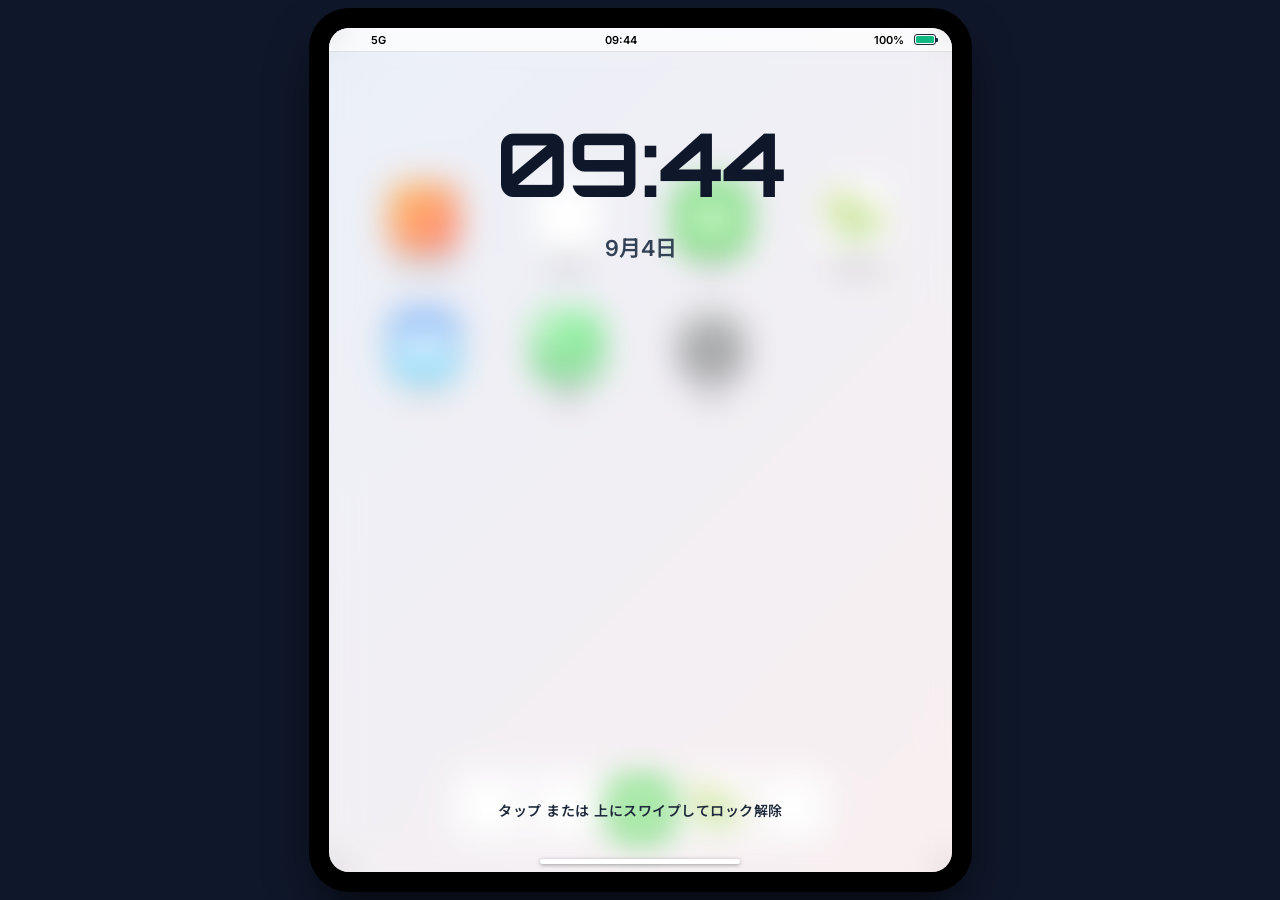
==== index.html @ ced15fb7 "feat: replace browser app with modern Google News Material 3 web app and integrate with loop synchro" ====
<!DOCTYPE html>
<html lang="ja">
<head>
  <meta charset="UTF-8">
  <meta name="viewport" content="width=device-width, initial-scale=1.0, maximum-scale=1.0, user-scalable=no">
  <title>26__0094 - iPadOS Terminal</title>
  
  <!-- PWA Support -->
  <link rel="manifest" href="manifest.json">
  <meta name="apple-mobile-web-app-capable" content="yes">
  <meta name="apple-mobile-web-app-status-bar-style" content="black-translucent">
  <link rel="apple-touch-icon" href="data:image/svg+xml;utf8,<svg xmlns='http://www.w3.org/2000/svg' viewBox='0 0 512 512' fill='%23007aff'><rect width='512' height='512' rx='128'/><path d='M160 128h192v256H160z' fill='white'/></svg>">

  <!-- Google Fonts Preconnect (DNS・SSLハンドシェイク事前接続でフォント読み込み高速化) -->
  <link rel="preconnect" href="https://fonts.googleapis.com">
  <link rel="preconnect" href="https://fonts.gstatic.com" crossorigin>

  <!-- Google Fonts & Lucide Icons & jsQR (非ブロッキング読み込みで白画面を完全根絶) -->
  <link href="https://fonts.googleapis.com/css2?family=Inter:wght@300;400;500;600;700&family=Orbitron:wght@500;700;900&family=Noto+Sans+JP:wght@300;400;500;700&display=swap" rel="stylesheet">
  <script src="https://unpkg.com/lucide@latest" defer></script>
  <script src="https://cdn.jsdelivr.net/npm/jsqr@1.4.0/dist/jsQR.min.js" defer></script>
  
  <!-- Stylesheets -->
  <link rel="stylesheet" href="style.css?v=3.0.0">
  <style>
    html, body {
      background-color: #0f172a !important; /* 💡 ロード中も白画面にならずiPadOSダークスレートを即時表示 */
    }
    .lock-screen.hidden {
      transform: translateY(-100%) !important;
      opacity: 0 !important;
      pointer-events: none !important;
      visibility: hidden !important;
      display: none !important;
    }
  </style>
  <script>
    // ⚡ DOM構築前最速サニタイズ: LocalStorage内の古い09:04時計・フラグを即座に浄化
    try {
      var c = localStorage.getItem('fake_clock_start_iso');
      if (!c || c.indexOf('09:04') !== -1 || c.indexOf('08-22') !== -1) {
        localStorage.setItem('fake_clock_start_iso', '2026-09-04T09:44:00');
      }
      var step = parseInt(localStorage.getItem('current_flow_step') || '1', 10);
      if (step === 1 || step === 3 || step === 5 || step === 7 || step === 8) {
        localStorage.setItem('game_timer_running', 'false');
      }
    } catch(e) {}

    // 🧹 古いバージョンのCacheStorageを自動全削除（最新のWebPキャッシュのみ保持）
    if ('caches' in window) {
      try {
        caches.keys().then(function(names) {
          names.forEach(function(name) {
            if (name !== 'ipad-escape-v12-webp') {
              caches.delete(name);
            }
          });
        });
      } catch(e) {}
    }

    // 🚀 Service Worker 更新を即座にチェック・強制適用
    if ('serviceWorker' in navigator) {
      navigator.serviceWorker.getRegistrations().then(function(regs) {
        regs.forEach(function(r) { r.update(); });
      });
    }
  </script>
  <script defer src="/_vercel/insights/script.js"></script>
</head>
<body>

  <!-- iPad本体の枠（レスポンシブで4:3比率を維持） -->
  <div class="ipad-frame">
    <div class="ipad-screen">

      <!-- ========================================== -->
      <!-- 1. ステータスバー（画面上部） -->
      <!-- ========================================== -->
      <div class="status-bar">
        <div class="status-bar-left" style="display:flex; align-items:center; gap:6px;">
          <span id="sb-team-id">No Team</span>
          <span id="sb-wifi-wrapper" style="display:inline-flex; align-items:center;"><i data-lucide="wifi" class="wifi-icon connected"></i></span>
          <span style="font-size: 11px;">5G</span>
        </div>
        <div class="status-bar-center" id="sb-clock">
          09:44
        </div>
        <div class="status-bar-right">
          <i data-lucide="bluetooth" style="width: 12px; height: 12px;"></i>
          <span id="sb-battery-text" style="font-size: 11px; margin-right: 4px;">100%</span>
          <div class="battery-icon" id="sb-battery-icon">
            <div class="battery-level" id="sb-battery-level" style="width:100%;"></div>
          </div>
        </div>
      </div>

      <!-- ========================================== -->
      <!-- 1.5. iPadOS風 プッシュ通知バナー ＆ モーダル -->
      <!-- ========================================== -->
      <div class="push-notification-banner" id="push-notification-banner" onclick="handleBannerClick()">
        <div class="push-notif-icon-wrap" id="push-notif-icon-wrap">
          <img src="./LINK.webp?v=2.48.0" id="push-notif-icon" class="push-notif-img" alt="LINK">
        </div>
        <div class="push-notif-body">
          <div class="push-notif-header">
            <span id="push-notif-app">LINK</span>
            <span id="push-notif-time">只今</span>
          </div>
          <div class="push-notif-title" id="push-notif-title">通知タイトル</div>
          <div class="push-notif-desc" id="push-notif-desc">通知本文</div>
        </div>
      </div>
      
      <!-- 🔄 iPadOS風 通信中・ロード中インジケータ -->
      <div class="network-loading-indicator" id="network-loading-indicator">
        <div class="loading-spinner-mini"></div>
        <span id="network-loading-text">ロード中…</span>
      </div>

      <!-- フロストグラス調 iPadOS風モーダルダイアログ -->
      <div class="ipad-modal-overlay" id="ipad-modal-overlay" style="display:none;">
        <div class="ipad-modal-box">
          <div class="ipad-modal-content">
            <div class="ipad-modal-title" id="ipad-modal-title">タイトル</div>
            <div class="ipad-modal-msg" id="ipad-modal-msg">メッセージ内容</div>
          </div>
          <div class="ipad-modal-actions" id="ipad-modal-actions">
            <button class="ipad-modal-btn" onclick="closeIpadModal()">OK</button>
          </div>
        </div>
      </div>

      <!-- ========================================== -->
      <!-- 2. ロック画面（全画面オーバーレイ） -->
      <!-- ========================================== -->
      <div class="lock-screen" id="lock-screen" onclick="unlockScreen()">
        <div class="lock-info">
          <div class="lock-clock" id="lock-clock">09:44</div>
          <div class="lock-date" id="lock-date">9月4日</div>
        </div>

        <div class="lock-footer">
          <i data-lucide="chevron-up" class="lock-chevron"></i>
          <span>タップ または 上にスワイプしてロック解除</span>
        </div>
      </div>

      <!-- ========================================== -->
      <!-- 3. ホーム画面（スプリングボード） -->
      <!-- ========================================== -->
      <div class="springboard home-screen" id="springboard">
        <!-- アプリアイコングリッド (4×n) -->
        <div class="app-grid">
          
          <div class="app-icon-wrapper" onclick="handleAppIconTap('meta-app', event)" ontouchend="handleAppIconTap('meta-app', event)" style="touch-action:manipulation; cursor:pointer;">
            <div class="app-icon app-meta-icon" style="pointer-events:none;">
              <i data-lucide="folder"></i>
            </div>
            <span class="app-name" style="pointer-events:none;">26__0094</span>
          </div>

          <div class="app-icon-wrapper" onclick="handleAppIconTap('browser-app', event)" ontouchend="handleAppIconTap('browser-app', event)" style="touch-action:manipulation; cursor:pointer;">
            <div class="app-icon app-safari-icon" style="pointer-events:none;">
              <i data-lucide="compass"></i>
            </div>
            <span class="app-name" style="pointer-events:none;">Safari</span>
          </div>

          <div class="app-icon-wrapper" onclick="handleAppIconTap('link-app', event)" ontouchend="handleAppIconTap('link-app', event)" style="touch-action:manipulation; cursor:pointer;">
            <div class="app-icon app-link-icon" style="pointer-events:none;">
              <img src="./LINK.webp?v=2.47.0" class="app-icon-img" alt="LINK">
            </div>
            <span class="app-name" style="pointer-events:none;">LINK</span>
          </div>

          <div class="app-icon-wrapper" onclick="handleAppIconTap('manaba-app', event)" ontouchend="handleAppIconTap('manaba-app', event)" style="touch-action:manipulation; cursor:pointer;">
            <div class="app-icon app-manaba-icon" style="pointer-events:none;">
              <img src="./manaba.webp" class="app-icon-img" alt="manaba">
            </div>
            <span class="app-name" style="pointer-events:none;">manaba</span>
          </div>

          <div class="app-icon-wrapper" onclick="handleAppIconTap('mail-app', event)" ontouchend="handleAppIconTap('mail-app', event)" style="touch-action:manipulation; cursor:pointer;">
            <div class="app-icon app-mail-icon" style="pointer-events:none;">
              <img src="./mail.webp" class="app-icon-img" alt="メール">
            </div>
            <span class="app-name" style="pointer-events:none;">メール</span>
          </div>

          <div class="app-icon-wrapper" onclick="handleAppIconTap('phone-app', event)" ontouchend="handleAppIconTap('phone-app', event)" style="touch-action:manipulation; cursor:pointer;">
            <div class="app-icon app-phone-icon" style="pointer-events:none;">
              <img src="./phone.webp" class="app-icon-img" alt="電話">
            </div>
            <span class="app-name" style="pointer-events:none;">電話</span>
          </div>

          <div class="app-icon-wrapper" onclick="handleAppIconTap('settings-app', event)" ontouchend="handleAppIconTap('settings-app', event)" style="touch-action:manipulation; cursor:pointer;">
            <div class="app-icon app-settings-icon" style="pointer-events:none;">
              <img src="./setting.webp" class="app-icon-img" alt="設定">
            </div>
            <span class="app-name" style="pointer-events:none;">設定</span>
          </div>

        </div>

        <!-- 下部ドック (Dock) -->
        <div class="dock-container">
          <div class="dock">
            <div class="dock-icon" onclick="handleAppIconTap('meta-app', event)" ontouchend="handleAppIconTap('meta-app', event)" style="touch-action:manipulation; cursor:pointer;"><i data-lucide="folder-open" style="pointer-events:none;"></i></div>
            <div class="dock-icon" onclick="handleAppIconTap('browser-app', event)" ontouchend="handleAppIconTap('browser-app', event)" style="touch-action:manipulation; cursor:pointer;"><i data-lucide="globe" style="pointer-events:none;"></i></div>
            <div class="dock-icon link-dock-icon" onclick="handleAppIconTap('link-app', event)" ontouchend="handleAppIconTap('link-app', event)" style="touch-action:manipulation; cursor:pointer;">
              <img src="./LINK.webp?v=2.47.0" class="dock-icon-img" alt="LINK" style="pointer-events:none;">
              <span class="dock-badge" id="dock-link-badge" style="display:none; pointer-events:none;">1</span>
            </div>
            <div class="dock-icon manaba-dock-icon" onclick="handleAppIconTap('manaba-app', event)" ontouchend="handleAppIconTap('manaba-app', event)" style="touch-action:manipulation; cursor:pointer;">
              <img src="./manaba.webp" class="dock-icon-img" alt="manaba" style="pointer-events:none;">
            </div>
            <!-- 🔄 再読み込み（リフレッシュ）ボタン -->
            <div class="dock-icon refresh-dock-icon" id="dock-refresh-btn" onclick="refreshApp()" ontouchend="refreshApp()" title="再読み込み (リフレッシュ)" style="touch-action:manipulation; cursor:pointer;">
              <i data-lucide="rotate-cw" style="pointer-events:none;"></i>
            </div>
          </div>
        </div>
      </div>

      <!-- ========================================== -->
      <!-- 4. アプリケーションウィンドウ群 -->
      <!-- ========================================== -->
      
      <!-- ------------------------------------------ -->
      <!-- ① メタアプリ「26__0094」 -->
      <!-- ------------------------------------------ -->
      <div class="app-window" id="app-meta-app">
        <div class="app-window-header">
          <span class="window-title"><i data-lucide="folder" style="width:16px; height:16px; vertical-align:middle; margin-right:4px;"></i> 26__0094 - 情報管理フォルダ</span>
        </div>
        <div class="meta-container">
          <!-- サイドメニュー -->
          <div class="meta-sidebar">
            <button class="meta-tab-btn active" id="meta-tab-observation-btn" onclick="switchMetaTab('observation', event)" ontouchend="switchMetaTab('observation', event)" style="touch-action:manipulation; cursor:pointer;"><i data-lucide="eye" style="pointer-events:none;"></i> 観測</button>
            <button class="meta-tab-btn" id="meta-tab-evidence-btn" onclick="switchMetaTab('evidence', event)" ontouchend="switchMetaTab('evidence', event)" style="touch-action:manipulation; cursor:pointer;"><i data-lucide="folder-archive" style="pointer-events:none;"></i> 調査資料</button>
            <button class="meta-tab-btn" id="meta-tab-memo-btn" onclick="switchMetaTab('memo', event)" ontouchend="switchMetaTab('memo', event)" style="touch-action:manipulation; cursor:pointer;"><i data-lucide="edit-3" style="pointer-events:none;"></i> メモ</button>
          </div>
          <!-- コンテンツ表示エリア -->
          <div class="meta-content">
            <!-- 1. 観測 (エクスプローラー風 ファイル管理ビュー) -->
            <div class="meta-panel active" id="meta-panel-observation">
              <div class="explorer-address-bar">
                <i data-lucide="hard-drive"></i>
                <span class="explorer-path" id="meta-observation-path">PC &gt; 内部ストレージ &gt; 観測</span>
                <span class="explorer-file-count" id="observation-file-count" style="margin-left:auto;">0 items</span>
              </div>
              <div class="finder-grid" id="meta-observation-grid">
                <!-- JSで動的レンダリング -->
              </div>
            </div>

            <!-- 2. 調査資料 (カード形式 2列グリッド & 右下＋専用QRスキャナー) -->
            <div class="meta-panel" id="meta-panel-evidence">
              <div class="panel-header-row" style="display:flex; justify-content:space-between; align-items:center; flex-wrap:wrap; gap:10px;">
                <div style="display:flex; align-items:center; gap:10px; flex-wrap:wrap;">
                  <h2 style="font-size:18px; margin:0; font-weight:800; color:#0f172a;">📦 調査資料・証拠アーカイブ</h2>
                  <span class="loop-badge" id="evidence-count-badge" style="font-size:11.5px; padding:3px 8px; font-weight:700;">0件 記録済み</span>
                </div>
                <button class="nav-btn" onclick="openMetaEvidenceQrScanner()" style="padding:6px 12px; font-size:12.5px; font-weight:700; background:#0284c7; color:#fff; border:none; border-radius:8px; display:inline-flex; align-items:center; gap:6px; box-shadow:0 2px 8px rgba(2,132,199,0.25); cursor:pointer;">
                  <i data-lucide="qr-code" style="width:15px; height:15px;"></i>
                  <span>QR読取</span>
                </button>
              </div>
              <p class="panel-subtext">探索で入手したアイテムや証拠資料がカード形式で記録されます。</p>

              <!-- 2列カードグリッド (初期は空表示) -->
              <div class="evidence-cards-grid" id="meta-evidence-grid">
                <div class="evidence-empty-state">
                  <i data-lucide="archive" class="empty-icon"></i>
                  <p>記録された調査資料はありません。<br>右下の「＋」ボタンからQRコードを読み取ってください。</p>
                </div>
              </div>
            </div>

            <!-- 4. メモ (タブ増設式 ノート罫線テキスト ＋ 手書きお絵描きCanvas) -->
            <div class="meta-panel" id="meta-panel-memo">
              <!-- メモ上部ヘッダー（タブバー ＆ モード切替） -->
              <div class="memo-top-controls">
                <div class="memo-tabs-bar" id="memo-tabs-bar">
                  <!-- JSでタブを動的レンダリング -->
                  <button class="memo-tab-item active" onclick="selectMemoTab(0)">
                    <span>メモ 1</span>
                  </button>
                  <button class="memo-add-tab-btn" onclick="addNewMemoTab()" title="新しいメモページを追加">
                    <i data-lucide="plus"></i>
                  </button>
                </div>

                <div class="memo-mode-switch-group">
                  <button class="memo-mode-btn active" id="memo-mode-text-btn" onclick="setMemoMode('text')">
                    <i data-lucide="type"></i> テキスト
                  </button>
                  <button class="memo-mode-btn" id="memo-mode-draw-btn" onclick="setMemoMode('draw')">
                    <i data-lucide="pen-tool"></i> 手書き
                  </button>
                </div>
              </div>

              <!-- ① テキスト入力モード（美しいノート罫線UI） -->
              <div class="memo-panel-view active" id="memo-text-view">
                <textarea class="memo-notebook-area" id="meta-memo-textarea" placeholder="ここに調査メモを入力してください...（自動保存されます）"></textarea>
              </div>

              <!-- ② 手書きお絵描きモード（Canvas ＆ ツールバー） -->
              <div class="memo-panel-view" id="memo-draw-view" style="display:none;">
                <div class="memo-canvas-toolbar">
                  <!-- カラーパレット -->
                  <div class="canvas-color-group">
                    <button class="canvas-color-dot active" style="background:#1e293b;" onclick="setCanvasColor('#1e293b')" title="黒"></button>
                    <button class="canvas-color-dot" style="background:#ef4444;" onclick="setCanvasColor('#ef4444')" title="赤"></button>
                    <button class="canvas-color-dot" style="background:#0284c7;" onclick="setCanvasColor('#0284c7')" title="青"></button>
                    <button class="canvas-color-dot" style="background:#16a34a;" onclick="setCanvasColor('#16a34a')" title="緑"></button>
                  </div>
                  <!-- ペン太さ -->
                  <div class="canvas-size-group">
                    <button class="canvas-size-btn active" onclick="setCanvasLineWidth(2)">細</button>
                    <button class="canvas-size-btn" onclick="setCanvasLineWidth(5)">中</button>
                    <button class="canvas-size-btn" onclick="setCanvasLineWidth(10)">太</button>
                  </div>
                  <!-- 消しゴム & クリア -->
                  <div class="canvas-action-group">
                    <button class="canvas-tool-btn" id="canvas-eraser-btn" onclick="toggleCanvasEraser()"><i data-lucide="eraser"></i> 消しゴム</button>
                    <button class="canvas-tool-btn danger" onclick="clearCurrentCanvas()"><i data-lucide="trash-2"></i> 全消去</button>
                  </div>
                </div>

                <div class="memo-canvas-container" id="memo-canvas-wrapper">
                  <canvas id="memo-canvas"></canvas>
                </div>
              </div>
            </div>
          </div>

          <!-- 右下の丸型「＋」フローティングボタン（スクロール枠外・右下常時フロート固定） -->
          <button class="evidence-fab-btn" id="meta-evidence-fab" onclick="openMetaEvidenceQrScanner()" title="QRコードをスキャンして資料を追加" style="display:none;">
            <i data-lucide="plus"></i>
          </button>
        </div>
      </div>

      <!-- ------------------------------------------ -->
      <!-- ② Safari / ニュースブラウザ（Google News再現） -->
      <!-- ------------------------------------------ -->
      <div class="app-window" id="app-browser-app">
        <iframe src="browser.html" id="browser-iframe" style="width:100%; height:100%; border:none; display:block; background:#fff;"></iframe>
      </div>

      <!-- ------------------------------------------ -->
      <!-- ③ メッセージアプリ「LINK」 -->
      <!-- ------------------------------------------ -->
      <div class="app-window" id="app-link-app">
        <div class="link-layout">
          <!-- トークリスト（左側） -->
          <div class="link-sidebar">
            <div class="link-sidebar-header">
              <span>トーク</span>
              <button onclick="openLinkAddFriendScanner()" class="link-qr-btn" title="友だち追加 (QRスキャン)"><i data-lucide="user-plus"></i></button>
            </div>
            <div class="link-chat-list" id="link-chat-list"></div>
          </div>
          <!-- トークルーム（右側） -->
          <div class="link-room">
            <div class="link-room-header" id="link-room-header">
              <div class="link-header-left">
                <span class="contact-name" id="chat-contact-name">連絡先を選択</span>
                <span class="contact-member-count" id="chat-member-count"></span>
              </div>
              <div class="link-header-tools">
                <button class="link-tool-icon-btn" onclick="showLinkDialog('無料通話', '相手が応答しないか、ネットワークの状態が不安定なため通話を開始できませんでした。')" title="音声通話"><i data-lucide="phone"></i></button>
                <button class="link-tool-icon-btn" onclick="showLinkDialog('ビデオ通話', 'ビデオ通話を開始できませんでした。ネットワーク接続を確認してください。')" title="ビデオ通話"><i data-lucide="video"></i></button>
                <button class="link-tool-icon-btn" onclick="showLinkDialog('トーク設定', 'グループ設定の変更は現在制限されています。')" title="メニュー"><i data-lucide="menu"></i></button>
              </div>
            </div>
            <div class="link-messages" id="link-messages-container">
              <div style="text-align:center; color:rgba(255,255,255,0.8); font-size:13px; margin-top:50px;">
                左のリストから会話を選択してください
              </div>
            </div>
            <div class="link-input-bar">
              <button class="link-tool-icon-btn" style="color:#64748b;" onclick="showLinkDialog('ファイル送信', '写真やファイルの送信は現在制限されています。')" title="添付"><i data-lucide="plus"></i></button>
              <input type="text" id="link-input-text" placeholder="メッセージを入力..." onkeydown="handleLinkInputKey(event)">
              <button class="link-send-btn" onclick="sendCustomLinkMessage()"><i data-lucide="send"></i></button>
            </div>
          </div>
        </div>

        <!-- 🟢 LINK専用 LINE風 友だち追加 QRスキャナーモーダル (常時エラー仕様) -->
        <div class="modal-overlay" id="link-qr-scanner-modal" style="display:none;" onclick="closeLinkAddFriendScanner()">
          <div class="line-scanner-container" onclick="event.stopPropagation()">
            <!-- 上部バー -->
            <div class="line-scanner-topbar">
              <button class="line-scanner-close-btn" onclick="closeLinkAddFriendScanner()" title="閉じる">✕</button>
              <span class="line-scanner-title">QRコードリーダー</span>
              <div style="width:28px;"></div>
            </div>

            <!-- スキャナーカメラ枠 -->
            <div class="line-scanner-frame-wrap">
              <video id="link-scanner-video" autoplay playsinline></video>
              <canvas id="link-scanner-canvas" style="display:none;"></canvas>
              <div class="line-scanner-overlay">
                <div class="line-corner tl"></div>
                <div class="line-corner tr"></div>
                <div class="line-corner bl"></div>
                <div class="line-corner br"></div>
                <div class="line-scan-laser"></div>
              </div>
            </div>

            <!-- マイQRコード切替ボタン -->
            <div class="line-scanner-actions">
              <button class="line-switch-myqr-btn" onclick="openLinkMyQrModal()">
                <i data-lucide="qr-code"></i> マイQRコード
              </button>
            </div>

            <!-- 案内テキスト ＆ エラー演出表示エリア -->
            <div class="line-scanner-info">
              <p class="line-scanner-guide" id="link-scanner-guide">QRコードをスキャンして友だち追加などの機能を利用できます。</p>
              <div class="line-scanner-error-toast" id="link-scanner-error" style="display:none;">
                <i data-lucide="alert-circle"></i>
                <span>⚠️ 該当するユーザーが見つかりません。</span>
              </div>
            </div>
          </div>
        </div>

        <!-- 🟢 LINK専用 LINE風 マイQRコード表示モーダル -->
        <div class="modal-overlay" id="link-my-qr-modal" style="display:none;" onclick="closeLinkMyQrModal()">
          <div class="line-myqr-card" onclick="event.stopPropagation()">
            <div class="line-myqr-header">
              <span class="line-myqr-title">マイQRコード</span>
              <button class="line-myqr-close-btn" onclick="closeLinkMyQrModal()">✕</button>
            </div>

            <div class="line-myqr-body">
              <div class="line-myqr-avatar">
                <i data-lucide="user"></i>
              </div>
              <h4 class="line-myqr-name" id="link-myqr-name">連城 観</h4>
              <p class="line-myqr-desc">QRコードやリンクを使って、友だち追加しましょう。</p>

              <!-- QRコード画像表示枠 -->
              <div class="line-myqr-image-box">
                <img id="link-myqr-img" src="https://api.qrserver.com/v1/create-qr-code/?size=240x240&data=LINK_USER_PROFILE_2126_CIT" alt="マイQRコード">
              </div>

              <!-- 下部アクションバー -->
              <div class="line-myqr-buttons-row">
                <button class="line-myqr-btn" onclick="copyLinkMyQrUrl()">
                  <i data-lucide="link"></i>
                  <span>リンクをコピー</span>
                </button>
                <button class="line-myqr-btn" onclick="showLinkDialog('マイQRコード', 'QRコードの共有メニューを開きました。')">
                  <i data-lucide="share-2"></i>
                  <span>シェア</span>
                </button>
                <button class="line-myqr-btn" onclick="showLinkDialog('写真に保存', 'マイQRコード画像を写真に保存しました。')">
                  <i data-lucide="download"></i>
                  <span>保存</span>
                </button>
                <button class="line-myqr-btn" onclick="refreshLinkMyQr()">
                  <i data-lucide="refresh-cw"></i>
                  <span>更新</span>
                </button>
              </div>
            </div>
          </div>
        </div>

        <!-- 🟢 LINK専用 LINE風 ポップアップダイアログ (通知・エラーアラート) -->
        <div class="modal-overlay" id="link-dialog-modal" style="display:none;" onclick="closeLinkDialog()">
          <div class="link-dialog-card" onclick="event.stopPropagation()">
            <div class="link-dialog-body">
              <h3 class="link-dialog-title" id="link-dialog-title">無料通話</h3>
              <p class="link-dialog-msg" id="link-dialog-msg">相手が応答しないか、ネットワークの状態が不安定なため通話を開始できませんでした。</p>
            </div>
            <div class="link-dialog-footer">
              <button class="link-dialog-btn" onclick="closeLinkDialog()" id="link-dialog-btn">確認</button>
            </div>
          </div>
        </div>

        <!-- 📱 LINK専用 アプリ内フォームオーバーレイ (LINE風 スルッと上に乗るシート) -->
        <div class="link-inapp-overlay" id="link-inapp-form-overlay" style="display:none;">
          <div class="inapp-browser-header">
            <button class="inapp-close-btn" onclick="closeLinkInAppForm()" style="display:flex; align-items:center; gap:4px; font-size:13px; font-weight:600; color:#0284c7; background:none; border:none; padding:4px 8px; cursor:pointer;">
              <i data-lucide="chevron-left" style="width:18px; height:18px;"></i> LINK
            </button>
            <div class="inapp-title-box">
              <span class="inapp-site-name">Google フォーム</span>
              <span class="inapp-site-url">docs.google.com</span>
            </div>
            <button class="inapp-action-btn" onclick="refreshLinkInAppForm()"><i data-lucide="rotate-cw"></i></button>
          </div>
          <div class="inapp-browser-content" id="link-inapp-form-body">
            <!-- フォーム内容がここに埋め込まれる -->
          </div>
        </div>
      </div>

      <!-- ------------------------------------------ -->
      <!-- ④ 偽Googleフォーム & 偽スプレッドシート（ハッキング） -->
      <!-- ------------------------------------------ -->
      <div class="hacking-modal" id="hacking-modal" style="display:none; top:24px;">
        <!-- ① 偽Googleフォーム (回答画面) -->
        <div class="gform-container" id="gform-view">
          <div class="gform-header" style="position:relative;">
            <button onclick="closeHacking()" class="btn-icon" style="position:absolute; top:12px; right:12px; background:#f1f5f9; border-radius:50%; width:28px; height:28px; display:flex; align-items:center; justify-content:center; border:none; cursor:pointer;" title="閉じる"><i data-lucide="x" style="width:16px; height:16px;"></i></button>
            <div class="gform-header-bar"></div>
            <div>
              <h1 id="gform-title" style="font-size:24px; font-weight:600; color:#202124; margin:0 0 10px 0;">資料の取り扱いに関して</h1>
              <p id="gform-desc" style="font-size:13.5px; color:#202124; margin:0 0 16px 0; line-height:1.6;">資料の保存・廃棄について、皆様のご意見を伺います。</p>
            </div>
            <div class="gform-required-note" style="color:#d93025; font-size:12px; margin-top:8px;">* 必須の質問です</div>
          </div>

          <!-- 設問1: メール -->
          <div class="gform-card">
            <label class="gform-label" style="font-size:14px; font-weight:600; color:#202124; margin-bottom:10px; display:block;">メール <span class="req" style="color:#d93025;">*</span></label>
            <label style="display:flex; align-items:center; gap:8px; font-size:13px; color:#202124; cursor:pointer;">
              <input type="checkbox" checked disabled style="width:18px; height:18px; accent-color:#673ab7;">
              <span>返信に表示するメールアドレスとして <strong>s23c1044kr@chibakou.ac.jp</strong> を記録する</span>
            </label>
          </div>

          <!-- 設問2: 氏名 -->
          <div class="gform-card">
            <label class="gform-label" style="font-size:14px; font-weight:600; color:#202124; margin-bottom:10px; display:block;">氏名</label>
            <input type="text" class="gform-input" id="gform-input-user" placeholder="回答を入力">
          </div>

          <!-- 設問3: 意見 -->
          <div class="gform-card">
            <label class="gform-label" style="font-size:14px; font-weight:600; color:#202124; margin-bottom:10px; display:block; line-height:1.6;">過去の自治会運営記録や関連資料について、どのような取り扱いが望ましいと考えますか？自由に意見を書いてください。</label>
            <textarea class="gform-textarea" placeholder="回答を入力" style="min-height:80px;"></textarea>
          </div>

          <!-- 設問4: お手伝い -->
          <div class="gform-card">
            <label class="gform-label" style="font-size:14px; font-weight:600; color:#202124; margin-bottom:12px; display:block; line-height:1.6;">資料の整理や運搬作業について、お手伝い可能なことはありますか(複数回答可)</label>
            <div style="display:flex; flex-direction:column; gap:10px; font-size:13.5px; color:#202124;">
              <label style="display:flex; align-items:center; gap:10px; cursor:pointer;"><input type="checkbox" style="width:18px; height:18px; accent-color:#673ab7;"> 資料の分別作業</label>
              <label style="display:flex; align-items:center; gap:10px; cursor:pointer;"><input type="checkbox" style="width:18px; height:18px; accent-color:#673ab7;"> 指定場所までの運搬</label>
              <label style="display:flex; align-items:center; gap:10px; cursor:pointer;"><input type="checkbox" style="width:18px; height:18px; accent-color:#673ab7;"> デジタル化(スキャン等)の作業</label>
              <label style="display:flex; align-items:center; gap:10px; cursor:pointer;"><input type="checkbox" style="width:18px; height:18px; accent-color:#673ab7;"> 特になし</label>
            </div>
          </div>

          <div class="gform-actions-row">
            <button class="gform-submit-btn" onclick="submitGForm()">送信</button>
            <button class="gform-clear-btn" type="button" onclick="this.closest('.gform-container').querySelectorAll('input[type=text],textarea').forEach(i => i.value=''); this.closest('.gform-container').querySelectorAll('input[type=checkbox]:not([disabled])').forEach(c => c.checked=false);">フォームをクリア</button>
          </div>
          <div class="gform-legal-footer">
            <div>Google フォームでパスワードを送信しないでください。</div>
            <div>このコンテンツは Google が作成または承認したものではありません。 <a href="#" style="color:#70757a; text-decoration:underline;">不正行為の報告</a> - <a href="#" style="color:#70757a; text-decoration:underline;">利用規約</a> - <a href="#" style="color:#70757a; text-decoration:underline;">プライバシー ポリシー</a></div>
            <div class="gform-branding"><span style="font-weight:700; color:#5f6368;">Google</span> フォーム</div>
          </div>
          <!-- Googleフォーム公式風 編集ペンマーク -->
          <div class="gform-edit-fab" id="gform-edit-fab" onclick="openHackingEditor()" title="このフォームを編集">
            <i data-lucide="edit-2"></i>
          </div>
        </div>

        <!-- ② Googleフォーム公式 完全準拠 編集画面 (質問タブ ＆ 回答タブ ➡️ スプレッドシート連携) -->
        <div class="gform-editor-container" id="gform-editor-view" style="display:none;">
          <!-- 公式Google Formsエディタナビゲーションバー -->
          <div class="gform-editor-header-bar">
            <div class="gform-editor-nav-top">
              <div class="editor-left-brand">
                <button class="editor-back-btn" onclick="openHackingForm()" title="フォーム表示へ戻る"><i data-lucide="arrow-left"></i></button>
                <svg class="gform-official-icon" viewBox="0 0 24 24" width="26" height="26" style="fill:#7248b9;"><path d="M14 2H6c-1.1 0-1.99.9-1.99 2L4 20c0 1.1.89 2 1.99 2H18c1.1 0 2-.9 2-2V8l-6-6zm2 16H8v-2h8v2zm0-4H8v-2h8v2zm-3-5V3.5L18.5 9H13z"/></svg>
                <div class="editor-title-container">
                  <span class="editor-form-name" id="editor-file-title">資料の取り扱いに関して</span>
                  <div class="editor-doc-actions">
                    <i data-lucide="folder" style="width:13px; height:13px; color:#5f6368;" title="マイドライブ"></i>
                    <i data-lucide="star" style="width:13px; height:13px; color:#5f6368;" title="スターを付ける"></i>
                    <span class="editor-save-status">すべての変更をドライブに保存しました</span>
                  </div>
                </div>
              </div>
              <div class="editor-right-actions">
                <button class="editor-icon-btn" title="プレビュー" onclick="openHackingForm()"><i data-lucide="eye"></i></button>
                <button class="editor-icon-btn" title="テーマをカスタマイズ"><i data-lucide="palette"></i></button>
                <button class="editor-send-btn" onclick="showPushNotification('Googleフォーム', '共同編集リンクがコピーされました', 'link')">送信</button>
                <div class="editor-avatar-btn">C</div>
                <button onclick="closeHacking()" class="editor-close-btn" title="閉じる"><i data-lucide="x"></i></button>
              </div>
            </div>
            <!-- 公式中央タブ（質問 / 回答 / 設定） -->
            <div class="gform-editor-main-tabs">
              <button class="gform-tab-item active" id="editor-tab-questions-btn" onclick="switchEditorTab('questions')">質問</button>
              <button class="gform-tab-item" id="editor-tab-responses-btn" onclick="switchEditorTab('responses')">
                回答 <span class="gform-tab-count" id="editor-responses-count">3</span>
              </button>
              <button class="gform-tab-item" id="editor-tab-settings-btn" onclick="switchEditorTab('settings')">設定</button>
            </div>
          </div>

          <!-- エディタ本体メインエリア (幅640pxの中央縦積みカラム) -->
          <div class="gform-editor-main-body">
            <!-- ① 質問タブ -->
            <div class="editor-panel-content" id="editor-panel-questions" style="display:flex;">
              <div class="editor-header-card">
                <div class="gform-header-bar"></div>
                <h1 class="editor-form-title" style="font-size:24px; font-weight:600; color:#202124; margin:0 0 8px 0;">資料の取り扱いに関して</h1>
                <p class="editor-form-desc" style="font-size:13.5px; color:#5f6368; margin:0 0 16px 0;">資料の保存・廃棄について、皆様のご意見を伺います。</p>
                <div style="font-size:12px; color:#5f6368; border-top:1px solid #e0e0e0; padding-top:12px;">このフォームでは、すべての回答者からのメールが自動的に収集されます。 <span style="color:#1a73e8; cursor:pointer;">設定を変更</span></div>
              </div>

              <!-- 質問1 編集カード (氏名) -->
              <div class="editor-question-card active-edit-card">
                <div class="editor-q-top-row">
                  <input type="text" class="editor-q-title-input" value="氏名" readonly>
                  <div class="editor-q-type-badge">
                    <i data-lucide="align-left" style="width:14px; height:14px; color:#5f6368;"></i>
                    <span>記述式 (短文)</span>
                  </div>
                </div>
                <div class="editor-q-preview-field">
                  <input type="text" class="gform-input" disabled value="短文回答">
                </div>
                <div class="editor-q-bottom-tools">
                  <div class="q-tools-left"></div>
                  <div class="q-tools-right">
                    <button class="q-tool-btn" title="コピーを作成"><i data-lucide="copy"></i></button>
                    <button class="q-tool-btn" title="削除"><i data-lucide="trash-2"></i></button>
                    <div class="q-tool-divider"></div>
                    <span style="font-size:12px; color:#5f6368;">必須</span>
                    <input type="checkbox" disabled class="gform-switch-input">
                  </div>
                </div>
              </div>

              <!-- 質問2 編集カード (意見) -->
              <div class="editor-question-card">
                <div class="editor-q-top-row">
                  <input type="text" class="editor-q-title-input" value="過去の自治会運営記録や関連資料について、どのような取り扱いが望ましいと考えますか？自由に意見を書いてください。" readonly style="font-size:13.5px; line-height:1.5;">
                  <div class="editor-q-type-badge">
                    <i data-lucide="align-justify" style="width:14px; height:14px; color:#5f6368;"></i>
                    <span>段落</span>
                  </div>
                </div>
                <div class="editor-q-preview-field">
                  <textarea class="gform-textarea" disabled style="height:48px;">長文回答</textarea>
                </div>
                <div class="editor-q-bottom-tools">
                  <div class="q-tools-left"></div>
                  <div class="q-tools-right">
                    <button class="q-tool-btn" title="コピーを作成"><i data-lucide="copy"></i></button>
                    <button class="q-tool-btn" title="削除"><i data-lucide="trash-2"></i></button>
                    <div class="q-tool-divider"></div>
                    <span style="font-size:12px; color:#5f6368;">必須</span>
                    <input type="checkbox" disabled class="gform-switch-input">
                  </div>
                </div>
              </div>

              <!-- 質問3 編集カード (お手伝い) -->
              <div class="editor-question-card">
                <div class="editor-q-top-row">
                  <input type="text" class="editor-q-title-input" value="資料の整理や運搬作業について、お手伝い可能なことはありますか(複数回答可)" readonly style="font-size:13.5px; line-height:1.5;">
                  <div class="editor-q-type-badge">
                    <i data-lucide="check-square" style="width:14px; height:14px; color:#5f6368;"></i>
                    <span>チェックボックス</span>
                  </div>
                </div>
                <div class="editor-q-preview-field" style="display:flex; flex-direction:column; gap:8px; font-size:13px; color:#5f6368; padding:8px 0;">
                  <div><input type="checkbox" disabled> 資料の分別作業</div>
                  <div><input type="checkbox" disabled> 指定場所までの運搬</div>
                  <div><input type="checkbox" disabled> デジタル化(スキャン等)の作業</div>
                  <div><input type="checkbox" disabled> 特になし</div>
                </div>
                <div class="editor-q-bottom-tools">
                  <div class="q-tools-left"></div>
                  <div class="q-tools-right">
                    <button class="q-tool-btn" title="コピーを作成"><i data-lucide="copy"></i></button>
                    <button class="q-tool-btn" title="削除"><i data-lucide="trash-2"></i></button>
                    <div class="q-tool-divider"></div>
                    <span style="font-size:12px; color:#5f6368;">必須</span>
                    <input type="checkbox" disabled class="gform-switch-input">
                  </div>
                </div>
              </div>
            </div>

            <!-- ② 回答タブ (Google Forms公式集計画面 ＆ Sheets連携) -->
            <div class="editor-panel-content" id="editor-panel-responses" style="display:none;">
              <!-- 回答サマリーカード -->
              <div class="editor-responses-summary-card">
                <div class="responses-summary-header">
                  <div class="responses-count-wrapper">
                    <h2 class="responses-total-num">3 件の回答</h2>
                  </div>
                  <div class="responses-header-right-tools">
                    <!-- 📊 公式Google Sheets連携ボタン -->
                    <button class="btn-sheets-official" onclick="openGSpreadsheet(event)" title="スプレッドシートで回答を表示">
                      <svg viewBox="0 0 24 24" width="20" height="20" style="fill:#0f9d58;"><path d="M19 3H5c-1.1 0-2 .9-2 2v14c0 1.1.9 2 2 2h14c1.1 0 2-.9 2-2V5c0-1.1-.9-2-2-2zM9 17H6v-2h3v2zm0-4H6v-2h3v2zm0-4H6V7h3v2zm9 8h-7v-2h7v2zm0-4h-7v-2h7v2zm0-4h-7V7h7v2z"/></svg>
                      <span>スプレッドシートで表示</span>
                    </button>
                    <div class="responses-accept-toggle">
                      <span style="font-size:13px; color:#202124;">回答を受付中</span>
                      <input type="checkbox" checked disabled class="gform-switch-input">
                    </div>
                  </div>
                </div>

                <!-- サブタブ (要約 / 質問 / 個別) -->
                <div class="responses-sub-nav">
                  <button class="responses-sub-tab active" id="btn-resp-summary" onclick="switchResponsesSubTab('summary')">要約</button>
                  <button class="responses-sub-tab" id="btn-resp-question" onclick="switchResponsesSubTab('question')">質問</button>
                  <button class="responses-sub-tab" id="btn-resp-individual" onclick="switchResponsesSubTab('individual')">個別</button>
                </div>
              </div>

              <!-- ① 要約サブタブ表示 (#responses-view-summary) -->
              <div id="responses-view-summary" style="display:flex; flex-direction:column; gap:16px; width:100%;">
                <!-- 回答状況: メール -->
                <div class="response-detail-card">
                  <div class="response-card-title-row">
                    <h3>回答状況</h3>
                  </div>
                  <div style="font-size:13px; font-weight:600; color:#5f6368; margin-bottom:8px;">メール</div>
                  <div class="response-answers-list">
                    <div class="response-answer-item">23e2036@chibakou.ac.jp</div>
                    <div class="response-answer-item">23a1099@chibakou.ac.jp</div>
                    <div class="response-answer-item">26d1094@chibakou.ac.jp</div>
                  </div>
                </div>

                <!-- 質問1 集計カード (氏名) -->
                <div class="response-detail-card">
                  <div class="response-card-title-row">
                    <h3>氏名</h3>
                    <span class="response-card-count">3 件の回答</span>
                  </div>
                  <div class="response-answers-list">
                    <div class="response-answer-item">比嘉俊希</div>
                    <div class="response-answer-item">外園胡春</div>
                    <div class="response-answer-item">七瀬いろは</div>
                  </div>
                </div>

                <!-- 質問2 集計カード (意見) -->
                <div class="response-detail-card">
                  <div class="response-card-title-row">
                    <h3 style="line-height:1.5;">過去の自治会運営記録や関連資料について、どのような取り扱いが望ましいと考えますか？自由に意見を書いてください。</h3>
                    <span class="response-card-count">3 件の回答</span>
                  </div>
                  <div class="response-answers-list">
                    <div class="response-answer-item" style="line-height:1.6; font-size:13.5px;">
                      「もう使わないなら消してもいいのでは」と思うこともありますが、後々検証が必要になるかもしれないので残すのが無難かなと思っています。今後データが増えない保存用であれば、できる限り長持ちする物理媒体にまとめて一括保管しておくのが手っ取り早くていいんじゃないかなって あとはせっかくならみんなの写真とかもどこかに保存して、OBが見れるようにしたら嬉しい
                    </div>
                    <div class="response-answer-item" style="line-height:1.6; font-size:13.5px;">
                      良い記録だけでなく、批判や反省点などのネガティブな経緯等も客観的に残すべきだと思います。また、保存に関しては大学の資料として残してもらえればいいかなと。資料が活かされるのは再発防止の時やこれから挑戦するときが多いので、客観性を重視したいと個人的には思います
                    </div>
                    <div class="response-answer-item" style="line-height:1.6; font-size:13.5px;">
                      保存の精度や何を保存するかも大事ですが、何より誰かが使いやすいデータとして残すのが大事だと思います！フォルダ整理をしっかりするとか、AIを活かして検索しやすくするとか。こういう資料が活かされるケースを調べて、それに合わせてまとまった資料を作るのもいいんじゃないかと思います！全然私やりますよ！
                    </div>
                  </div>
                </div>

                <!-- 質問3 集計カード (お手伝い 水平棒グラフ) -->
                <div class="response-detail-card">
                  <div class="response-card-title-row" style="display:flex; justify-content:space-between; align-items:center;">
                    <h3 style="line-height:1.5;">資料の整理や運搬作業について、お手伝い可能なことはありますか(複数回答可)</h3>
                    <button class="btn-copy-chart" style="background:none; border:none; color:#1a73e8; font-size:12px; display:flex; align-items:center; gap:4px; cursor:pointer;" onclick="showPushNotification('Googleフォーム', 'グラフをコピーしました', 'copy')">
                      <i data-lucide="copy" style="width:14px; height:14px;"></i> グラフをコピー
                    </button>
                  </div>
                  <span class="response-card-count" style="display:block; margin-bottom:16px;">3 件の回答</span>
                  
                  <!-- 水平棒グラフコンテナ -->
                  <div class="gform-chart-container" style="display:flex; flex-direction:column; gap:14px; padding:10px 0;">
                    <!-- 項目1: 資料の分別作業 (3件 100%) -->
                    <div class="chart-row" style="display:flex; align-items:center; gap:12px;">
                      <div style="width:160px; font-size:12px; color:#5f6368; text-align:right; flex-shrink:0;">資料の分別作業</div>
                      <div style="flex:1; background:#f1f3f4; height:24px; border-radius:3px; position:relative; overflow:hidden;">
                        <div style="width:100%; height:100%; background:#5c6bc0; border-radius:3px; display:flex; align-items:center; justify-content:flex-end; padding-right:8px; color:#fff; font-size:11px; font-weight:600;">3 (100%)</div>
                      </div>
                    </div>
                    <!-- 項目2: 指定場所までの運搬 (1件 33.3%) -->
                    <div class="chart-row" style="display:flex; align-items:center; gap:12px;">
                      <div style="width:160px; font-size:12px; color:#5f6368; text-align:right; flex-shrink:0;">指定場所までの運搬</div>
                      <div style="flex:1; background:#f1f3f4; height:24px; border-radius:3px; position:relative; overflow:hidden;">
                        <div style="width:33.3%; height:100%; background:#5c6bc0; border-radius:3px; display:flex; align-items:center; justify-content:flex-end; padding-right:8px; color:#fff; font-size:11px; font-weight:600;">1 (33.3%)</div>
                      </div>
                    </div>
                    <!-- 項目3: デジタル化(スキャン等)の作業 (2件 66.7%) -->
                    <div class="chart-row" style="display:flex; align-items:center; gap:12px;">
                      <div style="width:160px; font-size:12px; color:#5f6368; text-align:right; flex-shrink:0;">デジタル化(スキャン等)の作業</div>
                      <div style="flex:1; background:#f1f3f4; height:24px; border-radius:3px; position:relative; overflow:hidden;">
                        <div style="width:66.7%; height:100%; background:#5c6bc0; border-radius:3px; display:flex; align-items:center; justify-content:flex-end; padding-right:8px; color:#fff; font-size:11px; font-weight:600;">2 (66.7%)</div>
                      </div>
                    </div>
                    <!-- 項目4: 特になし (0件 0%) -->
                    <div class="chart-row" style="display:flex; align-items:center; gap:12px;">
                      <div style="width:160px; font-size:12px; color:#5f6368; text-align:right; flex-shrink:0;">特になし</div>
                      <div style="flex:1; background:#f1f3f4; height:24px; border-radius:3px; position:relative; overflow:hidden; display:flex; align-items:center; padding-left:8px; color:#5f6368; font-size:11px; font-weight:600;">
                        0 (0%)
                      </div>
                    </div>
                  </div>
                  <!-- グラフX軸目盛り -->
                  <div style="display:flex; margin-left:172px; justify-content:space-between; font-size:11px; color:#9aa0a6; border-top:1px solid #dadce0; padding-top:4px; margin-top:6px;">
                    <span>0</span>
                    <span>1</span>
                    <span>2</span>
                    <span>3</span>
                  </div>
                </div>
              </div>

              <!-- ② 質問サブタブ表示 (#responses-view-question) -->
              <div id="responses-view-question" style="display:none; flex-direction:column; gap:16px; width:100%;">
                <div class="response-detail-card">
                  <div style="display:flex; justify-content:space-between; align-items:center; border-bottom:1px solid #dadce0; padding-bottom:12px; margin-bottom:14px;">
                    <select id="gform-question-select" onchange="onSelectGFormQuestion(this.value)" style="font-size:14px; padding:6px 12px; border:1px solid #dadce0; border-radius:4px; background:#fff; color:#202124; font-weight:600; cursor:pointer; max-width:320px;">
                      <option value="0">1 / 3 氏名</option>
                      <option value="1">2 / 3 過去の自治会運営記録や関連資料について、...</option>
                      <option value="2">3 / 3 資料の整理や運搬作業について、お手伝い...</option>
                    </select>
                    <div style="display:flex; align-items:center; gap:8px;">
                      <button class="gform-page-nav-btn" onclick="prevGFormQuestion()">◀ 前の質問</button>
                      <button class="gform-page-nav-btn" onclick="nextGFormQuestion()">次の質問 ▶</button>
                    </div>
                  </div>
                  <div id="gform-question-content" class="response-answers-list"></div>
                </div>
              </div>

              <!-- ③ 個別サブタブ表示 (#responses-view-individual) -->
              <div id="responses-view-individual" style="display:none; flex-direction:column; gap:16px; width:100%;">
                <div class="response-detail-card" style="padding:14px 20px;">
                  <div style="display:flex; justify-content:space-between; align-items:center;">
                    <div style="display:flex; align-items:center; gap:12px;">
                      <span style="font-size:14px; font-weight:600; color:#5f6368;" id="gform-indiv-counter">1 / 3 件</span>
                      <button class="gform-page-nav-btn" onclick="prevGFormIndividual()">◀ 前の回答</button>
                      <button class="gform-page-nav-btn" onclick="nextGFormIndividual()">次の回答 ▶</button>
                    </div>
                    <div style="font-size:12px; color:#5f6368;" id="gform-indiv-timestamp">2126/08/21 16:30:15</div>
                  </div>
                </div>
                <!-- 選択された回答者の個別フォーム -->
                <div id="gform-individual-sheet" style="display:flex; flex-direction:column; gap:12px; width:100%;"></div>
              </div>
            </div>

            <!-- ③ 設定タブ（Google Forms 公式マテリアルデザイン） -->
            <div class="editor-panel-content" id="editor-panel-settings" style="display:none; max-width:640px; margin:0 auto;">
              <div class="editor-header-card" style="border-top:none; border-radius:8px; padding:20px 24px; box-shadow:0 1px 3px rgba(0,0,0,0.12);">
                <div style="border-bottom:1px solid #e0e0e0; padding-bottom:16px; margin-bottom:16px;">
                  <h3 style="font-size:18px; margin:0 0 6px; color:#202124; font-weight:600;">フォームの設定</h3>
                  <p style="font-size:13px; color:#5f6368; margin:0;">回答の収集、表示、デフォルト設定を管理します。</p>
                </div>

                <div class="gform-setting-row">
                  <div class="gform-setting-text">
                    <strong style="font-size:14px; color:#202124; display:block; margin-bottom:3px;">メールアドレスを収集する</strong>
                    <span style="font-size:12px; color:#5f6368;">学内ドメイン (@cit.ac.jp) からのアクセスのみ許可</span>
                  </div>
                  <label class="gform-switch">
                    <input type="checkbox" checked disabled>
                    <span class="gform-slider"></span>
                  </label>
                </div>

                <div class="gform-setting-row">
                  <div class="gform-setting-text">
                    <strong style="font-size:14px; color:#202124; display:block; margin-bottom:3px;">回答を 1 回に制限する</strong>
                    <span style="font-size:12px; color:#5f6368;">回答者はログインを求められます</span>
                  </div>
                  <label class="gform-switch">
                    <input type="checkbox" checked disabled>
                    <span class="gform-slider"></span>
                  </label>
                </div>

                <div class="gform-setting-row">
                  <div class="gform-setting-text">
                    <strong style="font-size:14px; color:#202124; display:block; margin-bottom:3px;">送信後の編集を許可する</strong>
                    <span style="font-size:12px; color:#5f6368;">回答を送信した後でも修正可能にします</span>
                  </div>
                  <label class="gform-switch">
                    <input type="checkbox" disabled>
                    <span class="gform-slider"></span>
                  </label>
                </div>

                <div class="gform-setting-row" style="border-bottom:none;">
                  <div class="gform-setting-text">
                    <strong style="font-size:14px; color:#202124; display:block; margin-bottom:3px;">要約グラフとテキストの回答を表示</strong>
                    <span style="font-size:12px; color:#5f6368;">回答者が集計結果を閲覧できるようにします</span>
                  </div>
                  <label class="gform-switch">
                    <input type="checkbox" checked disabled>
                    <span class="gform-slider"></span>
                  </label>
                </div>
              </div>
            </div>
          </div>
        </div>

        <!-- 📊 Google Sheets公式 完全準拠 スプレッドシート画面 -->
        <div class="gsheet-container" id="gsheet-view" style="display:none;">
          <!-- 1. 最上部ヘッダー ＆ ドキュメント情報 -->
          <div class="gsheet-app-header">
            <div class="gsheet-header-left">
              <button class="gsheet-nav-back-btn" onclick="openHackingEditor()" title="Googleフォームへ戻る"><i data-lucide="arrow-left"></i></button>
              <svg class="gsheet-app-logo" viewBox="0 0 24 24" width="28" height="28" style="fill:#0f9d58;"><path d="M19 3H5c-1.1 0-2 .9-2 2v14c0 1.1.9 2 2 2h14c1.1 0 2-.9 2-2V5c0-1.1-.9-2-2-2zM9 17H6v-2h3v2zm0-4H6v-2h3v2zm0-4H6V7h3v2zm9 8h-7v-2h7v2zm0-4h-7v-2h7v2zm0-4h-7V7h7v2z"/></svg>
              <div class="gsheet-meta-wrapper">
                <div class="gsheet-title-row">
                  <span class="gsheet-doc-name" id="gsheet-filename">学友会執行委員会_重要名簿・予算管理 (2126年度)</span>
                  <i data-lucide="star" style="width:14px; height:14px; color:#5f6368; cursor:pointer;" title="スターを付ける"></i>
                  <i data-lucide="folder" style="width:14px; height:14px; color:#5f6368; cursor:pointer;" title="移動"></i>
                  <span class="gsheet-save-cloud"><i data-lucide="cloud-check" style="width:13px; height:13px;"></i> ドライブに保存済み</span>
                </div>
                <div class="gsheet-menubar">
                  <span>ファイル</span><span>編集</span><span>表示</span><span>挿入</span><span>表示形式</span><span>データ</span><span>ツール</span><span>拡張機能</span><span>ヘルプ</span>
                </div>
              </div>
            </div>
            <div class="gsheet-header-right">
              <button class="gsheet-edit-toggle-btn" id="gsheet-edit-btn" onclick="toggleGSheetEdit()" title="セル編集モード">
                <i data-lucide="edit-3" style="width:14px; height:14px;"></i> <span id="gsheet-edit-label">編集モード</span>
              </button>
              <button class="gsheet-share-btn"><i data-lucide="lock" style="width:13px; height:13px;"></i> 共有</button>
              <div class="gsheet-user-avatar">C</div>
              <button class="gsheet-close-icon-btn" onclick="closeHacking()" title="閉じる"><i data-lucide="x"></i></button>
            </div>
          </div>

          <!-- 2. 公式ツールバー (アイコンリボン) -->
          <div class="gsheet-toolbar">
            <button class="tool-btn" title="元に戻す (Ctrl+Z)"><i data-lucide="undo"></i></button>
            <button class="tool-btn" title="やり直し (Ctrl+Y)"><i data-lucide="redo"></i></button>
            <button class="tool-btn" title="印刷"><i data-lucide="printer"></i></button>
            <button class="tool-btn" title="書式を貼り付け"><i data-lucide="paint-bucket"></i></button>
            <div class="tool-divider"></div>
            <span class="tool-select">100%</span>
            <div class="tool-divider"></div>
            <button class="tool-btn font-bold" title="太字"><strong>B</strong></button>
            <button class="tool-btn font-italic" title="斜体"><em>I</em></button>
            <button class="tool-btn font-color" title="テキストの色"><span style="border-bottom:3px solid #ea4335;">A</span></button>
            <button class="tool-btn bg-color" title="塗りつぶしの色"><i data-lucide="droplet" style="color:#fbbc04;"></i></button>
            <button class="tool-btn" title="枠線"><i data-lucide="grid"></i></button>
            <div class="tool-divider"></div>
            <button class="tool-btn" title="水平方向の配置"><i data-lucide="align-left"></i></button>
            <button class="tool-btn" title="垂直方向の配置"><i data-lucide="align-center"></i></button>
          </div>

          <!-- 3. 公式fx数式バー -->
          <div class="gsheet-fx-bar">
            <div class="fx-cell-name" id="gsheet-selected-cell-name">A1</div>
            <div class="fx-symbol">fx</div>
            <input type="text" class="fx-input" id="gsheet-fx-input" readonly placeholder="数式またはセルデータ">
          </div>

          <!-- 4. グリッドテーブル -->
          <div class="gsheet-grid-viewport">
            <table class="gsheet-official-table" id="gsheet-table"></table>
          </div>

          <!-- 5. 下部シートタブバー -->
          <div class="gsheet-bottom-tabs-bar">
            <button class="gsheet-add-sheet-btn" title="シートを追加"><i data-lucide="plus"></i></button>
            <button class="gsheet-all-sheets-btn" title="すべてのシート"><i data-lucide="menu"></i></button>
            <div class="gsheet-tabs-list" id="gsheet-tabs"></div>
          </div>
        </div>
      </div>

      <!-- ------------------------------------------ -->
      <!-- ⑤ LMS「manaba」（千葉工業大学） -->
      <!-- ------------------------------------------ -->
      <div class="app-window" id="app-manaba-app">
        
        <!-- 🏫 千葉工業大学公式 manaba 忠実再現 ログイン画面 -->
        <div class="manaba-login-container" id="manaba-login-view">
          <div class="manaba-official-login-wrapper">
            
            <!-- 1. 最上部ヘッダー -->
            <div class="manaba-official-header">
              <div class="manaba-chibatech-logo">
                <img src="./chibakou_logo.webp" alt="千葉工業大学 Chiba Kou" class="chibakou-official-logo-img">
              </div>
              <div class="manaba-lang-btn">English</div>
            </div>
            
            <!-- 緑のアクセント境界線 -->
            <div class="manaba-official-border-line"></div>

            <!-- 2. 2行×3列のメイングリッド (公式完全一致レイアウト) -->
            <div class="manaba-official-grid">
              
              <!-- [上段左] manaba course 公式ロゴ -->
              <div class="grid-cell cell-logo">
                <img src="./logo.webp" alt="manaba course" class="official-manaba-logo-img">
              </div>

              <!-- [上段中央] 公式ログインフォーム -->
              <div class="grid-cell cell-login-form">
                <div class="official-login-box">
                  <div class="official-login-title">
                    <svg viewBox="0 0 24 24" width="16" height="16">
                      <circle cx="12" cy="12" r="10" fill="#78be20"/>
                      <polygon points="9,6 17,12 9,18" fill="#ffffff"/>
                    </svg>
                    <span>manaba</span>
                  </div>

                  <div class="official-form-row" style="position:relative;">
                    <label>ユーザID</label>
                    <input type="text" class="official-input" id="manaba-id-input" placeholder="" autocomplete="off" onfocus="showManabaKeychainPopup()" onblur="hideManabaKeychainPopup()">
                    
                    <!-- 🔐 Chrome風 オートコンプリート・パスワード候補ポップアップ -->
                    <div class="chrome-autofill-popup" id="manaba-keychain-popup" style="display:none;" onmousedown="event.preventDefault()">
                      <!-- 三角の吹き出し矢印 -->
                      <div class="chrome-popup-arrow"></div>
                      
                      <!-- 候補リスト -->
                      <div class="chrome-autofill-list">
                        <div class="chrome-autofill-item" onclick="autofillManabaLogin('M24e2135', '5312e42M', '連城 観')">
                          <div class="manaba-item-leaf-icon">
                            <svg viewBox="0 0 40 40" width="18" height="18">
                              <ellipse cx="14" cy="12" rx="7" ry="12" transform="rotate(25 14 12)" fill="#84cc16"/>
                              <ellipse cx="15" cy="28" rx="6" ry="10" transform="rotate(-35 15 28)" fill="#78be20"/>
                              <ellipse cx="26" cy="22" rx="6" ry="11" transform="rotate(75 26 22)" fill="#84cc16"/>
                              <path d="M14 18 Q17 22 20 20 Q18 15 14 18 Z" fill="#0099e5"/>
                            </svg>
                          </div>
                          <div class="chrome-item-info">
                            <span class="chrome-item-id">M24e2135</span>
                            <span class="chrome-item-dots">••••••••</span>
                          </div>
                        </div>
                      </div>

                      <!-- 最下部：パスワードを管理... -->
                      <div class="chrome-autofill-footer">
                        <div class="chrome-footer-left">
                          <svg viewBox="0 0 24 24" width="16" height="16">
                            <circle cx="12" cy="12" r="10" fill="#5f6368"/>
                            <circle cx="12" cy="12" r="4" fill="#ffffff"/>
                            <circle cx="12" cy="12" r="3" fill="#1a73e8"/>
                          </svg>
                          <span>パスワードを管理...</span>
                        </div>
                        <div class="chrome-footer-right">
                          <svg viewBox="0 0 24 24" width="16" height="16">
                            <circle cx="8" cy="12" r="5" fill="none" stroke="#ea4335" stroke-width="2.5"/>
                            <rect x="10" y="10.8" width="10" height="2.4" fill="#4285f4"/>
                            <rect x="15" y="12" width="2.4" height="4" fill="#fbbc05"/>
                            <rect x="18" y="12" width="2.4" height="4" fill="#34a853"/>
                          </svg>
                        </div>
                      </div>
                    </div>
                  </div>

                  <div class="official-form-row">
                    <label>パスワード</label>
                    <input type="password" class="official-input" id="manaba-pass-input" placeholder="" autocomplete="off">
                  </div>

                  <div class="official-form-btn-row">
                    <button class="official-login-btn" onclick="loginManaba()">ログイン</button>
                  </div>
                  
                  <div class="manaba-error-msg" id="manaba-error" style="display:none; font-size:11px; margin-top:4px;">
                    ユーザIDまたはパスワードが正しくありません。
                  </div>
                </div>
              </div>

              <!-- [上段右] 千葉工大チバうさぎイラスト（公式） -->
              <div class="grid-cell cell-rabbit">
                <img src="./rabbit.webp" alt="千葉工業大学マスコット チバうさぎ" class="official-rabbit-img">
              </div>

              <!-- [下段左] システムニュース -->
              <div class="grid-cell cell-news">
                <div class="official-news-scroll">
                  <div class="official-news-item">
                    <span class="news-date">26-08-10</span>
                    <p class="news-text">
                      26.08.10（10時現在〜）<br><br>
                      不具合の事象は復旧しました。<br>
                      ご迷惑をおかけし、申し訳ございませんでした。
                    </p>
                  </div>
                  <div class="official-news-item">
                    <span class="news-date">26-07-23</span>
                    <p class="news-text">
                      manabaは、メンテナンスのため、9月4日（金）10時から14時の間、利用を停止させて頂きます。ご迷惑をお掛けいたしますが、ご理解とご協力をお願いいたします。
                    </p>
                  </div>
                  <div class="official-news-item">
                    <span class="news-date">26-07-23</span>
                    <p class="news-text">
                      下記の期間は、26年度前期、後期の授業がどちらも表示されます。<br>
                      曜日形式で表示すると、同曜日時限に複数科目表示されますので、サムネイルやリストでの表示をお奨めします。<br><br>
                      期間：26年7月23日から26年9月17日まで
                    </p>
                  </div>
                </div>
              </div>

              <!-- [下段中央] 千葉工大キャンパス広場写真 (新習志野校舎) -->
              <div class="grid-cell cell-campus-photo">
                <img src="./campas.webp" alt="千葉工業大学キャンパス" class="campus-img">
              </div>

              <!-- [下段右] プレースホルダー枠 -->
              <div class="grid-cell cell-empty"></div>

            </div>

            <!-- 3. 公式フッター -->
            <div class="manaba-official-footer">
              <div class="footer-powered-row">
                <span class="powered-text">Powered by</span>
                <span class="powered-logo-text">manaba</span>
                <div class="powered-mini-leaf"></div>
              </div>
              <div class="footer-copyright-row">
                <span class="footer-copyright">Copyright © Asahi Net, Inc. All Rights Reserved.</span>
                <span class="footer-version">manaba 2.979</span>
              </div>
            </div>

          </div>
        </div>

        <!-- manaba ログイン後マイページ (千葉工大 公式完全一致) -->
        <div class="manaba-portal-official" id="manaba-portal-view" style="display:none;">
          
          <!-- 0. iPad特有: スマートフォン用画面を表示バナー -->
          <div class="manaba-smartphone-banner">スマートフォン用画面を表示</div>

          <!-- 1. 最上部ヘッダー -->
          <div class="official-portal-header">
            <div class="portal-header-top">
              <div class="portal-header-left">
                <!-- 千葉工業大学 Chiba Kou 公式ロゴ -->
                <div class="cit-header-logo">
                  <img src="./chibakou_logo.webp" alt="千葉工業大学 Chiba Kou" class="chibakou-official-logo-img-portal">
                </div>
              </div>

              <div class="portal-header-right">
                <span class="portal-date-str" id="manaba-header-date">2026-08-27 (Thu)</span>
                <div class="portal-user-links">
                  <span class="portal-username" id="manaba-user-display-name">連城 観</span>
                  <span class="portal-sep">|</span>
                  <a href="#" class="portal-link">設定</a>
                  <span class="portal-sep">|</span>
                  <a href="#" class="portal-link" onclick="logoutManaba()">ログアウト</a>
                </div>
                <div class="portal-user-avatar-mini">
                  <svg viewBox="0 0 24 24" width="28" height="28" fill="#a0a0a0">
                    <circle cx="12" cy="8" r="4"/>
                    <path d="M4 20c0-4 4-6 8-6s8 2 8 6v1H4v-1z"/>
                  </svg>
                </div>
              </div>
            </div>

            <!-- グローバルナビゲーションバー（緑グラデーション） -->
            <div class="portal-global-nav">
              <div class="portal-nav-tabs">
                <button class="nav-tab active" onclick="switchManabaTab('mypage')">
                  <i data-lucide="user" style="width:14px; height:14px;"></i> マイページ
                </button>
                <button class="nav-tab" onclick="switchManabaTab('courses')">
                  <i data-lucide="users" style="width:14px; height:14px;"></i> コース
                </button>
                <button class="nav-tab" onclick="switchManabaTab('portfolio')">
                  <i data-lucide="folder" style="width:14px; height:14px;"></i> ポートフォリオ
                </button>
              </div>
              <div class="portal-nav-buttons">
                <button class="nav-btn-memo"><i data-lucide="edit-3" style="width:12px; height:12px;"></i> メモ一覧</button>
                <button class="nav-btn-lang">English</button>
              </div>
            </div>
          </div>

          <!-- 2. サブヘッダー（グレー背景） -->
          <div class="portal-sub-header">
            <div class="portal-user-card">
              <div class="portal-avatar-box">
                <svg viewBox="0 0 24 24" width="38" height="38" fill="#94a3b8">
                  <circle cx="12" cy="8" r="4.5"/>
                  <path d="M4 20c0-4 4-6.5 8-6.5s8 2.5 8 6.5v1H4v-1z"/>
                </svg>
              </div>
              <div class="portal-user-meta">
                <h2 id="manaba-portal-welcome-name">連城 観さんのマイページ</h2>
                <div class="portal-sub-btns">
                  <button class="sub-btn active">トップ</button>
                  <button class="sub-btn">未提出課題</button>
                </div>
              </div>
            </div>
          </div>

          <!-- 3. アラートバー（赤文字） -->
          <div class="portal-alert-bar">
            <div class="alert-item"><span class="alert-icon">❗</span> ポートフォリオにコレクションが追加されました。</div>
            <div class="alert-item"><span class="alert-icon">❗</span> コレクションに追加添付ファイルがあります。</div>
            <div class="portal-memo-edit-link">
              <button class="memo-add-btn">📝 メモ追加</button>
            </div>
          </div>

          <!-- 4. メインコンテンツ（2カラム構成） -->
          <div class="portal-main-columns">
            
            <!-- [左カラム] メインコンテンツ (72%) -->
            <div class="portal-col-left">
              
              <!-- お知らせブロック -->
              <div class="portal-section-box">
                <div class="portal-box-header">
                  <h3>お知らせ</h3>
                </div>
                <div class="portal-box-body">
                  <div class="news-line">
                    <span class="news-date-tag">26-03-24</span>
                    <span class="news-speaker-icon">📢</span>
                    <a href="#" class="news-title-link">26年度授業の更新完了について</a>
                  </div>
                </div>
              </div>

              <!-- コース一覧ブロック -->
              <div class="portal-section-box">
                <div class="portal-box-header course-header-bg">
                  <div class="box-header-title">
                    <svg viewBox="0 0 24 24" width="16" height="16" fill="currentColor">
                      <path d="M16 11c1.66 0 2.99-1.34 2.99-3S17.66 5 16 5c-1.66 0-3 1.34-3 3s1.34 3 3 3zm-8 0c1.66 0 2.99-1.34 2.99-3S9.66 5 8 5C6.34 5 5 6.34 5 8s1.34 3 3 3zm0 2c-2.33 0-7 1.17-7 3.5V19h14v-2.5c0-2.33-4.67-3.5-7-3.5zm8 0c-.29 0-.62.02-.97.05 1.16.84 1.97 1.97 1.97 3.45V19h6v-2.5c0-2.33-4.67-3.5-7-3.5z"/>
                    </svg>
                    <h3>コース一覧</h3>
                  </div>
                </div>

                <div class="portal-course-controls">
                  <div class="course-select-group">
                    <select class="portal-dropdown"><option>現在のコース</option><option>過去のコース</option><option>すべてのコース</option></select>
                    <select class="portal-dropdown"><option>すべての年度</option><option selected>26年度</option></select>
                  </div>
                  <div class="course-view-tabs">
                    <button class="view-tab" id="view-tab-thumb" onclick="switchCourseViewMode('thumbnail')">サムネイル</button>
                    <button class="view-tab" id="view-tab-list" onclick="switchCourseViewMode('list')">リスト</button>
                    <button class="view-tab active" id="view-tab-week" onclick="switchCourseViewMode('timetable')">曜日</button>
                  </div>
                </div>

                <!-- 1. 曜日時間割ビュー (デフォルト) -->
                <div class="portal-timetable-container" id="manaba-view-timetable">
                  <table class="official-timetable-grid">
                    <thead>
                      <tr>
                        <th class="col-period" style="width:28px;"></th>
                        <th>月</th>
                        <th>火</th>
                        <th>水</th>
                        <th>木</th>
                        <th>金</th>
                        <th>土</th>
                      </tr>
                    </thead>
                    <tbody id="manaba-official-timetable-body">
                      <!-- JSで動的レンダリング -->
                    </tbody>
                  </table>

                  <!-- 「その他の曜日」テーブル -->
                  <div class="portal-other-courses-section">
                    <h4 class="other-courses-title">その他の曜日</h4>
                    <table class="official-other-courses-table">
                      <thead>
                        <tr>
                          <th style="width:52%;">コース名</th>
                          <th style="width:10%;">年度</th>
                          <th style="width:18%;">開講情報</th>
                          <th style="width:20%;">担当教員</th>
                        </tr>
                      </thead>
                      <tbody id="manaba-official-other-courses-body">
                        <!-- JSで動的レンダリング -->
                      </tbody>
                    </table>
                  </div>
                </div>

                <!-- 2. リスト表示ビュー -->
                <div class="portal-courses-list-view" id="manaba-view-list" style="display:none;">
                  <table class="official-other-courses-table">
                    <thead>
                      <tr>
                        <th style="width:48%;">コース名</th>
                        <th style="width:12%;">年度</th>
                        <th style="width:20%;">開講情報</th>
                        <th style="width:20%;">担当教員</th>
                      </tr>
                    </thead>
                    <tbody id="manaba-official-courses-list-body">
                      <!-- JSで動的レンダリング -->
                    </tbody>
                  </table>
                </div>

                <!-- 3. サムネイル表示ビュー -->
                <div class="portal-courses-thumb-grid" id="manaba-view-thumbnail" style="display:none;">
                  <!-- JSで動的レンダリング -->
                </div>

              </div>
            </div>

            <!-- [右カラム] 課題サイドバー (28%) -->
            <div class="portal-col-right">
              <div class="sidebar-box-wrapper">
                <div class="sidebar-box-header">
                  <svg viewBox="0 0 24 24" width="15" height="15" fill="#5c9a00">
                    <path d="M19 3H5c-1.1 0-2 .9-2 2v14c0 1.1.9 2 2 2h14c1.1 0 2-.9 2-2V5c0-1.1-.9-2-2-2zm-5 14H7v-2h7v2zm3-4H7v-2h10v2zm0-4H7V7h10v2z"/>
                  </svg>
                  <h3>課題</h3>
                </div>
                <div class="sidebar-box-content">
                  <!-- 未提出課題 -->
                  <div class="sidebar-sub-section">
                    <div class="sidebar-sub-title">◆ 未提出課題</div>
                    <p class="sidebar-empty-msg">未提出の課題はありません</p>
                    <div class="sidebar-link-row">
                      <a href="javascript:void(0);" onclick="openManabaUnsubmitted()" class="sidebar-action-link">➔ 未提出課題一覧</a>
                    </div>
                  </div>
                  <!-- 提出記録 -->
                  <div class="sidebar-sub-section">
                    <div class="sidebar-sub-title">◆ 提出記録</div>
                    <p class="sidebar-empty-msg">最近の提出記録はありません</p>
                    <div class="sidebar-link-row">
                      <a href="javascript:void(0);" onclick="openManabaSubmissions()" class="sidebar-action-link">➔ すべて表示</a>
                    </div>
                  </div>
                </div>
              </div>
            </div>

          </div>

          <!-- 📄 提出記録画面（公式manaba提出履歴画面 完全再現） -->
          <div class="manaba-page-container" id="manaba-submissions-view" style="display:none; padding:18px 24px; background:#fff; min-height:100%;">
            <div style="display:flex; justify-content:space-between; align-items:center; margin-bottom:14px;">
              <h1 style="font-size:18px; color:#333; margin:0; display:flex; align-items:center; gap:8px;">
                <span style="display:inline-block; width:6px; height:18px; background:#7fb000; border-radius:2px;"></span>
                提出記録 (26/08/23 - 26/08/29)
              </h1>
              <button class="course-back-official-btn" onclick="closeManabaSubView()">マイページに戻る</button>
            </div>

            <div style="background:#f9f9f9; border:1px solid #e5e7eb; border-radius:4px; padding:14px 16px; margin-bottom:18px;">
              <div style="margin-bottom:12px; font-size:13px; color:#4b5563;">
                <span style="font-weight:700; margin-right:8px;">絞り込み</span>
                <select style="padding:4px 10px; border:1px solid #d1d5db; border-radius:4px; background:#fff; font-size:13px;">
                  <option>すべてのコース</option>
                  <option>応用量子力学</option>
                  <option>量子計測工学</option>
                  <option>時空間情報学</option>
                </select>
              </div>
              <div style="font-size:13px; color:#2563eb; display:flex; align-items:center; gap:10px; flex-wrap:wrap; border-top:1px solid #e5e7eb; padding-top:10px;">
                <span style="border-bottom:2px solid #2563eb; font-weight:700; color:#1e40af; padding-bottom:2px;">すべて</span>
                <span style="color:#d1d5db;">|</span>
                <a href="javascript:void(0);" style="color:#2563eb; text-decoration:none;">小テスト</a>
                <a href="javascript:void(0);" style="color:#2563eb; text-decoration:none;">アンケート</a>
                <a href="javascript:void(0);" style="color:#2563eb; text-decoration:none;">ドリル</a>
                <a href="javascript:void(0);" style="color:#2563eb; text-decoration:none;">レポート</a>
                <a href="javascript:void(0);" style="color:#2563eb; text-decoration:none;">プロジェクト</a>
              </div>
              <div style="display:flex; gap:6px; margin-top:12px;">
                <button style="padding:3px 10px; font-size:12px; background:#2563eb; color:#fff; border:1px solid #1d4ed8; border-radius:3px; font-weight:600;">7日</button>
                <button style="padding:3px 10px; font-size:12px; background:#fff; color:#374151; border:1px solid #d1d5db; border-radius:3px;">30日</button>
                <button style="padding:3px 10px; font-size:12px; background:#fff; color:#374151; border:1px solid #d1d5db; border-radius:3px;">90日</button>
                <button style="padding:3px 10px; font-size:12px; background:#fff; color:#374151; border:1px solid #d1d5db; border-radius:3px;">180日</button>
              </div>
            </div>

            <div style="background:#f3f4f6; border-top:1px solid #e5e7eb; border-bottom:1px solid #e5e7eb; padding:8px 12px; margin-bottom:16px;">
              <button style="padding:3px 12px; font-size:12px; background:#fff; border:1px solid #d1d5db; border-radius:3px; color:#4b5563;">次へ</button>
            </div>

            <p style="font-size:14px; color:#4b5563; padding:12px 6px;">
              この期間の提出記録はありません。
            </p>
          </div>

          <!-- 📋 未提出課題一覧画面（公式manaba未提出一覧 完全再現） -->
          <div class="manaba-page-container" id="manaba-unsubmitted-view" style="display:none; padding:18px 24px; background:#fff; min-height:100%;">
            <div style="display:flex; justify-content:space-between; align-items:center; margin-bottom:14px; border-bottom:1px solid #e5e7eb; padding-bottom:12px;">
              <div style="display:flex; align-items:center; gap:12px;">
                <div style="width:40px; height:40px; border-radius:50%; background:#e5e7eb; display:flex; align-items:center; justify-content:center; color:#9ca3af;">
                  <i data-lucide="user" style="width:24px; height:24px;"></i>
                </div>
                <div>
                  <h2 style="font-size:16px; margin:0; color:#1f2937;" id="manaba-unsubmitted-user-title">連城 観さんのマイページ</h2>
                  <div style="display:flex; gap:6px; margin-top:4px;">
                    <button class="course-back-official-btn" onclick="closeManabaSubView()" style="font-size:11px; padding:2px 8px;">トップ</button>
                    <button style="font-size:11px; padding:2px 8px; background:#7fb000; color:#fff; border:1px solid #659000; border-radius:4px; font-weight:700;">未提出課題</button>
                  </div>
                </div>
              </div>
              <button class="course-back-official-btn" onclick="closeManabaSubView()">マイページに戻る</button>
            </div>

            <div style="display:flex; justify-content:space-between; align-items:center; margin-bottom:12px;">
              <h1 style="font-size:16px; color:#333; margin:0; display:flex; align-items:center; gap:8px;">
                <span style="display:inline-block; width:6px; height:16px; background:#7fb000; border-radius:2px;"></span>
                未提出の課題一覧
              </h1>
              <div style="display:flex; align-items:center; gap:8px; font-size:12px; color:#4b5563;">
                <span>※非表示に設定中: 12件</span>
                <select style="font-size:12px; padding:2px 6px; border:1px solid #d1d5db; border-radius:3px;">
                  <option>全課題</option>
                </select>
                <select style="font-size:12px; padding:2px 6px; border:1px solid #d1d5db; border-radius:3px;">
                  <option>受付終了まで: 全期間</option>
                </select>
                <a href="javascript:void(0);" style="color:#2563eb; text-decoration:none;">❯ 非表示にする課題を選択する</a>
              </div>
            </div>

            <!-- 未提出課題テーブル -->
            <table class="official-courses-table" style="width:100%; border-collapse:collapse; margin-top:8px;">
              <thead>
                <tr style="background:#eef7d9; border-top:1px solid #c2e28f; border-bottom:1px solid #c2e28f;">
                  <th style="padding:8px 10px; font-size:12px; text-align:center; width:12%; color:#374151;">タイプ</th>
                  <th style="padding:8px 10px; font-size:12px; text-align:left; width:34%; color:#374151;">タイトル</th>
                  <th style="padding:8px 10px; font-size:12px; text-align:left; width:24%; color:#374151;">コース</th>
                  <th style="padding:8px 10px; font-size:12px; text-align:center; width:15%; color:#374151;">受付開始日時</th>
                  <th style="padding:8px 10px; font-size:12px; text-align:center; width:15%; color:#374151;">受付終了日時</th>
                </tr>
              </thead>
              <tbody style="font-size:12px; color:#374151;">
                <tr>
                  <td colspan="5" style="padding:32px 10px; text-align:center; color:#6b7280; font-size:13px; background:#fff;">
                    未提出の課題はありません。
                  </td>
                </tr>
              </tbody>
            </table>
          </div>

          <!-- 🎓 コース詳細画面（千葉工大 公式完全再現） -->
          <div class="manaba-course-detail-official" id="manaba-course-detail-view" style="display:none;">
            
            <!-- コースヘッダー（グレー背景） -->
            <div class="official-course-pageheader">
              <div class="course-header-left-group">
                <!-- 講義アイコン (公式manabaicon.gif) -->
                <div class="course-icon-badge">
                  <img src="./manabaicon.gif" alt="コースアイコン" style="width:100%; height:100%; object-fit:contain; border-radius:2px;">
                </div>
                <div class="course-title-block">
                  <div class="course-code-str" id="manaba-course-code">24QM3011</div>
                  <h2 class="course-main-name">
                    <a href="javascript:void(0);" id="manaba-course-title" onclick="backToCourseTop()">応用量子力学</a>
                  </h2>
                </div>
              </div>

              <div class="course-header-right-group">
                <div class="course-teacher-line">
                  担当教員: <span class="teacher-name-bold" id="manaba-course-teacher">神崎 恭介</span>
                </div>
                <div class="course-term-line" id="manaba-course-term-full">
                  26 前期 月曜 2限
                </div>
              </div>
            </div>

            <!-- コース内メニューバー（本家iPad完全一致：立体ボタンの横並び） -->
            <div class="official-course-menubar">
              <div class="course-menu-buttons-left">
                <button class="course-menu-btn" id="cmenu-btn-query" onclick="switchCourseSubTab('query')">小テスト</button>
                <button class="course-menu-btn" id="cmenu-btn-survey" onclick="switchCourseSubTab('survey')">アンケート</button>
                <button class="course-menu-btn" id="cmenu-btn-report" onclick="switchCourseSubTab('report')">レポート</button>
                <button class="course-menu-btn" id="cmenu-btn-project" onclick="switchCourseSubTab('project')">プロジェクト</button>
                <button class="course-menu-btn" id="cmenu-btn-grade" onclick="switchCourseSubTab('grade')">成 績</button>
              </div>
              <div class="course-menu-buttons-right">
                <button class="course-menu-btn icon-btn" id="cmenu-btn-bbs" onclick="switchCourseSubTab('bbs')">💬 掲 示 板</button>
                <button class="course-menu-btn icon-btn" id="cmenu-btn-page" onclick="switchCourseSubTab('page')">📖 コースコンテンツ</button>
              </div>
            </div>

            <!-- 📄 各種サブタブ一覧コンテナ（アンケート・レポート・小テスト・プロジェクト・成績・掲示板） -->
            <div class="course-subtab-view-container" id="course-subtab-view-container" style="display:none; padding:18px 24px;">
              <div class="contentbody-l">
                <h1 class="course-subtab-main-heading" id="course-subtab-title">
                  <span class="subtab-green-indicator"></span><span id="course-subtab-title-text">一覧</span>
                </h1>
                <div class="subtab-content-area" id="course-subtab-body" style="margin-top:16px;">
                  <!-- JSで動的レンダリング -->
                </div>
              </div>
            </div>

            <!-- コース内個別指導案内ボックス（TOP表示時のみ） -->
            <div class="official-course-notice-box" id="course-top-notice-box">
              <p class="notice-desc">
                このコースでは、個別指導コレクションを利用して、担当教員に質問や相談をすることができます（他の履修生は閲覧できません）。
              </p>
              <div class="notice-links">
                <a href="javascript:void(0);" class="notice-arrow-link" onclick="showPushNotification('個別指導', '現在有効な個別指導コレクションはありません。', 'user-check')">➔ 個別指導コレクションを作成する</a>
                <a href="javascript:void(0);" class="notice-arrow-link" onclick="showPushNotification('個別指導', '提出済みの個別指導コレクションはありません。', 'folder')">➔ 個別指導コレクション一覧</a>
              </div>
            </div>

            <!-- サブメニューリンク行（右寄せ） -->
            <div class="official-course-sublinks-row" id="course-top-sublinks-row">
              <a href="javascript:void(0);" class="sublink-item">📝 ピアレビュー (未実施:0件)</a>
              <a href="javascript:void(0);" class="sublink-item">👤 個別指導(コレクション)</a>
              <a href="javascript:void(0);" class="sublink-item" onclick="openManabaSubmissions()">📄 提出記録</a>
            </div>

            <!-- コースメインコンテンツ（公式iPad完全準拠：上段2分割 [左: コースニュース / 右: スレッド] ＋ 下段全幅 [コンテンツ]） -->
            <div class="official-course-main-body" id="course-top-main-columns">
              
              <!-- 上段: 左右2分割グリッド -->
              <div class="course-top-upper-grid">
                
                <!-- [上段左] コースニュース ブロック -->
                <div class="course-card-box">
                  <div class="course-card-box-header">
                    <div class="card-header-title">
                      <span class="header-icon-dots">∴</span>
                      <h3>コースニュース</h3>
                    </div>
                  </div>
                  <div class="course-card-box-body">
                    <table class="course-news-official-table" id="manaba-course-news-table">
                      <!-- JSで動的生成 -->
                    </table>
                    <div class="card-box-footer-link" id="manaba-course-news-footer-link">
                      <a href="javascript:void(0);">❯ コースニュース一覧</a>
                    </div>
                  </div>
                </div>

                <!-- [上段右] スレッド（更新順） ブロック -->
                <div class="course-card-box">
                  <div class="course-card-box-header flex-between">
                    <div class="card-header-title">
                      <span class="header-icon-chat">💬</span>
                      <h3>スレッド（更新順）</h3>
                    </div>
                    <button class="btn-create-thread" onclick="showPushNotification('掲示板', '学生による新規スレッド作成は現在制限されています。', 'lock')">スレッド作成</button>
                  </div>
                  <div class="course-card-box-body">
                    <div class="thread-empty-state" style="padding:16px 20px; color:#555; font-size:13px;">
                      スレッドはありません。
                    </div>
                    <div class="card-box-footer-link" style="display:flex; justify-content:flex-end;">
                      <a href="javascript:void(0);">❯ スレッド一覧</a>
                    </div>
                  </div>
                </div>

              </div>

              <!-- 下段: 全幅 コンテンツ（更新順） ブロック -->
              <div class="course-card-box" style="margin-top:14px;">
                <div class="course-card-box-header">
                  <div class="card-header-title">
                    <span class="header-icon-book">📖</span>
                    <h3>コンテンツ（更新順）</h3>
                  </div>
                </div>
                <div class="course-card-box-body">
                  <div class="course-contents-card-grid" id="manaba-materials-card-grid">
                    <!-- JSで動的生成（授業資料・動画カードまたは「コンテンツはありません。」） -->
                  </div>
                  <div class="card-box-footer-link" id="manaba-course-contents-footer-link" style="display:flex; justify-content:flex-end;">
                    <a href="javascript:void(0);" onclick="openManabaCoursePageView(0)">❯ コンテンツ一覧</a>
                  </div>
                </div>
              </div>

              <!-- 右下メモボタン（公式iPad完全一致） -->
              <div class="course-bottom-memo-btn-row">
                <button class="manaba-bottom-memo-btn" onclick="showPushNotification('メモ', 'メモ機能を開きます', 'edit')">
                  <span>📝 メモ</span>
                </button>
              </div>

            </div>

            <!-- 📰 コースニュース詳細本文画面（千葉工大 公式完全再現） -->
            <div class="official-course-news-detail-container" id="manaba-course-news-detail-view" style="display:none;">
              <div class="news-detail-card-frame">
                <div class="news-detail-card-body">
                  <!-- タイトル ＆ 日時 -->
                  <div class="news-detail-title-row">
                    <h2 class="news-detail-subject" id="news-detail-subject">【重要】第11回 時空トンネリング変調周波数に関する補足資料</h2>
                    <span class="news-detail-date" id="news-detail-date">2026-08-20 12:03</span>
                  </div>

                  <!-- 投稿者行 -->
                  <div class="news-detail-author-row">
                    <span class="author-tag-label">投稿者</span>
                    <a href="javascript:void(0);" class="author-name-link" id="news-detail-author">神崎 恭介</a>
                  </div>

                  <!-- 本文エリア -->
                  <div class="news-detail-content-text" id="news-detail-content">
                    第11回の講義資料を公開しました。時空転移回路の基準変調周波数（119.43MHz）の導出式およびフェイルセーフ回路の安全要件を確認してください。
                  </div>

                  <!-- 最終更新行 -->
                  <div class="news-detail-lastmod-row">
                    最終更新 <a href="javascript:void(0);" id="news-detail-lastmod-author">神崎 恭介</a> <span id="news-detail-lastmod-time">2026-08-21 16:16</span>
                  </div>

                  <!-- メモボタン -->
                  <div class="news-detail-memo-row">
                    <button class="btn-course-memo">📝 メモ</button>
                  </div>
                </div>

                <!-- カード下部フッター（薄緑） -->
                <div class="news-detail-card-footer">
                  <a href="javascript:void(0);" onclick="backToCourseTop()">➔ コースニュース一覧</a>
                </div>
              </div>
            </div>

            <!-- 📖 コースコンテンツ（授業資料・ページ閲覧）画面（千葉工大 公式完全再現） -->
            <div class="official-course-page-container" id="manaba-course-page-view" style="display:none;">
              
              <!-- 1. コンテンツヘッダー（薄黄緑背景） -->
              <div class="course-page-subheader">
                <div class="course-page-header-left">
                  <div class="page-doc-icon">
                    <div class="doc-icon-lines"></div>
                  </div>
                  <h1 class="course-page-main-title">
                    <a href="javascript:void(0);" onclick="backToCourseTop()" style="color:#1960ad; text-decoration:none;">授業資料</a>
                  </h1>
                </div>
                <div class="course-page-header-right">
                  <div class="contents-modtime">更新日時 : &nbsp; 2026-07-14 09:02</div>
                </div>
              </div>

              <!-- 2. コンテンツメイン 2カラム（左: 本文 / 右: 授業資料目次） -->
              <div class="course-page-twocols-layout">
                
                <!-- 左カラム: 本文コンテンツ -->
                <div class="course-page-left-main">
                  
                  <!-- ページ大見出し（緑の左ボーダー ＋ 下線） -->
                  <div class="page-title-heading-box">
                    <h2 class="page-article-title" id="course-page-article-title">スケジュール</h2>
                  </div>

                  <div class="page-limit-notice" id="course-page-limit-notice" style="display:none;">
                    公開期間: 2026-04-21 08:30:00 ～
                  </div>

                  <!-- 本文・テーブル・添付ファイルエリア -->
                  <div class="course-page-body-content" id="course-page-dynamic-content">
                    <!-- JSでスケジュール表または各回の資料・PDFリンクを動的生成 -->
                  </div>

                  <!-- 下部ナビゲーション（前へ/次へ ＋ ページトップへ） -->
                  <div class="course-page-bottom-nav-row">
                    <button class="nav-arrow-btn prev-btn" id="page-nav-prev" onclick="changeCoursePageRel(-1)">◀ 前のページ</button>
                    <a href="javascript:void(0);" class="nav-top-anchor" onclick="document.getElementById('manaba-course-page-view').scrollIntoView({behavior:'smooth'})">▲ ページトップへ</a>
                    <button class="nav-arrow-btn next-btn" id="page-nav-next" onclick="changeCoursePageRel(1)">次のページ ▶</button>
                  </div>

                  <!-- 著者・版数行 -->
                  <div class="course-page-version-row" id="course-page-version-info">
                    26-04-14 05:24 - 神崎 恭介 - 1.2版
                  </div>

                  <!-- アクションボタン行 -->
                  <div class="course-page-action-buttons">
                    <button class="btn-course-memo">📝 メモ</button>
                    <button class="btn-course-comment" onclick="showPushNotification('コメント機能', 'この授業のコメントスレッドを開きます', 'message-square')">💬 コメントを書く</button>
                  </div>

                </div>

                <!-- 右カラム: 授業資料 目次サイドバー（緑枠） -->
                <div class="course-page-right-sidebar">
                  <div class="page-sidebar-box">
                    <div class="page-sidebar-header">
                      <span class="sidebar-header-icon">📖</span>
                      <h4 id="course-page-sidebar-title">授業コンテンツ</h4>
                    </div>
                    <ul class="page-sidebar-index-list" id="course-page-index-list">
                      <!-- JSで第1回〜第13回＋スケジュールを動的生成 -->
                    </ul>
                  </div>
                </div>

              </div>

            </div>

            <!-- 💼 マイポートフォリオ画面（千葉工大 manaba 公式完全再現） -->
            <div class="official-portfolio-container" id="manaba-portfolio-view" style="display:none; padding:20px 24px; background:#ffffff;">
              <!-- ユーザーヘッダー -->
              <div class="userpage-top-card">
                <div class="userpage-avatar-box">
                  <svg viewBox="0 0 24 24" width="44" height="44" fill="#94a3b8">
                    <circle cx="12" cy="8" r="4.5"/>
                    <path d="M4 20c0-4 4-6.5 8-6.5s8 2.5 8 6.5v1H4v-1z"/>
                  </svg>
                </div>
                <div class="userpage-info-group">
                  <h3 class="userpage-name-title">
                    <a href="javascript:void(0);" style="color:#1960ad; text-decoration:none;">矢田 逞さんのポートフォリオ</a>
                  </h3>
                  <div class="userpage-management-links">
                    <a href="javascript:void(0);" onclick="showPushNotification('プロフィール', '学生番号: 25B1150ER / 所属: 先進工学部 応用量子情報工学科', 'user')">👤 プロフィール</a>
                    <a href="javascript:void(0);" onclick="showPushNotification('オープンバッジ', '獲得済みオープンバッジ: 0件', 'award')">🏷️ オープンバッジ設定</a>
                  </div>
                </div>
              </div>

              <!-- 大見出し -->
              <h1 class="portfolio-main-heading" style="font-size:18px; font-weight:700; color:#1f2937; margin:20px 0 14px; display:flex; align-items:center; gap:8px;">
                <span class="subtab-green-indicator" style="display:inline-block; width:5px; height:18px; background-color:#80aa00; border-radius:2px;"></span>
                マイポートフォリオ
              </h1>

              <!-- 年度別コレクションリスト -->
              <div class="collist-container">
                <div class="collist-year-header">
                  <h2>26年度</h2>
                  <span class="collyear-toggle-btn" onclick="togglePortfolioYear('year-2026')">切り替え ▲</span>
                </div>

                <div id="portfolio-year-2026" class="collist-year-body">
                  
                  <!-- 講義1: 応用量子力学 -->
                  <div class="collist-course-item">
                    <div class="collist-course-bar">
                      <span class="collist-cname"><a href="javascript:void(0);" onclick="openManabaCourse('c_quantum')">応用量子力学</a></span>
                      <span class="collist-cteacher">神崎 恭介</span>
                      <span class="collist-cterm">前期 月曜 2限</span>
                    </div>
                    <div class="collist-course-table-wrap">
                      <table class="collldatalist-table">
                        <tbody>
                          <tr>
                            <td class="colltitle-td">
                              <span class="coll-icon">📝</span>
                              <a href="javascript:void(0);" onclick="showPushNotification('提出詳細', '【期末成果レポート】変調周波数の検証レポート: 受付中（締切: 8/28 23:55）', 'file-text')">【期末成果レポート】変調周波数の検証レポート:応用量子力学</a>
                            </td>
                            <td class="colldate-td">26-08-20 19:18</td>
                          </tr>
                          <tr>
                            <td class="colltitle-td">
                              <span class="coll-icon">📝</span>
                              <a href="javascript:void(0);" onclick="showPushNotification('提出詳細', '第11回 小テスト（時空トンネリング共振）: 採点完了 (100点)', 'check-circle')">第11回 小テスト（時空トンネリング共振）:応用量子力学</a>
                            </td>
                            <td class="colldate-td">26-07-13 12:42</td>
                          </tr>
                          <tr>
                            <td class="colltitle-td">
                              <span class="coll-icon">📝</span>
                              <a href="javascript:void(0);" onclick="showPushNotification('提出詳細', '第10回 課題演習（超伝導共振パラメータ解析）: 提出済', 'file-text')">第10回 課題演習:応用量子力学</a>
                            </td>
                            <td class="colldate-td">26-06-28 21:30</td>
                          </tr>
                          <tr>
                            <td class="colltitle-td">
                              <span class="coll-icon">📝</span>
                              <a href="javascript:void(0);" onclick="showPushNotification('提出詳細', '第5回 中間レポート（量子トンネル効果の基礎）: 提出済', 'file-text')">第5回 中間レポート:応用量子力学</a>
                            </td>
                            <td class="colldate-td">26-05-18 10:15</td>
                          </tr>
                          <tr class="coll-action-row">
                            <td colspan="2" class="colllink-right-td">
                              <a href="javascript:void(0);" onclick="showPushNotification('個別指導', '個別指導コレクションを作成します', 'folder-plus')">➕ 個別指導コレクション追加</a>
                            </td>
                          </tr>
                        </tbody>
                      </table>
                    </div>
                  </div>

                  <!-- 講義2: 先端ロボティクス・知能制御 -->
                  <div class="collist-course-item">
                    <div class="collist-course-bar">
                      <span class="collist-cname"><a href="javascript:void(0);">先端ロボティクス・知能制御</a></span>
                      <span class="collist-cteacher">白石 健吾</span>
                      <span class="collist-cterm">前期 火曜 3限</span>
                    </div>
                    <div class="collist-course-table-wrap">
                      <table class="collldatalist-table">
                        <tbody>
                          <tr>
                            <td class="colltitle-td">
                              <span class="coll-icon">📝</span>
                              <a href="javascript:void(0);">第8回 逆運動学シミュレーション課題:先端ロボティクス・知能制御</a>
                            </td>
                            <td class="colldate-td">2026-06-23 18:30</td>
                          </tr>
                          <tr>
                            <td class="colltitle-td">
                              <span class="coll-icon">📝</span>
                              <a href="javascript:void(0);">第3回 センサフィードバック演習:先端ロボティクス・知能制御</a>
                            </td>
                            <td class="colldate-td">2026-05-12 11:20</td>
                          </tr>
                          <tr class="coll-action-row">
                            <td colspan="2" class="colllink-right-td">
                              <a href="javascript:void(0);" onclick="showPushNotification('成績', '成績一覧: 提出済み課題 3件', 'award')">📊 成績を開く [3 件]</a>
                            </td>
                          </tr>
                        </tbody>
                      </table>
                    </div>
                  </div>

                  <!-- 講義3: 情報システム安全工学 -->
                  <div class="collist-course-item">
                    <div class="collist-course-bar">
                      <span class="collist-cname"><a href="javascript:void(0);">情報システム安全工学</a></span>
                      <span class="collist-cteacher">橘 慎太郎</span>
                      <span class="collist-cterm">前期 水曜 2限</span>
                    </div>
                    <div class="collist-course-table-wrap">
                      <table class="collldatalist-table">
                        <tbody>
                          <tr>
                            <td class="colltitle-td">
                              <span class="coll-icon">📝</span>
                              <a href="javascript:void(0);">第12回 暗号化プロトコル解析レポート:情報システム安全工学</a>
                            </td>
                            <td class="colldate-td">2026-07-15 14:20</td>
                          </tr>
                          <tr>
                            <td class="colltitle-td">
                              <span class="coll-icon">📝</span>
                              <a href="javascript:void(0);">第7回 アクセス制御モデル演習:情報システム安全工学</a>
                            </td>
                            <td class="colldate-td">2026-06-10 16:45</td>
                          </tr>
                          <tr class="coll-action-row">
                            <td colspan="2" class="colllink-right-td">
                              <a href="javascript:void(0);" onclick="showPushNotification('成績', '成績一覧: 提出済み課題 6件', 'award')">📊 成績を開く [6 件]</a>
                            </td>
                          </tr>
                        </tbody>
                      </table>
                    </div>
                  </div>

                </div>
              </div>
            </div>

          </div>

          <!-- PDF / 講義資料ビューアー -->
          <div class="manaba-pdf-viewer" id="manaba-pdf-viewer" style="display:none;">
            <div class="pdf-viewer-header">
              <span id="pdf-filename">講義資料.pdf</span>
              <button onclick="closePdfViewer()" class="pdf-close-btn">閉じる</button>
            </div>
            <div class="pdf-viewer-body" id="pdf-viewer-body">
              <!-- 講義資料プレビュー ＋ メモ転記ボタン -->
            </div>
          </div>

          <!-- 5. 公式フッター（本家iPad完全一致） -->
          <div class="portal-official-footer">
            <div class="portal-footer-left">
              <div class="footer-ver-line">manaba 2.979</div>
              <div class="footer-copy-line">Copyright © Asahi Net, Inc. All Rights Reserved.</div>
            </div>
            <div class="portal-footer-center">
              <a href="javascript:void(0);" class="footer-link-item">📥 マニュアル</a>
              <a href="javascript:void(0);" class="footer-link-item">👤 パーソナルデータとライセンス</a>
            </div>
            <div class="portal-footer-right">
              <span class="powered-text">Powered by</span>
              <span class="powered-brand">manaba</span>
              <div class="powered-leaf-icon">🍃</div>
            </div>
          </div>

        </div>

      </div>

      <!-- ------------------------------------------ -->
      <!-- ⑥ メールアプリ（iPadOS Mail公式風） -->
      <!-- ------------------------------------------ -->
      <div class="app-window" id="app-mail-app">
        <div class="mail-layout">
          
          <!-- 左側：メール一覧サイドバー (320px) -->
          <div class="mail-sidebar">
            <div class="mail-sidebar-header">
              <div class="mail-header-top">
                <div style="display:flex; align-items:center; gap:6px;">
                  <h2 id="mail-folder-title" style="margin:0;">受信トレイ</h2>
                  <select id="mail-folder-select" onchange="switchMailFolder(this.value)" style="padding:2px 6px; font-size:11px; border:1px solid var(--border-color); border-radius:6px; background:#fff;">
                    <option value="inbox">受信</option>
                    <option value="spam">迷惑メール</option>
                    <option value="sent">送信済み</option>
                    <option value="trash">ゴミ箱</option>
                    <option value="flagged">フラグ付き</option>
                  </select>
                </div>
                <div class="mail-header-actions">
                  <button class="mail-tool-btn" title="新規作成" onclick="openComposeMailModal()"><i data-lucide="square-pen"></i></button>
                </div>
              </div>
              <div class="mail-search-box">
                <i data-lucide="search" class="mail-search-icon"></i>
                <input type="text" id="mail-search-input" placeholder="検索" class="mail-search-input" oninput="onMailSearchInput(this.value)">
              </div>
            </div>
            <div class="mail-list" id="mail-list"></div>
          </div>

          <!-- 右側：メール本文ペイン -->
          <div class="mail-body-pane">
            <!-- 上部ツールバー -->
            <div class="mail-toolbar">
              <div class="mail-toolbar-left">
                <span class="mail-mailbox-badge" id="mail-current-folder-badge">受信</span>
              </div>
              <div class="mail-toolbar-right">
                <button class="mail-action-icon-btn" title="返信" onclick="replyToCurrentSelectedMail()"><i data-lucide="reply"></i></button>
                <button class="mail-action-icon-btn" title="全員に返信" onclick="replyToCurrentSelectedMail()"><i data-lucide="reply-all"></i></button>
                <button class="mail-action-icon-btn" title="転送" onclick="replyToCurrentSelectedMail(true)"><i data-lucide="forward"></i></button>
                <button class="mail-action-icon-btn" title="ゴミ箱" onclick="deleteCurrentSelectedMail()"><i data-lucide="trash-2"></i></button>
                <button class="mail-action-icon-btn" title="フラグ" onclick="toggleFlagCurrentSelectedMail()" id="mail-flag-btn"><i data-lucide="flag"></i></button>
              </div>
            </div>

            <!-- メール詳細本文エリア -->
            <div class="mail-body-scroll-area">
              <div class="mail-body-header" id="mail-body-header">
                <div class="mail-empty-selection">
                  <i data-lucide="mail-open" style="width:48px; height:48px; stroke-width:1.2; color:#9ca3af; margin-bottom:12px;"></i>
                  <p>メールを選択してください</p>
                </div>
              </div>
              <div class="mail-body-content" id="mail-body-content"></div>
            </div>
          </div>

        </div>

        <!-- メール作成モーダル（iPadOS Mail公式風ポップアップ） -->
        <div class="modal-overlay" id="mail-compose-modal" style="display:none; align-items:center; justify-content:center; z-index:9000; background:rgba(0,0,0,0.4);">
          <div class="modal-card" style="width:540px; max-width:92%; background:#fff; border-radius:14px; box-shadow:0 10px 30px rgba(0,0,0,0.2); overflow:hidden; display:flex; flex-direction:column;">
            <div style="display:flex; justify-content:space-between; align-items:center; padding:12px 16px; border-bottom:1px solid #e5e7eb; background:#f9fafb;">
              <button onclick="closeComposeMailModal()" class="btn-subtle" style="font-size:13px; color:#0284c7; background:none; border:none; cursor:pointer; font-weight:600;">キャンセル</button>
              <span style="font-weight:700; font-size:14px; color:#1f2937;">新規メッセージ</span>
              <button onclick="sendComposedMail()" style="font-size:13px; color:#fff; background:#0284c7; border:none; padding:4px 12px; border-radius:6px; font-weight:700; cursor:pointer;">送信</button>
            </div>
            <div style="padding:14px 18px; display:flex; flex-direction:column; gap:10px;">
              <div style="display:flex; align-items:center; border-bottom:1px solid #e5e7eb; padding-bottom:6px;">
                <span style="width:50px; font-size:12px; color:#6b7280; font-weight:600;">宛先:</span>
                <input type="text" id="compose-mail-to" placeholder="宛先アドレス (例: professor@cit.ac.jp)" style="flex:1; border:none; outline:none; font-size:13px;">
              </div>
              <div style="display:flex; align-items:center; border-bottom:1px solid #e5e7eb; padding-bottom:6px;">
                <span style="width:50px; font-size:12px; color:#6b7280; font-weight:600;">差出人:</span>
                <span style="font-size:13px; color:#374151;">連城 観 &lt;s23c1044kr@cit.ac.jp&gt;</span>
              </div>
              <div style="display:flex; align-items:center; border-bottom:1px solid #e5e7eb; padding-bottom:6px;">
                <span style="width:50px; font-size:12px; color:#6b7280; font-weight:600;">件名:</span>
                <input type="text" id="compose-mail-subject" placeholder="件名を入力" style="flex:1; border:none; outline:none; font-size:13px; font-weight:600;">
              </div>
              <textarea id="compose-mail-body" placeholder="本文を入力..." style="width:100%; height:160px; border:none; outline:none; resize:none; font-size:13px; line-height:1.6; font-family:inherit; margin-top:6px;"></textarea>
            </div>
          </div>
        </div>

        <!-- メールアプリ内専用トースト -->
        <div id="mail-inapp-toast" style="position:absolute; bottom:20px; left:50%; transform:translateX(-50%); background:rgba(30,41,59,0.9); color:#fff; padding:8px 18px; border-radius:20px; font-size:12px; font-weight:600; display:none; align-items:center; gap:6px; box-shadow:0 4px 12px rgba(0,0,0,0.15); z-index:100;">
          <i data-lucide="check" style="width:14px; height:14px; color:#4ade80;"></i>
          <span id="mail-inapp-toast-text">メールを送信しました</span>
        </div>
      </div>

      <!-- ------------------------------------------ -->
      <!-- ⑦ 電話アプリ -->
      <!-- ------------------------------------------ -->
      <div class="app-window" id="app-phone-app">
        <div class="phone-dial-container">
          <div class="phone-display" id="phone-display"></div>
          <div class="phone-keypad">
            <button type="button" onclick="pressPhoneKey('1')">1</button>
            <button type="button" onclick="pressPhoneKey('2')">2</button>
            <button type="button" onclick="pressPhoneKey('3')">3</button>
            <button type="button" onclick="pressPhoneKey('4')">4</button>
            <button type="button" onclick="pressPhoneKey('5')">5</button>
            <button type="button" onclick="pressPhoneKey('6')">6</button>
            <button type="button" onclick="pressPhoneKey('7')">7</button>
            <button type="button" onclick="pressPhoneKey('8')">8</button>
            <button type="button" onclick="pressPhoneKey('9')">9</button>
            <button type="button" onclick="pressPhoneKey('*')">*</button>
            <button type="button" onclick="pressPhoneKey('0')">0</button>
            <button type="button" onclick="pressPhoneKey('#')">#</button>
          </div>
          <div style="display:flex; justify-content:center; gap: 20px; width:100%; margin-top:20px;">
            <button type="button" class="phone-call-btn" onclick="makePhoneCall()"><i data-lucide="phone"></i></button>
            <button type="button" class="phone-clear-btn" onclick="clearPhoneKey()"><i data-lucide="delete"></i></button>
          </div>
        </div>

        <!-- 電話発信・音声ガイダンス中オーバーレイ画面 -->
        <div class="phone-calling-overlay" id="phone-calling-overlay" style="display:none;">
          <div class="phone-calling-info">
            <div class="phone-calling-number" id="phone-calling-number">090-XXXX-XXXX</div>
            <div class="phone-calling-status" id="phone-calling-status">発信中...</div>
          </div>
          <div style="text-align:center; padding:20px;">
            <div style="width:70px; height:70px; border-radius:50%; background:rgba(255,255,255,0.1); display:flex; align-items:center; justify-content:center; margin:0 auto 16px auto;">
              <i data-lucide="volume-2" style="width:36px; height:36px; color:#fff;"></i>
            </div>
            <p id="phone-audio-subtitles" style="font-size:13px; line-height:1.6; color:#d1d5db; min-height:45px;"></p>
          </div>
          <button class="phone-end-call-btn" onclick="endPhoneCall()">
            <i data-lucide="phone-off" style="width:28px; height:28px;"></i>
          </button>
        </div>
      </div>

      <!-- ------------------------------------------ -->
      <!-- ⑧ 設定アプリ -->
      <!-- ------------------------------------------ -->
      <div class="app-window" id="app-settings-app">
        <div class="settings-layout">
          <div class="settings-sidebar">
            <div class="settings-profile">
              <div class="settings-avatar" id="settings-avatar-icon">L</div>
              <div>
                <strong id="settings-apple-id">連城 観</strong>
                <div style="font-size:11px; color:var(--text-muted);">s23c1044kr@cit.ac.jp (Apple ID)</div>
              </div>
            </div>
            <div class="settings-menu-list">
              <button class="settings-menu-item active" id="settings-tab-btn-general" onclick="switchSettingsTab('general')">
                <i data-lucide="settings" style="width:16px; height:16px; margin-right:8px; vertical-align:middle; color:#64748b;"></i> 一般
              </button>
              <button class="settings-menu-item" id="settings-tab-btn-wifi" onclick="switchSettingsTab('wifi')">
                <i data-lucide="wifi" style="width:16px; height:16px; margin-right:8px; vertical-align:middle; color:#0284c7;"></i> Wi-Fi
              </button>
              <button class="settings-menu-item" id="settings-tab-btn-bluetooth" onclick="switchSettingsTab('bluetooth')">
                <i data-lucide="bluetooth" style="width:16px; height:16px; margin-right:8px; vertical-align:middle; color:#0284c7;"></i> Bluetooth
              </button>
              <button class="settings-menu-item" id="settings-tab-btn-display" onclick="switchSettingsTab('display')">
                <i data-lucide="sun" style="width:16px; height:16px; margin-right:8px; vertical-align:middle; color:#f59e0b;"></i> 画面表示と明るさ
              </button>
              <button class="settings-menu-item" id="settings-tab-btn-control" onclick="switchSettingsTab('control')">
                <i data-lucide="sliders" style="width:16px; height:16px; margin-right:8px; vertical-align:middle; color:#8b5cf6;"></i> コントロールセンター
              </button>
            </div>
          </div>

          <!-- 右側：設定本文ペイン -->
          <div class="settings-body" id="settings-body-pane">
            <!-- 一般ビュー -->
            <div id="settings-view-general" class="settings-content-view">
              <h2>一般 (General)</h2>
              <table class="spec-table">
                <tr><td>システム名</td><td>iPad</td></tr>
                <tr><td>OSバージョン</td><td id="spec-os">iPadOS</td></tr>
                <tr><td>プロセッサ</td><td id="spec-processor">Apple Silicon</td></tr>
                <tr><td>RAMメモリ</td><td id="spec-ram">8 GB</td></tr>
                <tr><td>ストレージ</td><td id="spec-storage">128 GB</td></tr>
                <tr><td>シリアル番号</td><td id="spec-serial">DMPXG087Q1GC</td></tr>
              </table>
            </div>

            <!-- Wi-Fiビュー -->
            <div id="settings-view-wifi" class="settings-content-view" style="display:none;">
              <h2>Wi-Fi</h2>
              <div class="settings-managed-banner">
                <i data-lucide="lock"></i>
                <span>このiPadのネットワーク設定は大学側（学内MDM管理システム）によって制御されています。</span>
              </div>
              <div class="settings-disabled-card" onclick="triggerSettingsRestriction('Wi-Fi')" style="background:#fff; border-radius:10px; border:1px solid var(--border-color); padding:12px 16px; margin-bottom:14px; display:flex; justify-content:space-between; align-items:center;">
                <span style="font-weight:600; font-size:14px;">Wi-Fi</span>
                <span style="color:#10b981; font-weight:700; font-size:13px;">ON (固定)</span>
              </div>
              <p style="font-size:11px; color:#64748b; margin-bottom:6px; font-weight:700;">接続中のネットワーク</p>
              <div class="settings-disabled-card" onclick="triggerSettingsRestriction('Wi-Fi')" style="background:#fff; border-radius:10px; border:1px solid var(--border-color); padding:12px 16px; margin-bottom:14px; display:flex; justify-content:space-between; align-items:center;">
                <div style="display:flex; align-items:center; gap:8px;">
                  <i data-lucide="check" style="width:16px; height:16px; color:#0284c7;"></i>
                  <span style="font-weight:700; font-size:14px;">CIT-SECURE-CAMPUS-5G</span>
                </div>
                <i data-lucide="lock" style="width:14px; height:14px; color:#94a3b8;"></i>
              </div>
              <p style="font-size:11px; color:#64748b; margin-bottom:6px; font-weight:700;">利用可能なネットワーク</p>
              <div class="settings-disabled-card" onclick="triggerSettingsRestriction('Wi-Fi')" style="background:#fff; border-radius:10px; border:1px solid var(--border-color); overflow:hidden;">
                <div style="padding:10px 16px; border-bottom:1px solid #f1f5f9; display:flex; justify-content:space-between; align-items:center; font-size:13px;">
                  <span>CIT-GUEST-FREE</span>
                  <i data-lucide="wifi" style="width:14px; height:14px; color:#64748b;"></i>
                </div>
                <div style="padding:10px 16px; display:flex; justify-content:space-between; align-items:center; font-size:13px;">
                  <span>eduroam</span>
                  <i data-lucide="lock" style="width:14px; height:14px; color:#94a3b8;"></i>
                </div>
              </div>
            </div>

            <!-- Bluetoothビュー -->
            <div id="settings-view-bluetooth" class="settings-content-view" style="display:none;">
              <h2>Bluetooth</h2>
              <div class="settings-managed-banner">
                <i data-lucide="lock"></i>
                <span>Bluetoothデバイス接続は大学側（学内MDM管理システム）によって制御されています。</span>
              </div>
              <div class="settings-disabled-card" onclick="triggerSettingsRestriction('Bluetooth')" style="background:#fff; border-radius:10px; border:1px solid var(--border-color); padding:12px 16px; margin-bottom:14px; display:flex; justify-content:space-between; align-items:center;">
                <span style="font-weight:600; font-size:14px;">Bluetooth</span>
                <span style="color:#10b981; font-weight:700; font-size:13px;">ON (固定)</span>
              </div>
              <p style="font-size:11px; color:#64748b; margin-bottom:6px; font-weight:700;">自分のデバイス</p>
              <div class="settings-disabled-card" onclick="triggerSettingsRestriction('Bluetooth')" style="background:#fff; border-radius:10px; border:1px solid var(--border-color); overflow:hidden;">
                <div style="padding:12px 16px; border-bottom:1px solid #f1f5f9; display:flex; justify-content:space-between; align-items:center;">
                  <span style="font-weight:600; font-size:13px;">Apple Pencil</span>
                  <span style="color:#10b981; font-size:12px; font-weight:700;">接続済み (100%)</span>
                </div>
                <div style="padding:12px 16px; display:flex; justify-content:space-between; align-items:center;">
                  <span style="font-weight:600; font-size:13px;">Magic Keyboard</span>
                  <span style="color:#94a3b8; font-size:12px;">未接続</span>
                </div>
              </div>
            </div>

            <!-- 画面表示と明るさビュー -->
            <div id="settings-view-display" class="settings-content-view" style="display:none;">
              <h2>画面表示と明るさ</h2>
              <div class="settings-managed-banner">
                <i data-lucide="lock"></i>
                <span>画面表示と明るさの設定は大学側（学内MDM管理システム）によって制御されています。</span>
              </div>
              <div class="settings-disabled-card" onclick="triggerSettingsRestriction('画面表示と明るさ')" style="background:#fff; border-radius:10px; border:1px solid var(--border-color); padding:16px; margin-bottom:14px;">
                <p style="font-size:12px; color:#64748b; margin-bottom:10px; font-weight:700;">明るさ (固定)</p>
                <div style="display:flex; align-items:center; gap:12px;">
                  <i data-lucide="sun" style="width:16px; height:16px; color:#94a3b8;"></i>
                  <input type="range" min="20" max="100" value="85" style="flex:1;" disabled>
                  <i data-lucide="sun" style="width:22px; height:22px; color:#f59e0b;"></i>
                </div>
              </div>
              <div class="settings-disabled-card" onclick="triggerSettingsRestriction('画面表示と明るさ')" style="background:#fff; border-radius:10px; border:1px solid var(--border-color); overflow:hidden;">
                <div style="padding:12px 16px; border-bottom:1px solid #f1f5f9; display:flex; justify-content:space-between; align-items:center;">
                  <span style="font-size:13px; font-weight:600;">True Tone</span>
                  <span style="color:#10b981; font-weight:700; font-size:12px;">ON (固定)</span>
                </div>
                <div style="padding:12px 16px; display:flex; justify-content:space-between; align-items:center;">
                  <span style="font-size:13px; font-weight:600;">自動ロック</span>
                  <span style="color:#64748b; font-size:12px;">なし（大学公演モード固定）</span>
                </div>
              </div>
            </div>

            <!-- コントロールセンタービュー -->
            <div id="settings-view-control" class="settings-content-view" style="display:none;">
              <h2>コントロールセンター</h2>
              <div class="settings-managed-banner">
                <i data-lucide="lock"></i>
                <span>コントロールセンターのカスタマイズは大学側によって制御されています。</span>
              </div>
              <div class="settings-disabled-card" onclick="triggerSettingsRestriction('コントロールセンター')" style="background:#fff; border-radius:10px; border:1px solid var(--border-color); overflow:hidden;">
                <div style="padding:12px 16px; border-bottom:1px solid #f1f5f9; display:flex; align-items:center; gap:8px; font-size:13px;">
                  <i data-lucide="flashlight" style="width:16px; height:16px; color:#0284c7;"></i>
                  <span>フラッシュライト (固定)</span>
                </div>
                <div style="padding:12px 16px; border-bottom:1px solid #f1f5f9; display:flex; align-items:center; gap:8px; font-size:13px;">
                  <i data-lucide="timer" style="width:16px; height:16px; color:#f59e0b;"></i>
                  <span>タイマー (固定)</span>
                </div>
                <div style="padding:12px 16px; display:flex; align-items:center; gap:8px; font-size:13px;">
                  <i data-lucide="camera" style="width:16px; height:16px; color:#10b981;"></i>
                  <span>カメラ (固定)</span>
                </div>
              </div>
            </div>

          </div>
        </div>
      </div>

      <!-- ========================================== -->
      <!-- 5. 架空のホームバー（画面最下部） -->
      <!-- ========================================== -->
      <div class="home-bar" id="home-bar" onclick="goHome()"></div>

      <!-- ========================================== -->
      <!-- 6. 全画面アラート（運営からの指示割込） -->
      <!-- ========================================== -->
      <div class="system-alert-overlay" id="system-alert-overlay" style="display:none;">
        <div class="system-alert-box">
          <i data-lucide="alert-triangle" style="width:48px; height:48px; color:var(--danger); margin-bottom:15px;"></i>
          <h2>保安局からの緊急警告</h2>
          <p id="system-alert-message">元の位置へ戻ってください。</p>
          <button onclick="dismissSystemAlert()">確認 (Close)</button>
        </div>
      </div>

      <!-- ========================================== -->
      <!-- 7. スタッフ用 端末設定画面 (管理番号・代名詞・リロード・リセットのみ) -->
      <!-- ========================================== -->
      <div class="staff-modal" id="staff-modal" style="display:none;">
        <div class="staff-modal-content" style="width:440px; max-width:94%; max-height:85vh; overflow-y:auto; padding:22px; border-radius:18px; box-shadow:0 20px 40px rgba(0,0,0,0.25);">
          
          <div style="display:flex; align-items:center; justify-content:space-between; margin-bottom:16px; border-bottom:1px solid #e2e8f0; padding-bottom:12px;">
            <div style="display:flex; align-items:center; gap:8px;">
              <i data-lucide="tablet" style="width:22px; height:22px; color:var(--system-blue);"></i>
              <h3 style="margin:0; font-size:17px; font-weight:800; color:#0f172a;">⚙️ 端末設定 (スタッフ専用)</h3>
            </div>
            <button type="button" class="btn-subtle" onclick="closeStaffModal()" style="padding:5px 10px; font-size:12px; border-radius:6px;">✕ 閉じる</button>
          </div>
          
          <!-- ① 代名詞・端末名（自由入力欄・筆頭） -->
          <div class="form-group" style="margin-bottom:16px;">
            <label style="font-size:12px; font-weight:700; color:#334155; margin-bottom:5px; display:block;">
              🏷️ 代名詞・端末名 (自由に書き換え可能):
            </label>
            <input type="text" id="staff-user-name" placeholder="例: 連城 観、1班、A班 など" style="font-weight:700; font-size:14px; padding:9px 12px; border:1.5px solid #0284c7; border-radius:10px; width:100%; box-sizing:border-box; background:#f0f9ff; color:#0369a1;">
            <div style="font-size:11px; color:#64748b; margin-top:4px; font-weight:600; line-height:1.4;">
              💡 下の番号を選ぶと初期名（iPad-01等）が入りますが、自由にチーム名や個人名に上書きできます
            </div>
          </div>

          <!-- ② 管理番号 (1〜30 選択式) -->
          <div class="form-group" style="margin-bottom:18px;">
            <div style="display:flex; align-items:center; justify-content:space-between; margin-bottom:6px;">
              <label style="font-size:12px; font-weight:700; color:#334155; margin:0;">
                📱 管理番号 (1〜30 選択式):
              </label>
              <div style="display:flex; align-items:center; gap:5px;">
                <span style="font-size:11px; color:#64748b; font-weight:700;">選択中:</span>
                <span id="staff-selected-id-badge" style="font-family:'Orbitron', monospace; font-size:12px; font-weight:900; background:#0284c7; color:#fff; padding:2px 8px; border-radius:6px;">iPad-01</span>
              </div>
            </div>
            <!-- 選択値を保持する隠しフィールド -->
            <input type="hidden" id="staff-team-id" value="iPad-01">
            
            <div class="staff-team-grid" id="staff-ipad-grid" style="display:grid; grid-template-columns:repeat(6, 1fr); gap:4px; max-height:125px; overflow-y:auto; padding-right:2px; padding-top:2px;">
              <!-- JSで 01 〜 30 ボタンを自動描画 -->
            </div>
          </div>

          <!-- アクション操作群（保存・リロード・リセット） -->
          <div style="display:flex; flex-direction:column; gap:8px; border-top:1px solid #e2e8f0; padding-top:14px;">
            <button type="button" class="btn btn-primary" onclick="saveStaffConfig()" style="width:100%; padding:11px; font-size:14px; font-weight:800; border-radius:10px; background:linear-gradient(135deg, #0284c7, #0369a1);">
              💾 設定を保存して反映
            </button>
            <button type="button" class="btn btn-subtle" onclick="reloadIpadPage()" style="width:100%; background:#f1f5f9; color:#334155; font-weight:700; padding:10px; border:1px solid #cbd5e1; border-radius:10px;">
              🔄 画面を再読み込み (リロード)
            </button>
            <button type="button" class="btn btn-danger" onclick="performMasterReset()" style="width:100%; background:#fef2f2; color:#b91c1c; border:1.5px solid #fecaca; font-weight:700; padding:10px; border-radius:10px;">
              ⚠️ データを初期化 (リセット)
            </button>
          </div>

        </div>
      </div>

  <!-- フルスクリーン拡大プレビューモーダル (観測画像ギャラリー) -->
  <div class="modal-overlay lightbox-overlay-container" id="meta-lightbox-modal" style="display:none;" onclick="closeMetaLightbox()">
    <!-- 左右ナビゲーション矢印ボタン（画像の外側にフローティング配置） -->
    <button class="lightbox-nav-btn prev" id="lightbox-prev-btn" onclick="event.stopPropagation(); navigateMetaLightbox(-1);" title="前の画像へ">
      <i data-lucide="chevron-left"></i>
    </button>
    <button class="lightbox-nav-btn next" id="lightbox-next-btn" onclick="event.stopPropagation(); navigateMetaLightbox(1);" title="次の画像へ">
      <i data-lucide="chevron-right"></i>
    </button>

    <div class="lightbox-content-wrapper" onclick="event.stopPropagation()">
      <button class="lightbox-close-btn" role="button" aria-label="閉じる" onclick="closeMetaLightbox(event)" ontouchend="closeMetaLightbox(event)" title="閉じる">✕</button>

      <div class="lightbox-header">
        <span id="lightbox-title">プレビュー</span>
        <span class="lightbox-counter" id="lightbox-counter"></span>
      </div>
      <div class="lightbox-body" id="lightbox-body-swipe-area">
        <img id="lightbox-img" src="" alt="拡大プレビュー">
      </div>
    </div>
  </div>

  <!-- 📦 調査資料専用 QRコードスキャナーモーダル -->
  <div class="modal-overlay" id="meta-evidence-qr-modal" style="display:none;" onclick="closeMetaEvidenceQrScanner()">
    <div class="evidence-scanner-card" onclick="event.stopPropagation()">
      <div class="scanner-card-header">
        <span class="scanner-header-title">📷 調査資料 QRコードスキャン</span>
        <button class="scanner-close-btn" onclick="closeMetaEvidenceQrScanner()">✕</button>
      </div>
      <div class="scanner-card-body" style="position:relative;">
        <!-- ⚠️ スキャナー内 大型エラーポップアップカード（即時再スキャン対応） -->
        <div id="evidence-scanner-error-toast" class="scanner-large-error-popup" style="display:none;">
          <div class="large-popup-icon-box">
            <i data-lucide="alert-circle" style="width:34px; height:34px; color:#ef4444;"></i>
          </div>
          <div class="large-popup-title">該当する調査資料はありません</div>
          <div class="large-popup-subtitle">QRコードをお確かめの上、再度かざしてください</div>
        </div>

        <div class="scanner-viewport-box">
          <video id="evidence-scanner-video" autoplay playsinline></video>
          <canvas id="evidence-scanner-canvas" style="display:none;"></canvas>
          <div class="scanner-frame-overlay">
            <div class="scan-corner tl"></div>
            <div class="scan-corner tr"></div>
            <div class="scan-corner bl"></div>
            <div class="scan-corner br"></div>
            <div class="scan-laser"></div>
          </div>
        </div>
        <p class="scanner-guidance-text">枠内にアイテムや資料のQRコードを合わせてください</p>
        <div class="scanner-status-msg" id="evidence-scanner-status">カメラを準備中...</div>
      </div>
    </div>
  </div>

  <!-- 🎉 調査資料 記録完了ポップアップ（タップで即座に閉じる安全仕様） -->
  <div class="evidence-record-toast" id="meta-evidence-toast" style="display:none;" onclick="this.style.display='none';">
    <div class="evidence-toast-modal-card" onclick="document.getElementById('meta-evidence-toast').style.display='none';">
      <div class="evidence-toast-item-title" id="meta-toast-item-name">アイテム情報名</div>
      <div class="evidence-toast-particle">が</div>
      <div class="evidence-toast-action">記録されました</div>
    </div>
  </div>

  <!-- 🔍 調査資料 カード詳細モーダル（ゲームアイテム詳細画面風） -->
  <div class="modal-overlay" id="meta-evidence-detail-modal" style="display:none;" onclick="closeMetaEvidenceDetail()">
    <div class="evidence-detail-card" onclick="event.stopPropagation()">
      <button class="detail-close-btn" role="button" aria-label="閉じる" onclick="closeMetaEvidenceDetail(event, true)" ontouchend="closeMetaEvidenceDetail(event, true)" title="閉じる">✕</button>
      <div class="evidence-detail-layout">
        <!-- 左カラム：写真スロット + 入手場所 -->
        <div class="evidence-detail-left">
          <div class="evidence-detail-thumb-box" id="detail-thumb-box">
            <img id="detail-item-img" src="" alt="アイテム画像" style="display:none;" onload="this.style.display='block'; if(this.nextElementSibling) this.nextElementSibling.style.display='none';" onerror="this.style.display='none'; if(this.nextElementSibling) this.nextElementSibling.style.display='flex';">
            <div class="evidence-slot-fallback" id="detail-slot-fallback">
              <i data-lucide="package" class="slot-fallback-icon"></i>
            </div>
          </div>
          <div class="evidence-location-pill" id="detail-item-location">
            <i data-lucide="map-pin" style="width:12px; height:12px;"></i>
            <span id="detail-location-text">研修室4</span>
          </div>
        </div>

        <!-- 右カラム：名前・入手時刻 + 説明長テキストボックス -->
        <div class="evidence-detail-right">
          <div class="evidence-detail-header-block">
            <h2 class="evidence-detail-title" id="detail-item-title">アイテム名</h2>
            <div class="evidence-time-pill" id="detail-item-time">
              <i data-lucide="clock" style="width:12px; height:12px;"></i>
              <span id="detail-time-text">09:44 取得</span>
            </div>
          </div>

          <div class="evidence-detail-desc-box" id="detail-item-desc">
            説明長テキストがここに表示されます。
          </div>
        </div>
      </div>
    </div>
  </div>

  <!-- End of ipad-screen and ipad-frame -->
    </div>
  </div>

  <!-- ========================================== -->
  <!-- ⬛ 3周目終了用 完全ブラックアウト（全画面漆黒・操作不能） -->
  <!-- 3周目終了時に表示され、iPad枠やUIを含むアプリ全体が完全に消灯します -->
  <!-- ========================================== -->
  <div id="complete-blackout-overlay" style="
    display: none;
    position: fixed;
    inset: 0;
    z-index: 99999999;
    background: #000000;
    cursor: none;
    pointer-events: all;
    user-select: none;
  "></div>

  <!-- Safari対応 マスターオーディオ再生プレイヤー -->
  <audio id="master-system-audio" preload="auto" playsinline style="display:none;"></audio>

  <!-- Scripts -->
  <script src="data.js?v=3.0.0"></script>
  <script src="app.js?v=3.0.0"></script>
</body>
</html>
---- style.css ----
/* ==========================================================================
   2126年 架空iPadOS型 脱出ゲームシステム - メインスタイルシート (style.css)
   ========================================================================== */

:root {
  --ipad-w: 810px;
  --ipad-h: 1080px;
  --system-blue: #007aff;
  --system-red: #ff3b30;
  --system-green: #34c759;
  --system-orange: #ff9500;
  --bg-home: linear-gradient(135deg, #e0e8f5 0%, #f5e6e8 100%);
  --bg-status: rgba(255, 255, 255, 0.7);
  --card-bg: rgba(255, 255, 255, 0.9);
  --text-dark: #1c1c1e;
  --text-muted: #8e8e93;
  --border-light: #e5e5ea;
  
  /* manabaカラー */
  --manaba-green: #117a3b;
  --manaba-green-light: #e8f5e9;
  --manaba-text: #333333;
}

/* --- 基本操作制限 ＆ リセット --- */
* {
  box-sizing: border-box;
  margin: 0;
  padding: 0;
  -webkit-user-select: none;
  user-select: none;
  -webkit-touch-callout: none;
}

button, a, .app-icon-wrapper, .dock-icon, .link-user-item, .mail-item, .evidence-card, .suggest-tag, [onclick] {
  touch-action: manipulation;
}

input, textarea {
  user-select: text;
  -webkit-user-select: text;
}

html, body {
  width: 100vw;
  height: 100vh;
  position: fixed;
  top: 0;
  left: 0;
  overflow: hidden;
  overscroll-behavior: none !important;
  overscroll-behavior-y: none;
  overscroll-behavior-x: none;
  touch-action: none;
  -webkit-overflow-scrolling: auto;
}

body {
  font-family: 'Inter', 'Noto Sans JP', -apple-system, sans-serif;
  background-color: #111;
  color: var(--text-dark);
  display: flex;
  justify-content: center;
  align-items: center;
  min-height: 100vh;
  min-height: -webkit-fill-available;
  overflow: hidden;
}

/* --- iPad筐体・画面アスペクト比維持（画面内に完全に収まるレスポンシブ設計） --- */
.ipad-frame {
  height: min(calc(100vh - 16px), var(--ipad-h));
  max-height: calc(100vh - 16px);
  max-width: min(calc((100vh - 16px) * 0.75), var(--ipad-w), calc(100vw - 16px));
  aspect-ratio: 3 / 4;
  background-color: #000;
  border-radius: 40px;
  padding: 20px;
  box-shadow: 0 25px 50px -12px rgba(0, 0, 0, 0.7);
  position: relative;
  display: flex;
  justify-content: center;
  align-items: center;
  overscroll-behavior: none !important;
  touch-action: manipulation;
}

/* インナーディスプレイ */
.ipad-screen {
  width: 100%;
  height: 100%;
  background: var(--bg-home);
  border-radius: 20px;
  position: relative;
  overflow: hidden;
  display: flex;
  flex-direction: column;
  overscroll-behavior: none !important;
  touch-action: manipulation;
}

/* --- ステータスバー --- */
.status-bar {
  height: 24px;
  background-color: var(--bg-status);
  backdrop-filter: blur(10px);
  -webkit-backdrop-filter: blur(10px);
  display: flex;
  justify-content: space-between;
  align-items: center;
  padding: 0 16px;
  font-size: 11px;
  font-weight: 600;
  color: #000;
  position: absolute;
  top: 0;
  left: 0;
  width: 100%;
  z-index: 1000;
  border-bottom: 0.5px solid rgba(0,0,0,0.1);
}

.status-bar-left, .status-bar-right {
  display: flex;
  align-items: center;
  gap: 6px;
}

.wifi-icon {
  width: 14px;
  height: 14px;
  transition: color 0.3s ease, opacity 0.3s ease;
}
.wifi-icon.connected {
  color: inherit;
  opacity: 1.0;
}
.wifi-icon.disconnected {
  color: #94a3b8 !important;
  opacity: 0.45 !important;
}
.wifi-icon.syncing {
  animation: wifiPulse 0.75s ease;
}
@keyframes wifiPulse {
  0% { opacity: 1; }
  50% { opacity: 0.35; }
  100% { opacity: 1; }
}

.status-bar-center {
  cursor: pointer; /* スタッフ裏コマンド用 */
}

.battery-icon {
  width: 22px;
  height: 11px;
  border: 1px solid #1e293b;
  border-radius: 3px;
  position: relative;
  padding: 1px;
  background-color: transparent;
  display: flex;
  align-items: center;
}
.battery-level {
  height: 100%;
  border-radius: 1.5px;
  background-color: #1e293b;
  transition: width 0.3s ease, background-color 0.3s ease;
}
.battery-icon::after {
  content: '';
  position: absolute;
  right: -3px;
  top: 2.5px;
  width: 2px;
  height: 4px;
  border-radius: 0 1px 1px 0;
  background-color: #1e293b;
}

/* --- ロック画面 --- */
.lock-screen {
  position: absolute;
  top: 0;
  left: 0;
  width: 100%;
  height: 100%;
  background: rgba(255, 255, 255, 0.35);
  backdrop-filter: blur(16px);
  -webkit-backdrop-filter: blur(16px);
  z-index: 900;
  contain: layout style;
  transform: translateZ(0);
  display: flex;
  flex-direction: column;
  justify-content: space-between;
  align-items: center;
  padding: 60px 24px 36px 24px;
  cursor: pointer;
  touch-action: none !important; /* 💡 Safariのバウンスにスワイプを奪わせない */
  user-select: none !important;
  -webkit-user-select: none !important;
  transition: transform 0.4s cubic-bezier(0.1, 0.9, 0.2, 1), opacity 0.4s ease;
}

.lock-screen * {
  pointer-events: none !important; /* 💡 子要素がタップやスワイプイベントを奪うのを防止 */
}

.lock-screen.hidden {
  transform: translateY(-100%) !important;
  opacity: 0 !important;
  pointer-events: none !important;
  visibility: hidden !important;
  display: none !important; /* 💡 透明な壁になってタップを遮断するバグを完全根絶 */
}

.lock-info {
  text-align: center;
  color: #1e293b;
  display: flex;
  flex-direction: column;
  align-items: center;
  margin-top: 20px;
}

.lock-clock {
  font-family: 'Orbitron', -apple-system, sans-serif;
  font-size: 88px;
  font-weight: 700;
  letter-spacing: -1px;
  color: #0f172a;
}

.lock-date {
  font-size: 22px;
  margin-top: 12px;
  font-weight: 600;
  color: #334155;
}

/* 通知センター */
.lock-notifications {
  width: 100%;
  max-width: 450px;
  display: flex;
  flex-direction: column;
  gap: 12px;
  max-height: 350px;
  overflow-y: auto;
  padding: 10px;
}

.notification-card {
  background: rgba(255, 255, 255, 0.85);
  border-radius: 14px;
  padding: 14px;
  box-shadow: 0 4px 15px rgba(0,0,0,0.06);
  border: 1px solid rgba(255, 255, 255, 0.6);
  backdrop-filter: blur(8px);
  animation: slideIn 0.3s ease;
  cursor: pointer;
  transition: transform 0.15s cubic-bezier(0.4, 0, 0.2, 1), background 0.15s ease, box-shadow 0.15s ease;
  user-select: none;
}

.notification-card:hover {
  transform: translateY(-2px);
  background: rgba(255, 255, 255, 0.96);
  box-shadow: 0 8px 25px rgba(0,0,0,0.12);
}

.notification-card:active {
  transform: scale(0.98);
}

@keyframes slideIn {
  from { transform: translateY(20px); opacity: 0; }
  to { transform: translateY(0); opacity: 1; }
}

.notif-header {
  display: flex;
  justify-content: space-between;
  align-items: center;
  font-size: 12px;
  font-weight: 600;
  color: var(--text-muted);
  margin-bottom: 6px;
}

.notif-app-badge {
  display: inline-flex;
  align-items: center;
  gap: 6px;
}

.notif-app-icon {
  width: 20px;
  height: 20px;
  border-radius: 5px;
  display: inline-flex;
  align-items: center;
  justify-content: center;
  color: #ffffff;
  font-size: 10px;
  font-weight: 800;
  box-shadow: 0 1px 3px rgba(0,0,0,0.15);
}

.notif-app-icon.link-icon {
  background: #ffffff;
  overflow: hidden;
  padding: 0;
}

.notif-app-icon.mail-icon {
  background: linear-gradient(135deg, #3b82f6 0%, #2563eb 100%);
}

.notif-app-icon.system-icon {
  background: linear-gradient(135deg, #ef4444 0%, #dc2626 100%);
}

.notif-app-icon.calendar-icon {
  background: linear-gradient(135deg, #f97316 0%, #ea580c 100%);
}

.notif-app-icon i {
  width: 13px;
  height: 13px;
}

.notif-title {
  font-weight: 700;
  font-size: 14px;
  margin-bottom: 4px;
}

.notif-body {
  font-size: 13px;
  line-height: 1.4;
  color: #333;
}

.lock-footer {
  width: 100%;
  display: flex;
  flex-direction: column;
  align-items: center;
  justify-content: center;
  gap: 6px;
  padding: 16px 24px;
  cursor: pointer;
  user-select: none;
  touch-action: manipulation;
  z-index: 950;
  transition: transform 0.15s ease, opacity 0.15s ease;
}

.lock-footer:active {
  transform: scale(0.96);
  opacity: 0.8;
}

.lock-footer span {
  font-size: 14px;
  font-weight: 600;
  color: #1e293b;
  letter-spacing: 0.5px;
}

.lock-chevron {
  width: 20px;
  height: 20px;
  color: #475569;
  animation: bounceUp 1.8s infinite ease-in-out;
}

@keyframes bounceUp {
  0%, 100% { transform: translateY(0); }
  50% { transform: translateY(-6px); }
}

/* --- ホーム画面（スプリングボード） --- */
.home-screen, .springboard {
  flex: 1;
  width: 100%;
  height: 100%;
  padding: 155px 50px 120px 50px; /* ちょうど一段上に引き上げたバランス */
  display: flex;
  flex-direction: column;
  justify-content: flex-start;
  align-items: center;
  overflow-y: auto;
  -webkit-overflow-scrolling: touch;
}

.app-grid {
  display: grid;
  grid-template-columns: repeat(4, 1fr);
  row-gap: 36px; /* 実機通りの行間ピッチ */
  column-gap: 52px; /* 横4列がゆったりと広がる自然な間隔 */
  align-content: start;
  justify-items: center;
  max-width: 680px;
  margin: 0 auto;
  width: 100%;
}

.app-icon-wrapper {
  display: flex;
  flex-direction: column;
  align-items: center;
  cursor: pointer;
  touch-action: manipulation;
  -webkit-tap-highlight-color: transparent;
  user-select: none;
}

.app-icon {
  width: 70px;
  height: 70px;
  border-radius: 16px;
  display: flex;
  justify-content: center;
  align-items: center;
  box-shadow: 0 4px 12px rgba(0,0,0,0.14);
  transition: transform 0.2s ease;
  background-color: #fff;
}
.app-icon-wrapper:hover .app-icon {
  transform: scale(1.05);
}

.app-icon i {
  width: 34px;
  height: 34px;
  color: #555;
}

/* 各アプリアイコンカラー */
.app-meta-icon {
  background: linear-gradient(135deg, #ff9f0a 0%, #ff3b30 100%);
}
.app-meta-icon i { color: white; }

.app-safari-icon {
  background-color: #ffffff;
}
.app-safari-icon i { color: #007aff; }

.app-link-icon {
  background-color: #ffffff;
  overflow: hidden;
  display: flex;
  justify-content: center;
  align-items: center;
}

.app-manaba-icon {
  background-color: #ffffff;
  overflow: hidden;
  display: flex;
  justify-content: center;
  align-items: center;
}

.app-icon-img, .dock-icon-img {
  width: 100%;
  height: 100%;
  object-fit: cover;
  border-radius: inherit;
}

.app-mail-icon,
.app-phone-icon,
.app-settings-icon {
  background-color: #ffffff;
  overflow: hidden;
  display: flex;
  justify-content: center;
  align-items: center;
}

.app-name {
  margin-top: 6px;
  font-size: 12px;
  font-weight: 500;
  color: #000;
  text-shadow: 0 1px 2px rgba(255,255,255,0.7);
  text-align: center;
}

/* 下部ドック */
.dock-container {
  position: absolute;
  bottom: 20px;
  left: 0;
  width: 100%;
  display: flex;
  justify-content: center;
  z-index: 100;
  contain: layout style;
  transform: translateZ(0);
}

.dock {
  background: rgba(255, 255, 255, 0.45);
  backdrop-filter: blur(12px);
  -webkit-backdrop-filter: blur(12px);
  border-radius: 24px;
  padding: 12px;
  display: flex;
  gap: 16px;
  border: 1px solid rgba(255,255,255,0.25);
}

.dock-icon {
  width: 60px;
  height: 60px;
  border-radius: 14px;
  background: #fff;
  display: flex;
  justify-content: center;
  align-items: center;
  box-shadow: 0 4px 10px rgba(0,0,0,0.15);
  cursor: pointer;
  touch-action: manipulation;
  transition: transform 0.2s ease;
  transform: translateZ(0);
}
.dock-icon:hover {
  transform: scale(1.1) translateY(-4px);
}
.dock-icon i {
  width: 28px;
  height: 28px;
  color: #333;
}

.manaba-dock-icon,
.link-dock-icon {
  background-color: #ffffff;
  padding: 0;
  position: relative;
  overflow: visible;
}

.manaba-dock-icon img,
.link-dock-icon img {
  border-radius: 14px;
}

/* リフレッシュ (再読み込み) ドックアイコン */
.refresh-dock-icon {
  background: #ffffff;
}
.refresh-dock-icon i,
.refresh-dock-icon svg {
  width: 28px;
  height: 28px;
  color: #0284c7;
  transition: transform 0.5s cubic-bezier(0.34, 1.56, 0.64, 1);
}
.refresh-dock-icon:hover i,
.refresh-dock-icon:hover svg {
  transform: rotate(180deg);
}
.refresh-dock-icon:active i,
.refresh-dock-icon:active svg {
  transform: rotate(360deg);
}

.dock-badge {
  position: absolute;
  top: -4px;
  right: -4px;
  min-width: 22px;
  height: 22px;
  padding: 0 5px;
  border-radius: 11px;
  background: #ff3b30;
  color: #ffffff;
  font-size: 12px;
  font-weight: 700;
  display: flex;
  align-items: center;
  justify-content: center;
  box-shadow: 0 2px 6px rgba(0,0,0,0.35);
  border: 2px solid #ffffff;
  z-index: 10;
  pointer-events: none;
}

/* 🔄 iPadOS風 ステータスバー通信中・ロード中インジケータ */
.network-loading-indicator {
  position: absolute;
  top: 32px;
  right: 20px;
  background: rgba(0, 0, 0, 0.75);
  backdrop-filter: blur(10px);
  -webkit-backdrop-filter: blur(10px);
  color: #ffffff;
  padding: 6px 14px;
  border-radius: 20px;
  font-size: 12px;
  font-weight: 500;
  display: none; /* 💡 待機時は非表示にしてGPUブラー負荷ゼロ化 */
  align-items: center;
  gap: 8px;
  z-index: 3100;
  pointer-events: none;
  opacity: 0;
  transform: translateY(-8px);
  transition: opacity 0.2s ease, transform 0.2s ease;
  box-shadow: 0 4px 12px rgba(0,0,0,0.2);
}

.network-loading-indicator.show {
  display: flex;
  opacity: 1;
  transform: translateY(0);
}

.loading-spinner-mini {
  width: 14px;
  height: 14px;
  border: 2px solid rgba(255,255,255,0.3);
  border-top-color: #ffffff;
  border-radius: 50%;
  animation: spin 0.7s linear infinite;
}

@keyframes spin {
  to { transform: rotate(360deg); }
}

/* --- アプリケーションウィンドウ共通 --- */
.app-window {
  position: absolute;
  top: 0;
  left: 0;
  width: 100%;
  height: 100%;
  background-color: #fff;
  z-index: 500;
  display: none; /* 💡 非アクティブ時は非表示にしてホーム画面のタップを完全に解放 */
  flex-direction: column;
  padding-top: 24px; /* ステータスバー避け */
  padding-bottom: 12px; /* ホームバー避け */
  transform: translateZ(0) scale(0.98);
  opacity: 0;
  pointer-events: none;
  contain: layout style;
  will-change: transform, opacity;
  transition: opacity 0.2s ease, transform 0.2s cubic-bezier(0.1, 0.9, 0.2, 1);
}

.app-window.active {
  display: flex !important;
  transform: translateZ(0) scale(1);
  opacity: 1;
  pointer-events: auto;
}

.app-window-header {
  height: 44px;
  border-bottom: 1px solid var(--border-light);
  display: flex;
  justify-content: space-between;
  align-items: center;
  padding: 0 16px;
  background: #fafafa;
}

.window-title {
  font-weight: 700;
  font-size: 15px;
}

/* --- ホームバー (最下部白い横線 & 広大なタッチ判定エリア) --- */
.home-bar {
  position: absolute;
  bottom: 8px;
  left: 50%;
  transform: translateX(-50%);
  width: 200px;
  height: 5px;
  background-color: #ffffff;
  border-radius: 3px;
  z-index: 1200;
  cursor: pointer;
  box-shadow: 0 1px 4px rgba(0,0,0,0.35);
  transition: transform 0.15s ease, background-color 0.15s ease;
  touch-action: manipulation;
}

/* 広大なタッチヒットボックス（上下左右にタップ判定を拡張） */
.home-bar::before {
  content: '';
  position: absolute;
  top: -20px;
  bottom: -15px;
  left: -30px;
  right: -30px;
  background: transparent;
}

.home-bar:hover {
  background-color: #e2e8f0;
  transform: translateX(-50%) scaleY(1.2);
}

.home-bar:active {
  transform: translateX(-50%) scale(0.95);
  background-color: #cbd5e1;
}

/* ==========================================================================
   各アプリケーションの固有スタイル
   ========================================================================== */

/* ------------------------------------------
   ① メタアプリ「26__0094」
   ------------------------------------------ */
.meta-container {
  display: flex;
  flex: 1;
  overflow: hidden;
  position: relative;
}

.meta-sidebar {
  width: 200px;
  background-color: #f2f2f7;
  border-right: 1px solid var(--border-light);
  padding: 10px;
  display: flex;
  flex-direction: column;
  gap: 8px;
}

.meta-tab-btn {
  display: flex;
  align-items: center;
  gap: 8px;
  padding: 12px;
  border: none;
  background: none;
  font-weight: 600;
  font-size: 13px;
  border-radius: 8px;
  cursor: pointer;
  text-align: left;
  color: #333;
  touch-action: manipulation !important;
  user-select: none;
  -webkit-tap-highlight-color: transparent;
}

.meta-tab-btn * {
  pointer-events: none; /* アイコンやテキストがクリックを阻害しないよう透過 */
}
.meta-tab-btn.active {
  background-color: rgba(0, 122, 255, 0.15);
  color: var(--system-blue);
}

.meta-content {
  flex: 1;
  padding: 20px;
  overflow-y: auto;
}

.meta-panel {
  display: none;
}
.meta-panel.active {
  display: block;
}

.meta-panel h2 {
  font-size: 20px;
  margin-bottom: 12px;
  color: var(--system-blue);
}

.panel-header-row {
  display: flex;
  justify-content: space-between;
  align-items: center;
  margin-bottom: 8px;
}

.panel-subtext {
  font-size: 13px;
  color: #64748b;
  margin-bottom: 16px;
}

.explorer-address-bar {
  display: flex;
  align-items: center;
  gap: 8px;
  background: #f1f5f9;
  border: 1px solid #e2e8f0;
  border-radius: 8px;
  padding: 6px 12px;
  margin-bottom: 14px;
  font-size: 12px;
  color: #475569;
}

.explorer-address-bar i {
  color: #0284c7;
}

.explorer-path {
  font-weight: 500;
}

.explorer-file-count {
  margin-left: auto;
  font-size: 11px;
  color: #94a3b8;
}

/* 📁 エクスプローラー風ファイル一覧グリッド */
.finder-grid {
  display: grid;
  grid-template-columns: repeat(auto-fill, minmax(130px, 1fr));
  gap: 14px;
  margin-top: 8px;
}

.finder-item {
  background: #ffffff;
  border: 1px solid transparent;
  border-radius: 8px;
  padding: 10px 8px;
  display: flex;
  flex-direction: column;
  align-items: center;
  text-align: center;
  cursor: pointer;
  transition: all 0.15s ease;
  user-select: none;
}

.finder-item {
  touch-action: manipulation !important;
  cursor: pointer;
  user-select: none;
  -webkit-tap-highlight-color: transparent;
}

.finder-item * {
  pointer-events: none;
}

.finder-item:hover {
  background: #f0f9ff;
  border-color: #bae6fd;
}

.finder-item:active {
  background: #e0f2fe;
  transform: scale(0.96);
}

.finder-item.folder-locked {
  opacity: 0.65;
  background: #f8fafc;
  border: 1px dashed #cbd5e1;
  cursor: pointer;
}

.finder-item.folder-locked:hover {
  background: #f1f5f9;
  border-color: #94a3b8;
}

.finder-loop-tag {
  display: inline-block;
  font-size: 10px;
  font-weight: 700;
  padding: 2px 7px;
  border-radius: 4px;
  margin-top: 4px;
  line-height: 1.3;
}

.finder-loop-tag.loop-1 {
  background: rgba(2, 132, 199, 0.12);
  color: #0284c7;
}

.finder-loop-tag.loop-2 {
  background: rgba(245, 158, 11, 0.15);
  color: #d97706;
}

.finder-loop-tag.loop-3 {
  background: rgba(220, 38, 38, 0.15);
  color: #dc2626;
}

.finder-loop-tag.locked {
  background: #e2e8f0;
  color: #64748b;
}

.finder-thumb-wrapper {
  width: 80px;
  height: 80px;
  border-radius: 8px;
  overflow: hidden;
  background: #f8fafc;
  border: 1px solid #e2e8f0;
  display: flex;
  justify-content: center;
  align-items: center;
  margin-bottom: 8px;
  position: relative;
  box-shadow: 0 1px 3px rgba(0, 0, 0, 0.05);
}

.finder-thumb-img {
  width: 100%;
  height: 100%;
  object-fit: cover;
}

.finder-item.folder-type .finder-thumb-wrapper {
  background: transparent;
  border: none;
  box-shadow: none;
  overflow: visible;
}

.finder-folder-icon {
  width: 100%;
  height: 100%;
  display: flex;
  justify-content: center;
  align-items: center;
  background: transparent;
}

.ipados-folder-svg {
  width: 82px;
  height: 68px;
  filter: drop-shadow(0 4px 10px rgba(37, 99, 235, 0.3));
  transition: transform 0.2s ease;
}
.finder-item:hover .ipados-folder-svg {
  transform: scale(1.08);
}

.finder-file-name {
  font-size: 11px;
  font-weight: 600;
  color: #1e293b;
  word-break: break-all;
  line-height: 1.3;
  max-width: 110px;
  display: -webkit-box;
  -webkit-line-clamp: 2;
  -webkit-box-orient: vertical;
  overflow: hidden;
}

.finder-file-desc {
  font-size: 10px;
  color: #94a3b8;
  margin-top: 2px;
}

/* 🗺️ 順路マップビューアー (アスペクト比維持 最大表示) */
.route-map-container {
  width: 100%;
  height: calc(100vh - 280px);
  min-height: 380px;
  max-height: 520px;
  background: #0f172a;
  border-radius: 14px;
  overflow: hidden;
  display: flex;
  justify-content: center;
  align-items: center;
  position: relative;
  cursor: pointer;
  box-shadow: 0 4px 16px rgba(0, 0, 0, 0.12);
  border: 1px solid #334155;
}

.route-fit-img {
  max-width: 100%;
  max-height: 100%;
  width: auto;
  height: auto;
  object-fit: contain;
  transition: transform 0.3s ease;
}

.route-map-container:hover .route-fit-img {
  transform: scale(1.02);
}

.route-note-box {
  margin-top: 14px;
  padding: 12px 16px;
  background: #f8fafc;
  border-left: 4px solid #0284c7;
  border-radius: 6px;
  font-size: 13px;
  color: #334155;
}

/* 🔳 全画面モーダルオーバーレイ共通定義 */
.modal-overlay {
  position: fixed;
  top: 0;
  left: 0;
  width: 100vw;
  height: 100vh;
  background: rgba(0, 0, 0, 0.65);
  backdrop-filter: blur(8px);
  -webkit-backdrop-filter: blur(8px);
  z-index: 3500;
  display: flex;
  justify-content: center;
  align-items: center;
  animation: fadeIn 0.2s ease;
}

/* 🔍 フルスクリーン拡大ライトボックス (観測画像ギャラリー) */
.modal-overlay.lightbox-overlay-container {
  padding: 10px 68px; /* 左右に外側矢印ボタン用のスペースを確保 */
  background: rgba(0, 0, 0, 0.75);
  backdrop-filter: blur(12px);
  -webkit-backdrop-filter: blur(12px);
  z-index: 3200;
}

.lightbox-content-wrapper {
  max-width: calc(100vw - 150px);
  max-height: 94vh;
  width: auto;
  height: auto;
  background: #ffffff;
  border-radius: 16px;
  overflow: hidden;
  box-shadow: 0 24px 60px rgba(0, 0, 0, 0.6);
  position: relative;
  display: flex;
  flex-direction: column;
  animation: zoomIn 0.25s cubic-bezier(0.16, 1, 0.3, 1);
}

.lightbox-close-btn {
  position: absolute;
  top: 10px;
  right: 12px;
  width: 32px;
  height: 32px;
  border-radius: 50%;
  background: rgba(0, 0, 0, 0.55);
  color: #ffffff;
  border: none;
  font-size: 14px;
  font-weight: bold;
  cursor: pointer;
  display: flex;
  align-items: center;
  justify-content: center;
  z-index: 10;
  transition: all 0.2s ease;
}

.lightbox-close-btn:hover {
  background: rgba(0, 0, 0, 0.85);
  transform: scale(1.1);
}

/* 画像の外側にフローティングする左右ナビゲーション矢印ボタン */
.lightbox-nav-btn {
  position: absolute;
  top: 50%;
  transform: translateY(-50%);
  width: 52px;
  height: 52px;
  border-radius: 50%;
  background: rgba(255, 255, 255, 0.2);
  backdrop-filter: blur(16px);
  -webkit-backdrop-filter: blur(16px);
  color: #ffffff;
  border: 1.5px solid rgba(255, 255, 255, 0.45);
  display: flex;
  align-items: center;
  justify-content: center;
  cursor: pointer;
  z-index: 3300;
  transition: all 0.2s cubic-bezier(0.16, 1, 0.3, 1);
  box-shadow: 0 6px 20px rgba(0, 0, 0, 0.4);
}

.lightbox-nav-btn:hover {
  background: rgba(255, 255, 255, 0.4);
  transform: translateY(-50%) scale(1.12);
  border-color: rgba(255, 255, 255, 0.8);
  box-shadow: 0 8px 24px rgba(0, 0, 0, 0.5);
}

.lightbox-nav-btn:active {
  transform: translateY(-50%) scale(0.94);
}

.lightbox-nav-btn.prev {
  left: 12px;
}

.lightbox-nav-btn.next {
  right: 12px;
}

.lightbox-nav-btn i {
  width: 28px;
  height: 28px;
}

.lightbox-header {
  padding: 10px 20px;
  background: #fafafa;
  border-bottom: 1px solid #e2e8f0;
  font-size: 14px;
  font-weight: 700;
  color: #1e293b;
  display: flex;
  align-items: center;
  justify-content: space-between;
  padding-right: 50px;
}

.lightbox-counter {
  font-size: 12px;
  font-weight: 600;
  color: #0284c7;
  background: #e0f2fe;
  padding: 2px 10px;
  border-radius: 12px;
}

.lightbox-body {
  flex: 1;
  background: #000000;
  display: flex;
  justify-content: center;
  align-items: center;
  overflow: hidden;
  padding: 4px;
  min-height: 0;
  user-select: none;
  touch-action: pan-y pinch-zoom;
}

.lightbox-body img {
  max-width: 100%;
  max-height: calc(93vh - 50px);
  width: auto;
  height: auto;
  object-fit: contain;
  border-radius: 4px;
  box-shadow: 0 4px 24px rgba(0, 0, 0, 0.6);
  transition: opacity 0.15s ease, transform 0.15s ease;
}

/* 📦 調査資料 (アイテムスロット一覧 & 右下＋FAB & モーダル) */
/* 📦 調査資料 (ユーザー指定デザイン：2列カードグリッド & 右下＋FAB & モーダル) */
.evidence-cards-grid {
  display: grid;
  grid-template-columns: repeat(2, 1fr);
  gap: 12px;
  margin-top: 14px;
  padding-bottom: 120px !important; /* 💡 3つ以上増えてもFABボタンに被らない十分な余白 */
}

.evidence-empty-state {
  grid-column: 1 / -1;
  text-align: center;
  padding: 60px 20px;
  background: transparent;
  color: #64748b;
}

.evidence-empty-state .empty-icon {
  width: 48px;
  height: 48px;
  color: #94a3b8;
  margin-bottom: 12px;
}

.evidence-empty-state p {
  font-size: 14px;
  line-height: 1.6;
  margin: 0;
}

/* 📦 調査資料カード（ユーザー指定デザイン：左=写真+場所 / 右=名前+説明） */
.evidence-card {
  background: #ffffff;
  border: 1px solid #e2e8f0;
  border-radius: 14px;
  padding: 10px 12px;
  display: flex;
  gap: 10px;
  align-items: flex-start;
  cursor: pointer;
  transition: all 0.2s cubic-bezier(0.16, 1, 0.3, 1);
  box-shadow: 0 2px 6px rgba(0, 0, 0, 0.04);
  touch-action: manipulation !important;
  -webkit-tap-highlight-color: transparent;
  user-select: none;
}

.evidence-card:hover {
  border-color: #0284c7;
  box-shadow: 0 4px 14px rgba(2, 132, 199, 0.12);
}

.evidence-card * {
  pointer-events: none; /* 写真やテキストのどこをタップしても親カードが100%即座に反応 */
}

.evidence-card:active {
  opacity: 0.85;
  background-color: #f8fafc;
}

/* 左カラム：写真 + 入手場所 */
.evidence-card-left {
  display: flex;
  flex-direction: column;
  align-items: center;
  gap: 5px;
  flex-shrink: 0;
  width: 62px;
}

/* 正方形サムネイル（完全統一 62×62px） */
.evidence-thumb-slot {
  width: 62px;
  height: 62px;
  min-width: 62px;
  aspect-ratio: 1 / 1;
  border-radius: 10px;
  overflow: hidden;
  background: #f1f5f9;
  border: 1px solid rgba(0, 0, 0, 0.08);
  position: relative;
  display: flex;
  align-items: center;
  justify-content: center;
}

.evidence-thumb-slot img {
  width: 100%;
  height: 100%;
  object-fit: cover;
  display: block;
}

/* 画像未配置時のフォールバックアイコンスロット */
.evidence-slot-fallback {
  width: 100%;
  height: 100%;
  display: flex;
  flex-direction: column;
  align-items: center;
  justify-content: center;
  background: linear-gradient(135deg, #fee2e2 0%, #fecaca 100%); /* ユーザー図に合わせた温かみのあるスロット */
  color: #ef4444;
}

.slot-fallback-icon {
  width: 26px;
  height: 26px;
  color: #ef4444;
  opacity: 0.9;
}

/* 入手場所バッジ（カード用） */
.evidence-location-pill {
  font-size: 10px;
  font-weight: 700;
  color: #0369a1;
  background: #e0f2fe;
  border: 1px solid #bae6fd;
  padding: 1.5px 5px;
  border-radius: 5px;
  display: inline-flex;
  align-items: center;
  gap: 2px;
  white-space: nowrap;
  max-width: 62px;
  overflow: hidden;
  text-overflow: ellipsis;
}

/* 右カラム：名前 + 説明 */
.evidence-card-right {
  flex: 1;
  min-width: 0;
  display: flex;
  flex-direction: column;
  gap: 3px;
}

.evidence-card-title {
  font-size: 14.5px;
  font-weight: 800;
  color: #0f172a;
  line-height: 1.3;
  letter-spacing: 0.01em;
}

.evidence-card-desc {
  font-size: 11.5px;
  color: #475569;
  line-height: 1.45;
  display: -webkit-box;
  -webkit-line-clamp: 2;
  -webkit-box-orient: vertical;
  overflow: hidden;
  white-space: pre-line;
}

/* ➕ 右下丸型フローティング「＋」ボタン (FAB) */
.evidence-fab-btn {
  position: absolute;
  right: 28px;
  bottom: 28px;
  width: 58px;
  height: 58px;
  border-radius: 50%;
  background: #0284c7; /* 洗練されたiOSブルー */
  color: #ffffff;
  border: none;
  box-shadow: 0 8px 20px rgba(2, 132, 199, 0.4);
  display: flex;
  justify-content: center;
  align-items: center;
  cursor: pointer;
  transition: all 0.2s cubic-bezier(0.16, 1, 0.3, 1);
  z-index: 100;
}

.evidence-fab-btn:hover {
  transform: scale(1.1);
  background: #0369a1;
  box-shadow: 0 12px 24px rgba(2, 132, 199, 0.5);
}

.evidence-fab-btn:active {
  transform: scale(0.92);
}

.evidence-fab-btn i {
  width: 28px;
  height: 28px;
  stroke-width: 2.5;
}

/* 📷 調査資料専用 QRスキャナーモーダル */
.evidence-scanner-card {
  width: 90vw;
  max-width: 440px;
  background: #ffffff;
  border-radius: 20px;
  overflow: hidden;
  box-shadow: 0 25px 50px -12px rgba(0, 0, 0, 0.25);
  animation: zoomIn 0.2s cubic-bezier(0.16, 1, 0.3, 1);
}

.scanner-card-header {
  padding: 16px 20px;
  background: #f8fafc;
  border-bottom: 1px solid #e2e8f0;
  display: flex;
  justify-content: space-between;
  align-items: center;
}

.scanner-header-title {
  font-size: 15px;
  font-weight: 700;
  color: #0f172a;
}

.scanner-close-btn {
  background: #e2e8f0;
  border: none;
  width: 32px;
  height: 32px;
  border-radius: 50%;
  font-size: 15px;
  font-weight: 700;
  color: #475569;
  cursor: pointer;
  display: flex;
  justify-content: center;
  align-items: center;
  transition: all 0.15s ease;
  touch-action: manipulation;
  user-select: none;
  -webkit-tap-highlight-color: transparent;
}

.scanner-close-btn:hover {
  background: #cbd5e1;
  color: #0f172a;
}

.scanner-close-btn:active {
  transform: scale(0.92);
  background: #94a3b8;
  color: #ffffff;
}

.scanner-card-body {
  padding: 20px;
  text-align: center;
}

.scanner-viewport-box {
  width: 260px;
  height: 260px;
  margin: 0 auto;
  border-radius: 16px;
  overflow: hidden;
  background: #000000;
  position: relative;
  box-shadow: 0 4px 12px rgba(0,0,0,0.15);
}

.scanner-viewport-box video {
  width: 100%;
  height: 100%;
  object-fit: cover;
}

.scanner-frame-overlay {
  position: absolute;
  top: 20px;
  left: 20px;
  right: 20px;
  bottom: 20px;
  border: 2px solid rgba(255, 255, 255, 0.3);
  border-radius: 12px;
  pointer-events: none;
}

.scan-corner {
  position: absolute;
  width: 16px;
  height: 16px;
  border-color: #38bdf8;
  border-style: solid;
}
.scan-corner.tl { top: -2px; left: -2px; border-width: 3px 0 0 3px; border-top-left-radius: 6px; }
.scan-corner.tr { top: -2px; right: -2px; border-width: 3px 3px 0 0; border-top-right-radius: 6px; }
.scan-corner.bl { bottom: -2px; left: -2px; border-width: 0 0 3px 3px; border-bottom-left-radius: 6px; }
.scan-corner.br { bottom: -2px; right: -2px; border-width: 0 3px 3px 0; border-bottom-right-radius: 6px; }

.scan-laser {
  position: absolute;
  left: 0;
  right: 0;
  height: 2px;
  background: linear-gradient(90deg, transparent, #38bdf8, transparent);
  box-shadow: 0 0 8px #38bdf8;
  animation: scanLaser 2s infinite ease-in-out;
}

@keyframes scanLaser {
  0% { top: 0; }
  50% { top: 100%; }
  100% { top: 0; }
}

.scanner-guidance-text {
  font-size: 13px;
  color: #64748b;
  margin: 14px 0 6px;
}

.scanner-status-msg {
  font-size: 12px;
  color: #0284c7;
  font-weight: 600;
}

/* ⚠️ 調査資料スキャナー内 大型エラーポップアップ */
.scanner-large-error-popup {
  position: absolute;
  top: 48%;
  left: 50%;
  transform: translate(-50%, -50%);
  width: 88%;
  max-width: 320px;
  background: rgba(255, 255, 255, 0.96);
  backdrop-filter: blur(12px);
  -webkit-backdrop-filter: blur(12px);
  border: 2px solid #ef4444;
  border-radius: 18px;
  padding: 22px 16px;
  box-shadow: 0 20px 40px rgba(0, 0, 0, 0.35);
  z-index: 100;
  display: flex;
  flex-direction: column;
  align-items: center;
  text-align: center;
  animation: popInBounce 0.3s cubic-bezier(0.175, 0.885, 0.32, 1.275);
}

.large-popup-icon-box {
  width: 58px;
  height: 58px;
  border-radius: 50%;
  background: #fee2e2;
  display: flex;
  align-items: center;
  justify-content: center;
  margin-bottom: 12px;
  box-shadow: 0 4px 14px rgba(239, 68, 68, 0.25);
}

.large-popup-title {
  font-size: 16px;
  font-weight: 800;
  color: #1e293b;
  margin-bottom: 6px;
}

.large-popup-subtitle {
  font-size: 12px;
  color: #64748b;
  line-height: 1.5;
}

@keyframes popInBounce {
  0% {
    opacity: 0;
    transform: translate(-50%, -50%) scale(0.7);
  }
  100% {
    opacity: 1;
    transform: translate(-50%, -50%) scale(1);
  }
}

/* 🎉 調査資料 記録完了ポップアップ（ユーザー指定デザイン：画面中央大型カード） */
.evidence-record-toast {
  position: fixed;
  inset: 0;
  background: rgba(0, 0, 0, 0.45);
  backdrop-filter: blur(4px);
  display: flex;
  justify-content: center;
  align-items: center;
  z-index: 99999;
  animation: fadeIn 0.18s ease;
  pointer-events: none; /* 💡 背後の操作を遮断しないよう背景は透過 */
}

.evidence-toast-modal-card {
  background: #ffffff;
  border-radius: 20px;
  padding: 34px 36px;
  text-align: center;
  box-shadow: 0 24px 60px rgba(0, 0, 0, 0.28);
  border: 1.5px solid #e2e8f0;
  animation: zoomIn 0.22s cubic-bezier(0.16, 1, 0.3, 1);
  min-width: 280px;
  max-width: 82vw;
  box-sizing: border-box;
  pointer-events: auto; /* カード本体のタップは受け付ける */
}

.evidence-toast-item-title {
  font-size: 24px;
  font-weight: 900;
  color: #0f172a;
  line-height: 1.35;
  margin-bottom: 6px;
}

.evidence-toast-particle {
  font-size: 16px;
  font-weight: 700;
  color: #64748b;
  margin: 6px 0;
}

.evidence-toast-action {
  font-size: 22px;
  font-weight: 900;
  color: #0f172a;
  letter-spacing: 0.02em;
}

/* 🔍 調査資料 カード詳細モーダル（ゲームアイテム詳細画面風・添付画像配置） */
.evidence-detail-card {
  width: 92vw;
  max-width: 720px;
  background: #ffffff;
  border-radius: 20px;
  padding: 24px;
  position: relative;
  box-shadow: 0 25px 60px -15px rgba(0, 0, 0, 0.3);
  animation: zoomIn 0.22s cubic-bezier(0.16, 1, 0.3, 1);
  border: 1px solid rgba(0, 0, 0, 0.08);
  box-sizing: border-box;
}

/* ❌ ユーザー指定デザイン：赤丸に白の✕閉じるボタン（詳細モーダル & ライトボックス） */
.detail-close-btn, .lightbox-close-btn {
  position: absolute;
  top: 12px;
  right: 12px;
  width: 44px !important; /* 💡 Apple推奨最小タップサイズ 44×44px に拡大 */
  height: 44px !important;
  border-radius: 50%;
  background: #ef4444 !important;
  border: none !important;
  font-size: 20px !important;
  font-weight: 900 !important;
  color: #ffffff !important;
  display: flex !important;
  justify-content: center !important;
  align-items: center !important;
  cursor: pointer;
  z-index: 999 !important; /* 💡 最前面を完全に保証 */
  box-shadow: 0 4px 14px rgba(239, 68, 68, 0.5);
  transition: transform 0.1s ease, background 0.15s ease;
  touch-action: manipulation !important;
  user-select: none;
  -webkit-tap-highlight-color: transparent;
}

/* 💡 指先が多少ズレても100%確実にタップ判定を拾う透明な拡張ヒットエリア（60×60px相当） */
.detail-close-btn::before, .lightbox-close-btn::before {
  content: '';
  position: absolute;
  top: -8px;
  left: -8px;
  right: -8px;
  bottom: -8px;
  border-radius: 50%;
}

.detail-close-btn:active, .lightbox-close-btn:active {
  transform: scale(0.90) !important;
  background: #b91c1c !important;
}

.detail-close-btn:hover, .lightbox-close-btn:hover {
  background: #dc2626 !important;
  transform: scale(1.08);
}

.evidence-detail-layout {
  display: flex;
  gap: 22px;
  align-items: flex-start;
}

/* 左カラム：写真 + 入手場所 */
.evidence-detail-left {
  display: flex;
  flex-direction: column;
  align-items: center;
  gap: 10px;
  flex-shrink: 0;
  width: 180px;
}

/* 拡大正方形写真スロット（完全統一 180×180px） */
.evidence-detail-thumb-box {
  width: 180px;
  height: 180px;
  min-width: 180px;
  aspect-ratio: 1 / 1;
  border-radius: 14px;
  overflow: hidden;
  background: #f1f5f9;
  border: 1.5px solid rgba(0, 0, 0, 0.1);
  box-shadow: 0 4px 14px rgba(0, 0, 0, 0.06);
  position: relative;
  display: flex;
  align-items: center;
  justify-content: center;
}

.evidence-detail-thumb-box img {
  width: 100%;
  height: 100%;
  object-fit: cover;
  display: block;
}

.evidence-detail-thumb-box .evidence-slot-fallback .slot-fallback-icon {
  width: 48px;
  height: 48px;
}

.evidence-detail-left .evidence-location-pill {
  font-size: 12px;
  padding: 4px 10px;
  border-radius: 8px;
  max-width: 180px;
}

/* 右カラム：名前・時刻 + 説明長ボックス */
.evidence-detail-right {
  flex: 1;
  min-width: 0;
  display: flex;
  flex-direction: column;
  gap: 14px;
}

.evidence-detail-header-block {
  display: flex;
  flex-direction: column;
  gap: 6px;
  padding-right: 36px; /* 閉じるボタンのスペース */
}

/* ジャンプ率：超太字の大型アイテムタイトル */
.evidence-detail-title {
  font-size: 22px;
  font-weight: 900;
  color: #0f172a;
  margin: 0;
  line-height: 1.3;
  letter-spacing: 0.01em;
}

/* 入手時刻ピルバッジ（ゲーム内世界線時刻） */
.evidence-time-pill {
  font-size: 11.5px;
  font-weight: 700;
  color: #047857;
  background: #ecfdf5;
  border: 1px solid #a7f3d0;
  padding: 3px 8px;
  border-radius: 6px;
  display: inline-flex;
  align-items: center;
  gap: 4px;
  width: fit-content;
}

/* ゲームのメッセージウィンドウ風 説明長テキストボックス */
.evidence-detail-desc-box {
  background: #f8fafc;
  border: 1px solid #e2e8f0;
  border-radius: 12px;
  padding: 16px 18px;
  font-size: 13.5px;
  color: #334155;
  line-height: 1.75;
  white-space: pre-line;
  max-height: 280px;
  overflow-y: auto;
  box-shadow: inset 0 2px 4px rgba(0, 0, 0, 0.02);
}

.evidence-detail-desc-box::-webkit-scrollbar {
  width: 6px;
}
.evidence-detail-desc-box::-webkit-scrollbar-thumb {
  background: #cbd5e1;
  border-radius: 3px;
}

/* 📝 メモ帳 (タブ増設式 ノート罫線テキスト ＋ 手書きCanvas) */
.memo-top-controls {
  display: flex;
  justify-content: space-between;
  align-items: center;
  gap: 12px;
  margin-bottom: 12px;
  flex-wrap: wrap;
}

.memo-tabs-bar {
  display: flex;
  align-items: center;
  gap: 6px;
  overflow-x: auto;
  padding-bottom: 2px;
}

.memo-tab-item {
  display: flex;
  align-items: center;
  gap: 6px;
  padding: 8px 14px;
  background: #f1f5f9;
  border: 1px solid #e2e8f0;
  border-radius: 10px;
  font-size: 13px;
  font-weight: 600;
  color: #64748b;
  cursor: pointer;
  transition: all 0.2s ease;
  white-space: nowrap;
}

.memo-tab-item.active {
  background: #ffffff;
  color: var(--system-blue);
  border-color: #0284c7;
  box-shadow: 0 2px 6px rgba(0, 0, 0, 0.06);
}

.memo-tab-del-btn {
  background: none;
  border: none;
  font-size: 12px;
  color: #94a3b8;
  cursor: pointer;
  padding: 0 2px;
  border-radius: 50%;
  display: flex;
  align-items: center;
  justify-content: center;
}

.memo-tab-del-btn:hover {
  color: #ef4444;
  background: #fee2e2;
}

.memo-add-tab-btn {
  width: 32px;
  height: 32px;
  border-radius: 8px;
  background: #f1f5f9;
  border: 1px dashed #cbd5e1;
  color: #64748b;
  display: flex;
  justify-content: center;
  align-items: center;
  cursor: pointer;
  transition: all 0.2s ease;
}

.memo-add-tab-btn:hover {
  background: #e2e8f0;
  color: #0f172a;
  border-color: #94a3b8;
}

.memo-add-tab-btn i {
  width: 16px;
  height: 16px;
}

.memo-mode-switch-group {
  display: flex;
  background: #f1f5f9;
  padding: 3px;
  border-radius: 10px;
  gap: 4px;
}

.memo-mode-btn {
  display: flex;
  align-items: center;
  gap: 6px;
  padding: 6px 12px;
  border: none;
  background: none;
  border-radius: 7px;
  font-size: 12px;
  font-weight: 600;
  color: #64748b;
  cursor: pointer;
  transition: all 0.2s ease;
}

.memo-mode-btn.active {
  background: #ffffff;
  color: #0f172a;
  box-shadow: 0 1px 3px rgba(0,0,0,0.1);
}

.memo-mode-btn i {
  width: 14px;
  height: 14px;
}

/* 📓 美しいノート罫線テキストエリア (文字と罫線を完全一致) */
.memo-notebook-area {
  width: 100%;
  height: calc(100vh - 300px);
  min-height: 380px;
  padding: 8px 16px;
  font-size: 15px;
  line-height: 32px;
  border: 1px solid #e2e8f0;
  border-radius: 12px;
  resize: none;
  font-family: -apple-system, BlinkMacSystemFont, "Segoe UI", Roboto, "Noto Sans JP", sans-serif;
  color: #1e293b;
  background-color: #ffffff;
  background-image: linear-gradient(to bottom, transparent 31px, #e2e8f0 31px);
  background-size: 100% 32px;
  background-position-y: 8px;
  background-attachment: local;
  box-shadow: inset 0 2px 6px rgba(0, 0, 0, 0.02);
  outline: none;
}

.memo-notebook-area:focus {
  border-color: #0284c7;
}

/* ✏️ 手書きCanvas ＆ ツールバー */
.memo-canvas-toolbar {
  display: flex;
  align-items: center;
  justify-content: space-between;
  background: #f8fafc;
  border: 1px solid #e2e8f0;
  border-radius: 10px;
  padding: 8px 12px;
  margin-bottom: 8px;
  flex-wrap: wrap;
  gap: 8px;
}

.canvas-color-group, .canvas-size-group, .canvas-action-group {
  display: flex;
  align-items: center;
  gap: 6px;
}

.canvas-color-dot {
  width: 22px;
  height: 22px;
  border-radius: 50%;
  border: 2px solid #ffffff;
  box-shadow: 0 0 0 1px #cbd5e1;
  cursor: pointer;
  transition: transform 0.2s ease;
}

.canvas-color-dot.active {
  transform: scale(1.25);
  box-shadow: 0 0 0 2px #0284c7;
}

.canvas-size-btn {
  padding: 4px 10px;
  border-radius: 6px;
  border: 1px solid #cbd5e1;
  background: #ffffff;
  font-size: 11px;
  font-weight: 600;
  color: #475569;
  cursor: pointer;
}

.canvas-size-btn.active {
  background: #0284c7;
  color: #ffffff;
  border-color: #0284c7;
}

.canvas-tool-btn {
  display: flex;
  align-items: center;
  gap: 4px;
  padding: 5px 10px;
  border-radius: 6px;
  border: 1px solid #cbd5e1;
  background: #ffffff;
  font-size: 11px;
  font-weight: 600;
  color: #475569;
  cursor: pointer;
}

.canvas-tool-btn.active {
  background: #fef08a;
  border-color: #eab308;
  color: #854d0e;
}

.canvas-tool-btn.danger {
  color: #ef4444;
  border-color: #fca5a5;
}

.canvas-tool-btn.danger:hover {
  background: #fee2e2;
}

.canvas-tool-btn i {
  width: 13px;
  height: 13px;
}

.memo-canvas-container {
  width: 100%;
  height: calc(100vh - 360px);
  min-height: 340px;
  background: #ffffff;
  border: 1px solid #e2e8f0;
  border-radius: 12px;
  overflow: hidden;
  position: relative;
  touch-action: none;
}

#memo-canvas {
  width: 100%;
  height: 100%;
  cursor: crosshair;
  background: #ffffff;
}

/* QRスキャナー */
.camera-container {
  position: relative;
  background-color: #000;
  border-radius: 8px;
  overflow: hidden;
}

.qr-result-box {
  margin-top: 12px;
  padding: 12px;
  border-radius: 6px;
  text-align: center;
  font-weight: bold;
  background-color: #f2f2f7;
}
.qr-result-box.success {
  background-color: #d1e7dd;
  color: #0f5132;
}
.qr-result-box.error {
  background-color: #f8d7da;
  color: #842029;
}

/* ------------------------------------------
   ② Googleブラウザ
   ------------------------------------------ */
.browser-navbar {
  display: flex;
  align-items: center;
  gap: 12px;
  padding: 10px 18px;
  border-bottom: 1px solid var(--border-light);
  background-color: #f8fafc;
  z-index: 10;
}

.browser-nav-buttons {
  display: flex;
  gap: 8px;
}
.browser-nav-buttons button {
  width: 34px;
  height: 34px;
  border: 1px solid #e2e8f0;
  background: white;
  border-radius: 50%;
  cursor: pointer;
  box-shadow: 0 1px 3px rgba(0,0,0,0.06);
  display: flex;
  justify-content: center;
  align-items: center;
  color: #334155;
  transition: all 0.15s ease;
}
.browser-nav-buttons button:hover:not(:disabled) {
  background: #f1f5f9;
  transform: scale(1.05);
}
.browser-nav-buttons button:disabled {
  opacity: 0.35;
  cursor: not-allowed;
}

.browser-address-bar {
  flex: 1;
  display: flex;
  align-items: center;
  background-color: #e2e8f0;
  padding: 8px 16px;
  border-radius: 20px;
  border: 1px solid transparent;
  transition: all 0.2s ease;
}
.browser-address-bar:focus-within {
  background-color: #fff;
  border-color: var(--system-blue);
  box-shadow: 0 0 0 3px rgba(0, 122, 255, 0.15);
}

.browser-address-bar input {
  flex: 1;
  background: none;
  border: none;
  outline: none;
  font-size: 13px;
  color: #1e293b;
}

.browser-body {
  flex: 1;
  overflow-y: auto;
  background-color: #ffffff;
}

.browser-page-container {
  padding: 24px 20px 60px 20px;
  max-width: 840px;
  margin: 0 auto;
}

.browser-logo {
  text-align: center;
  font-family: 'Inter', sans-serif;
  font-size: 46px;
  font-weight: 700;
  margin: 20px 0 24px 0;
  letter-spacing: -2px;
}

.browser-search-box {
  max-width: 580px;
  margin: 0 auto;
}

.browser-search-box input {
  width: 100%;
  padding: 13px 22px;
  font-size: 15px;
  border: 1px solid #d1d5db;
  border-radius: 30px;
  box-shadow: 0 2px 10px rgba(0,0,0,0.06);
  outline: none;
  background: #ffffff;
  transition: all 0.2s ease;
}
.browser-search-box input:focus {
  border-color: #4285F4;
  box-shadow: 0 4px 14px rgba(66, 133, 244, 0.2);
}

.search-suggests {
  margin: 14px auto 0 auto;
  max-width: 580px;
}
.suggest-tags {
  display: flex;
  flex-wrap: wrap;
  gap: 8px;
  margin-top: 6px;
}
.suggest-tag {
  background-color: #f1f5f9;
  border: 1px solid #e2e8f0;
  padding: 6px 12px;
  border-radius: 16px;
  font-size: 12px;
  font-weight: 600;
  color: #334155;
  cursor: pointer;
  transition: all 0.15s ease;
}
.suggest-tag:hover {
  background-color: #e2e8f0;
  color: #0f172a;
}

/* ニュースフィード全体 */
.yahoo-news-section {
  margin-top: 36px;
  border-top: 2px solid #f1f5f9;
  padding-top: 24px;
}

.yahoo-news-header {
  display: flex;
  flex-direction: column;
  gap: 12px;
  margin-bottom: 20px;
}

.yahoo-news-header h3 {
  font-size: 17px;
  font-weight: 800;
  color: #0f172a;
  display: flex;
  align-items: center;
  gap: 8px;
}

/* カテゴリタブ（ピル型デザイン） */
.news-category-tabs {
  display: flex;
  gap: 8px;
  overflow-x: auto;
  padding-bottom: 4px;
}

.cat-tab {
  padding: 8px 16px;
  border-radius: 20px;
  border: 1px solid #e2e8f0;
  background: #f8fafc;
  color: #475569;
  font-size: 13px;
  font-weight: 700;
  cursor: pointer;
  white-space: nowrap;
  transition: all 0.15s ease;
}

.cat-tab:hover {
  background: #e2e8f0;
  color: #0f172a;
}

.cat-tab.active {
  background: #007aff;
  color: #ffffff;
  border-color: #007aff;
  box-shadow: 0 2px 8px rgba(0, 122, 255, 0.25);
}

.cat-tab.ranking-tab {
  background: #fef3c7;
  color: #92400e;
  border-color: #fde68a;
}
.cat-tab.ranking-tab.active {
  background: #f59e0b;
  color: #ffffff;
  border-color: #f59e0b;
}

/* 検索結果 */
.search-result-item {
  margin-bottom: 24px;
  padding-bottom: 16px;
  border-bottom: 1px solid #f1f5f9;
}
.search-result-item a {
  font-size: 17px;
  color: #1a0dab;
  text-decoration: none;
  font-weight: 700;
  display: inline-block;
  margin-bottom: 4px;
}
.search-result-item a:hover {
  text-decoration: underline;
}
.search-result-item p {
  font-size: 13px;
  color: #4b5563;
  line-height: 1.5;
}

/* ウェブページ詳細（Yahoo!ニュース/本格メディア風UI） */
.article-view {
  background: #ffffff;
  padding: 24px 28px 60px 28px;
  max-width: 820px;
  margin: 0 auto;
}

.article-header {
  margin-bottom: 24px;
  border-bottom: 1px solid #e2e8f0;
  padding-bottom: 16px;
}

.webpage-title {
  font-size: 24px;
  font-weight: 800;
  color: #0f172a;
  line-height: 1.4;
  margin-bottom: 12px;
  word-break: break-word;
  letter-spacing: -0.5px;
}

.article-subbar {
  display: flex;
  justify-content: space-between;
  align-items: center;
  flex-wrap: wrap;
  gap: 10px;
}

.webpage-meta {
  font-size: 13px;
  color: #64748b;
  font-weight: 600;
}

.clip-memo-btn {
  background: #f1f5f9;
  color: #1e293b;
  border: 1px solid #cbd5e1;
  padding: 6px 14px;
  font-size: 12px;
  font-weight: 700;
  border-radius: 20px;
  display: inline-flex;
  align-items: center;
  gap: 6px;
  cursor: pointer;
  transition: all 0.2s ease;
  flex-shrink: 0;
}
.clip-memo-btn:hover {
  background: #e2e8f0;
  border-color: #94a3b8;
  transform: translateY(-1px);
}
.clip-memo-btn:active {
  transform: translateY(0);
}
.clip-memo-btn i {
  width: 14px;
  height: 14px;
  color: var(--system-blue);
}

.webpage-content {
  font-size: 15px;
  line-height: 1.85;
  color: #1e293b;
}

.webpage-content b, .webpage-content strong {
  color: #0f172a;
  font-weight: 800;
}

/* --- 時価総額ランキング・ビジュアル棒グラフ --- */
.ranking-chart-box {
  background: #f8fafc;
  border: 1px solid #e2e8f0;
  border-radius: 14px;
  padding: 20px;
  margin: 20px 0;
}

.ranking-chart-title {
  font-size: 14px;
  font-weight: 800;
  color: #0f172a;
  margin-bottom: 16px;
  display: flex;
  align-items: center;
  gap: 6px;
}

.chart-bar-item {
  margin-bottom: 14px;
}

.chart-bar-header {
  display: flex;
  justify-content: space-between;
  font-size: 12px;
  font-weight: 700;
  margin-bottom: 5px;
}

.chart-bar-name {
  color: #1e293b;
}

.chart-bar-val {
  font-family: 'Orbitron', sans-serif;
  color: #64748b;
  font-weight: 800;
}

.chart-bar-val.highlight {
  color: #e11d48;
}

.chart-bar-track {
  height: 14px;
  background: #e2e8f0;
  border-radius: 7px;
  overflow: hidden;
  position: relative;
}

.chart-bar-fill {
  height: 100%;
  border-radius: 7px;
  background: linear-gradient(90deg, #3b82f6 0%, #60a5fa 100%);
  transition: width 0.8s cubic-bezier(0.1, 0.9, 0.2, 1);
}

.chart-bar-fill.uzw-bar {
  background: linear-gradient(90deg, #e11d48 0%, #f43f5e 50%, #fbbf24 100%);
  box-shadow: 0 0 10px rgba(225, 29, 72, 0.4);
}

/* ------------------------------------------
   ③ メッセージアプリ「LINK」
   ------------------------------------------ */
/* ------------------------------------------
   ③ メッセージアプリ「LINK」（LINE / Messages仕様）
   ------------------------------------------ */
.link-layout {
  display: flex;
  flex: 1;
  overflow: hidden;
  background-color: #ffffff;
}

/* トーク一覧サイドバー (300px) */
.link-sidebar {
  width: 300px;
  border-right: 1px solid rgba(0, 0, 0, 0.08);
  display: flex;
  flex-direction: column;
  background-color: #f7f7f8;
  flex-shrink: 0;
}

.link-sidebar-header {
  padding: 16px 18px 12px 18px;
  border-bottom: 1px solid rgba(0, 0, 0, 0.06);
  display: flex;
  justify-content: space-between;
  align-items: center;
  font-weight: 800;
  font-size: 20px;
  color: #111827;
  background: #f7f7f8;
}

.link-qr-btn {
  background: #eef2ff;
  border: none;
  width: 36px;
  height: 36px;
  border-radius: 50%;
  cursor: pointer;
  color: #4f46e5;
  display: flex;
  align-items: center;
  justify-content: center;
  transition: all 0.15s ease;
  touch-action: manipulation !important;
  user-select: none;
  -webkit-tap-highlight-color: transparent;
}
.link-qr-btn * {
  pointer-events: none;
}
.link-qr-btn:hover {
  background: #e0e7ff;
  transform: scale(1.05);
}

.link-chat-list {
  flex: 1;
  overflow-y: auto;
  padding: 8px 10px;
  display: flex;
  flex-direction: column;
  gap: 4px;
}

.link-chat-item {
  display: flex;
  align-items: center;
  gap: 12px;
  padding: 12px 14px;
  border-radius: 10px;
  cursor: pointer;
  transition: all 0.15s ease;
  position: relative;
  background: #ffffff;
  box-shadow: 0 1px 2px rgba(0,0,0,0.03);
  border: 1px solid rgba(0,0,0,0.03);
}

.link-chat-item:hover {
  background-color: #ffffff;
  box-shadow: 0 2px 6px rgba(0,0,0,0.07);
  transform: translateY(-1px);
}

.link-chat-item.active {
  background-color: #e5edf5;
  border-color: #bfdbfe;
}
.link-chat-item.active::before {
  content: "";
  position: absolute;
  left: 0;
  top: 8px;
  bottom: 8px;
  width: 4px;
  border-radius: 0 4px 4px 0;
  background-color: var(--system-blue);
}

.link-avatar {
  width: 46px;
  height: 46px;
  border-radius: 50%;
  background: linear-gradient(135deg, #3b82f6 0%, #1d4ed8 100%);
  display: flex;
  justify-content: center;
  align-items: center;
  font-size: 16px;
  font-weight: 700;
  color: #ffffff;
  flex-shrink: 0;
  box-shadow: 0 2px 6px rgba(59, 130, 246, 0.25);
}

.link-item-info {
  flex: 1;
  overflow: hidden;
}

.link-item-top-row {
  display: flex;
  justify-content: space-between;
  align-items: center;
  margin-bottom: 2px;
}

.link-item-name {
  font-weight: 700;
  font-size: 14px;
  color: #1e293b;
}

.link-item-time {
  font-size: 11px;
  color: #94a3b8;
  font-weight: 500;
}

.link-item-preview {
  font-size: 12px;
  color: #64748b;
  white-space: nowrap;
  overflow: hidden;
  text-overflow: ellipsis;
  line-height: 1.4;
}

/* トーク画面（右側） */
.link-room {
  flex: 1;
  background-color: #74889e; /* 本格的なLINE風ブルーグレー */
  display: flex;
  flex-direction: column;
}

.link-room-header {
  height: 54px;
  background-color: #ffffff;
  border-bottom: 1px solid rgba(0,0,0,0.08);
  display: flex;
  align-items: center;
  justify-content: space-between;
  padding: 0 20px;
  box-shadow: 0 1px 4px rgba(0,0,0,0.03);
  z-index: 10;
}

.link-header-left {
  display: flex;
  align-items: center;
  gap: 10px;
}

.contact-name {
  font-weight: 800;
  font-size: 16px;
  color: #0f172a;
}

.contact-member-count {
  font-size: 12px;
  color: #64748b;
  font-weight: 500;
}

.link-header-tools {
  display: flex;
  align-items: center;
  gap: 12px;
}

.link-tool-icon-btn {
  background: none;
  border: none;
  color: #475569;
  cursor: pointer;
  padding: 4px;
  border-radius: 6px;
  display: flex;
  align-items: center;
  justify-content: center;
  transition: all 0.15s;
}

.link-tool-icon-btn:hover {
  background: #f1f5f9;
  color: #0f172a;
}

/* メッセージスクロールエリア */
.link-messages, .link-message-area {
  flex: 1;
  overflow-y: auto;
  padding: 20px 20px;
  display: flex;
  flex-direction: column;
  gap: 14px;
}

.link-welcome-msg {
  color: rgba(255,255,255,0.9);
  text-align: center;
  margin-top: 30px;
  font-size: 13px;
  text-shadow: 0 1px 2px rgba(0,0,0,0.3);
}

/* 📅 LINE風 日付セパレーター（ピル型バッジ） */
.chat-date-separator {
  display: flex;
  justify-content: center;
  align-items: center;
  margin: 12px 0 8px 0;
  width: 100%;
}

.chat-date-badge {
  background: rgba(0, 0, 0, 0.22);
  color: rgba(255, 255, 255, 0.95);
  font-size: 11px;
  font-weight: 500;
  padding: 3px 12px;
  border-radius: 12px;
  letter-spacing: 0.02em;
  box-shadow: 0 1px 3px rgba(0, 0, 0, 0.1);
  backdrop-filter: blur(4px);
  -webkit-backdrop-filter: blur(4px);
}

/* グループチャット行レイアウト（アイコン＋名前＋吹き出し） */
.chat-message-row {
  display: flex;
  gap: 10px;
  align-items: flex-start;
  margin-bottom: 14px;
  width: 100%;
}
.chat-message-row.incoming {
  justify-content: flex-start;
}
.chat-message-row.outgoing {
  justify-content: flex-end;
}

/* 新着メッセージのLINE風ポップイン登場アニメーション */
@keyframes chatMsgPopIn {
  0% {
    opacity: 0;
    transform: translateY(16px) scale(0.96);
  }
  60% {
    opacity: 1;
    transform: translateY(-2px) scale(1.01);
  }
  100% {
    opacity: 1;
    transform: translateY(0) scale(1);
  }
}

.chat-message-row.new-incoming-anim {
  animation: chatMsgPopIn 0.35s cubic-bezier(0.16, 1, 0.3, 1) forwards;
}

.chat-sender-avatar {
  width: 36px;
  height: 36px;
  border-radius: 50%;
  color: #fff;
  font-weight: 900;
  font-size: 15px;
  display: flex;
  align-items: center;
  justify-content: center;
  flex-shrink: 0;
  box-shadow: 0 2px 5px rgba(0,0,0,0.15);
}
.chat-sender-avatar.avatar-j { background: #0284c7; }
.chat-sender-avatar.avatar-f { background: #10b981; }
.chat-sender-avatar.avatar-g { background: #ec4899; }
.chat-sender-avatar.avatar-h { background: #8b5cf6; }
.chat-sender-avatar.avatar-inukai { background: #ef4444; }
.chat-sender-avatar.avatar-default { background: #64748b; }

.chat-message-content {
  display: flex;
  flex-direction: column;
  max-width: 72%;
}

.chat-sender-name {
  font-size: 11.5px;
  font-weight: 700;
  color: #334155;
  margin-bottom: 3px;
  margin-left: 2px;
}

.chat-bubble-wrapper {
  display: flex;
  align-items: flex-end;
  gap: 6px;
}

.chat-message-row.incoming .chat-bubble-wrapper {
  flex-direction: row;
}

.chat-message-row.outgoing .chat-bubble-wrapper {
  flex-direction: row-reverse;
}

/* メッセージ吹き出し */
.message-bubble {
  max-width: 100%;
  padding: 9px 14px;
  border-radius: 16px;
  font-size: 13.5px;
  line-height: 1.5;
  position: relative;
  word-break: break-word;
  box-shadow: 0 1px 2px rgba(0,0,0,0.08);
}

/* 相手からの受信メッセージ（白背景・左寄せ） */
.message-bubble.incoming {
  background-color: #ffffff;
  color: #1e293b;
  border-top-left-radius: 2px;
}

/* 自分からの送信メッセージ（爽やかなグリーン・右寄せ） */
.message-bubble.outgoing {
  background: #85e05d;
  color: #111827;
  border-top-right-radius: 2px;
}

/* 既読 & 時刻 メタ情報 */
.chat-meta-info {
  display: flex;
  flex-direction: column;
  font-size: 10px;
  color: rgba(255, 255, 255, 0.9);
  text-shadow: 0 1px 2px rgba(0, 0, 0, 0.2);
  line-height: 1.2;
  flex-shrink: 0;
}

.chat-read-status {
  color: rgba(255, 255, 255, 0.95);
  font-weight: 600;
  font-size: 9.5px;
  text-align: right;
}

.chat-time-str {
  font-size: 10px;
}

/* 日付ピルタグ */
.chat-date-pill {
  align-self: center;
  background: rgba(0, 0, 0, 0.22);
  color: #ffffff;
  font-size: 11px;
  font-weight: 600;
  padding: 3px 12px;
  border-radius: 12px;
  margin: 10px 0;
  text-shadow: 0 1px 2px rgba(0,0,0,0.2);
}

/* システム通知 */
.chat-system-event {
  align-self: center;
  background: rgba(0, 0, 0, 0.18);
  color: #ffffff;
  font-size: 11px;
  padding: 4px 14px;
  border-radius: 14px;
  margin: 6px 0;
  text-align: center;
}

/* トーク内リンク */
.chat-form-link {
  color: #0284c7;
  font-weight: 700;
  text-decoration: underline;
  cursor: pointer;
  background: #f0f9ff;
  padding: 2px 6px;
  border-radius: 4px;
  display: inline-block;
  margin-top: 4px;
}

.chat-form-link:hover {
  background: #e0f2fe;
}

/* 下部メッセージ入力バー */
.link-input-bar, .link-input-area {
  padding: 10px 14px;
  background-color: #ffffff;
  border-top: 1px solid rgba(0,0,0,0.08);
  display: flex;
  align-items: center;
  gap: 8px;
  z-index: 10;
}

.link-input-bar input, .link-input-area input {
  flex: 1;
  border: 1px solid #d1d5db;
  padding: 9px 16px;
  border-radius: 20px;
  outline: none;
  font-size: 14px;
  background-color: #f3f4f6;
  transition: all 0.2s ease;
}

.link-input-bar input:focus, .link-input-area input:focus {
  border-color: #22c55e;
  background-color: #ffffff;
  box-shadow: 0 0 0 3px rgba(34, 197, 94, 0.15);
}

.link-send-btn, .link-input-area button {
  background: linear-gradient(135deg, #22c55e 0%, #16a34a 100%);
  border: none;
  width: 40px;
  height: 40px;
  border-radius: 50%;
  display: flex;
  justify-content: center;
  align-items: center;
  color: white;
  cursor: pointer;
  box-shadow: 0 2px 8px rgba(34, 197, 94, 0.35);
  transition: all 0.15s ease;
  flex-shrink: 0;
}

.link-send-btn:hover, .link-input-area button:hover {
  transform: scale(1.06);
}
.link-send-btn:active, .link-input-area button:active {
  transform: scale(0.96);
}

/* --- LINKチャット内 LINE風 OGPリッチプレビューカード --- */
.line-ogp-card {
  background: #ffffff;
  border-radius: 12px;
  overflow: hidden;
  margin-top: 8px;
  border: 1px solid #e2e8f0;
  box-shadow: 0 4px 12px rgba(0, 0, 0, 0.08);
  cursor: pointer;
  transition: all 0.2s cubic-bezier(0.16, 1, 0.3, 1);
  display: flex;
  flex-direction: column;
  max-width: 290px;
}

.line-ogp-card:hover {
  transform: translateY(-2px);
  box-shadow: 0 8px 20px rgba(0, 0, 0, 0.12);
  border-color: #06c755;
}

.line-ogp-card:active {
  transform: scale(0.98);
}

.line-ogp-thumb {
  width: 100%;
  height: 120px;
  object-fit: cover;
  background: #f1f5f9;
}

.line-ogp-body {
  padding: 10px 12px;
}

.line-ogp-title {
  font-size: 13px;
  font-weight: 700;
  color: #0f172a;
  margin-bottom: 3px;
  line-height: 1.35;
}

.line-ogp-desc {
  font-size: 11px;
  color: #64748b;
  line-height: 1.35;
  margin-bottom: 6px;
  display: -webkit-box;
  -webkit-line-clamp: 2;
  -webkit-box-orient: vertical;
  overflow: hidden;
}

.line-ogp-url {
  font-size: 10px;
  color: #94a3b8;
  display: flex;
  align-items: center;
  gap: 4px;
}

/* 🟢 LINE風 友だち追加 QRスキャナー (全画面ライク モーダル) */
.line-scanner-container {
  width: 92vw;
  max-width: 440px;
  background: #111111;
  border-radius: 24px;
  overflow: hidden;
  display: flex;
  flex-direction: column;
  box-shadow: 0 25px 50px -12px rgba(0, 0, 0, 0.5);
  animation: zoomIn 0.2s cubic-bezier(0.16, 1, 0.3, 1);
  color: #ffffff;
}

.line-scanner-topbar {
  display: flex;
  justify-content: space-between;
  align-items: center;
  padding: 16px 20px;
  background: rgba(255, 255, 255, 0.05);
}

.line-scanner-close-btn {
  background: rgba(255, 255, 255, 0.2);
  border: none;
  width: 44px;
  height: 44px;
  border-radius: 50%;
  color: #ffffff;
  font-size: 18px;
  cursor: pointer;
  display: flex;
  align-items: center;
  justify-content: center;
  touch-action: manipulation !important;
  user-select: none;
  -webkit-tap-highlight-color: transparent;
}

.line-scanner-title {
  font-size: 15px;
  font-weight: 700;
  letter-spacing: 0.5px;
}

.line-scanner-frame-wrap {
  width: 280px;
  height: 280px;
  margin: 16px auto;
  border-radius: 20px;
  overflow: hidden;
  position: relative;
  background: #000000;
  box-shadow: 0 8px 24px rgba(0, 0, 0, 0.4);
}

.line-scanner-frame-wrap video {
  width: 100%;
  height: 100%;
  object-fit: cover;
}

.line-scanner-overlay {
  position: absolute;
  top: 15px;
  left: 15px;
  right: 15px;
  bottom: 15px;
  border: 2px solid rgba(255, 255, 255, 0.3);
  border-radius: 16px;
  pointer-events: none;
}

.line-corner {
  position: absolute;
  width: 20px;
  height: 20px;
  border-color: #06c755; /* LINEグリーン */
  border-style: solid;
}
.line-corner.tl { top: -2px; left: -2px; border-width: 4px 0 0 4px; border-top-left-radius: 8px; }
.line-corner.tr { top: -2px; right: -2px; border-width: 4px 4px 0 0; border-top-right-radius: 8px; }
.line-corner.bl { bottom: -2px; left: -2px; border-width: 0 0 4px 4px; border-bottom-left-radius: 8px; }
.line-corner.br { bottom: -2px; right: -2px; border-width: 0 4px 4px 0; border-bottom-right-radius: 8px; }

.line-scan-laser {
  position: absolute;
  left: 0;
  right: 0;
  height: 2px;
  background: linear-gradient(90deg, transparent, #06c755, transparent);
  box-shadow: 0 0 10px #06c755;
  animation: scanLaser 2s infinite ease-in-out;
}

.line-scanner-actions {
  display: flex;
  justify-content: center;
  margin-bottom: 12px;
}

.line-switch-myqr-btn {
  display: flex;
  align-items: center;
  gap: 8px;
  padding: 10px 20px;
  border-radius: 24px;
  background: rgba(255, 255, 255, 0.15);
  border: 1px solid rgba(255, 255, 255, 0.25);
  color: #ffffff;
  font-size: 13px;
  font-weight: 600;
  cursor: pointer;
  transition: all 0.2s ease;
}

.line-switch-myqr-btn:hover {
  background: rgba(255, 255, 255, 0.25);
  transform: scale(1.03);
}

.line-switch-myqr-btn i {
  width: 16px;
  height: 16px;
}

.line-scanner-info {
  padding: 0 24px 24px;
  text-align: center;
}

.line-scanner-guide {
  font-size: 12px;
  color: #94a3b8;
  line-height: 1.5;
  margin: 0;
}

.line-scanner-error-toast {
  margin-top: 10px;
  background: rgba(239, 68, 68, 0.2);
  border: 1px solid #ef4444;
  border-radius: 10px;
  padding: 8px 12px;
  font-size: 12px;
  color: #fca5a5;
  font-weight: 600;
  display: flex;
  align-items: center;
  justify-content: center;
  gap: 6px;
  animation: shake 0.3s ease;
}

@keyframes shake {
  0%, 100% { transform: translateX(0); }
  20%, 60% { transform: translateX(-6px); }
  40%, 80% { transform: translateX(6px); }
}

/* 🟢 LINE風 マイQRコードカード */
.line-myqr-card {
  width: 90vw;
  max-width: 400px;
  background: #ffffff;
  border-radius: 24px;
  overflow: hidden;
  box-shadow: 0 25px 50px -12px rgba(0, 0, 0, 0.3);
  animation: zoomIn 0.2s cubic-bezier(0.16, 1, 0.3, 1);
}

.line-myqr-header {
  padding: 16px 20px;
  display: flex;
  justify-content: space-between;
  align-items: center;
  border-bottom: 1px solid #f1f5f9;
}

.line-myqr-title {
  font-size: 15px;
  font-weight: 700;
  color: #0f172a;
}

.line-myqr-close-btn {
  background: #f1f5f9;
  border: none;
  width: 30px;
  height: 30px;
  border-radius: 50%;
  font-size: 15px;
  color: #64748b;
  cursor: pointer;
}

.line-myqr-body {
  padding: 24px 20px;
  text-align: center;
}

.line-myqr-avatar {
  width: 56px;
  height: 56px;
  border-radius: 50%;
  background: #06c755;
  color: #ffffff;
  display: flex;
  justify-content: center;
  align-items: center;
  margin: 0 auto 12px;
}

.line-myqr-avatar i {
  width: 28px;
  height: 28px;
}

.line-myqr-name {
  font-size: 16px;
  font-weight: 700;
  color: #0f172a;
  margin: 0 0 6px;
}

.line-myqr-desc {
  font-size: 12px;
  color: #64748b;
  margin: 0 0 20px;
}

.line-myqr-image-box {
  width: 220px;
  height: 220px;
  margin: 0 auto 24px;
  padding: 12px;
  background: #ffffff;
  border: 1px solid #e2e8f0;
  border-radius: 16px;
  box-shadow: 0 4px 14px rgba(0, 0, 0, 0.06);
  display: flex;
  justify-content: center;
  align-items: center;
}

.line-myqr-image-box img {
  width: 100%;
  height: 100%;
  object-fit: contain;
}

.line-myqr-buttons-row {
  display: grid;
  grid-template-columns: repeat(4, 1fr);
  gap: 8px;
  padding-top: 16px;
  border-top: 1px solid #f1f5f9;
}

.line-myqr-btn {
  background: none;
  border: none;
  display: flex;
  flex-direction: column;
  align-items: center;
  gap: 6px;
  cursor: pointer;
  color: #475569;
  font-size: 11px;
  font-weight: 600;
  padding: 6px 0;
  border-radius: 8px;
  transition: all 0.15s ease;
}

.line-myqr-btn:hover {
  background: #f8fafc;
  color: #06c755;
}

.line-myqr-btn i {
  width: 20px;
  height: 20px;
}

/* 🟢 LINE風 LINK専用ポップアップダイアログ */
.link-dialog-card {
  width: 85vw;
  max-width: 320px;
  background: #ffffff;
  border-radius: 16px;
  overflow: hidden;
  box-shadow: 0 20px 40px rgba(0, 0, 0, 0.25);
  animation: zoomIn 0.18s cubic-bezier(0.16, 1, 0.3, 1);
  text-align: center;
}

.link-dialog-body {
  padding: 24px 20px 18px;
}

.link-dialog-title {
  font-size: 16px;
  font-weight: 700;
  color: #111827;
  margin: 0 0 10px;
}

.link-dialog-msg {
  font-size: 13.5px;
  color: #4b5563;
  line-height: 1.55;
  margin: 0;
}

.link-dialog-footer {
  border-top: 1px solid #f3f4f6;
}

.link-dialog-btn {
  width: 100%;
  padding: 14px;
  background: transparent;
  border: none;
  color: #06c755;
  font-size: 15px;
  font-weight: 700;
  cursor: pointer;
  transition: background 0.15s ease;
}

.link-dialog-btn:hover {
  background: #f9fafb;
}

.link-dialog-btn:active {
  background: #f3f4f6;
}

/* 📱 LINK専用 アプリ内フォームオーバーレイ (LINE風 スライドアップ) */
.link-inapp-overlay {
  position: absolute;
  top: 24px; /* iPadOSステータスバー(24px)の直下から開始し被りを完全防止 */
  left: 0;
  right: 0;
  bottom: 0;
  background: #ede7f6; /* Googleフォーム公式の薄紫背景 */
  z-index: 800;
  display: flex;
  flex-direction: column;
  animation: slideUpOverlay 0.25s cubic-bezier(0.16, 1, 0.3, 1);
}

@keyframes slideUpOverlay {
  from { transform: translateY(100%); }
  to { transform: translateY(0); }
}

.inapp-browser-header {
  height: 48px;
  background: #ffffff;
  border-bottom: 1px solid #dadce0;
  display: flex;
  align-items: center;
  justify-content: space-between;
  padding: 0 16px;
  box-shadow: 0 1px 3px rgba(0,0,0,0.06);
  flex-shrink: 0;
}

.inapp-close-btn, .inapp-action-btn {
  background: none;
  border: none;
  font-size: 14px;
  color: #5f6368;
  cursor: pointer;
  padding: 6px 10px;
  border-radius: 6px;
  display: flex;
  align-items: center;
  justify-content: center;
  transition: background 0.15s ease;
}

.inapp-close-btn:hover, .inapp-action-btn:hover {
  background: #f1f3f4;
  color: #202124;
}

.inapp-title-box {
  display: flex;
  flex-direction: column;
  align-items: center;
}

.inapp-site-name {
  font-size: 13px;
  font-weight: 700;
  color: #202124;
}

.inapp-site-url {
  font-size: 11px;
  color: #70757a;
}

.inapp-browser-content {
  flex: 1;
  overflow-y: auto;
  background: #ede7f6; /* Googleフォーム公式背景 */
  padding: 16px 16px 60px;
  -webkit-overflow-scrolling: touch;
}

.chat-form-card-badge {
  display: inline-flex;
  align-items: center;
  gap: 4px;
  background: #f3e8ff;
  color: #7e22ce;
  font-size: 10px;
  font-weight: 700;
  padding: 2px 6px;
  border-radius: 4px;
  width: fit-content;
}

.chat-form-card-title {
  font-size: 13px;
  font-weight: 700;
  color: #1e1b4b;
  margin-top: 2px;
}

.chat-form-card-desc {
  font-size: 11px;
  color: #64748b;
  line-height: 1.4;
}

.chat-form-card-btn {
  margin-top: 6px;
  font-size: 11px;
  font-weight: 700;
  color: #7c3aed;
  display: flex;
  align-items: center;
  justify-content: flex-end;
  gap: 2px;
}

/* トークルーム上部 ピン留めフォームバナー */
.link-pinned-banner {
  background: #faf5ff;
  border-bottom: 1px solid #e9d5ff;
  padding: 6px 14px;
  display: flex;
  align-items: center;
  justify-content: space-between;
  cursor: pointer;
  transition: background 0.15s ease;
  font-size: 12px;
}
.link-pinned-banner:hover {
  background: #f3e8ff;
}
.link-pinned-banner-text {
  display: flex;
  align-items: center;
  gap: 6px;
  color: #6b21a8;
  font-weight: 600;
}

/* Google Forms 公式設定タブ スタイル */
.gform-setting-row {
  display: flex;
  justify-content: space-between;
  align-items: center;
  padding: 16px 0;
  border-bottom: 1px solid #f1f3f4;
}

.gform-setting-text {
  flex: 1;
  padding-right: 16px;
}

/* Material Design 風 トグルスイッチ */
.gform-switch {
  position: relative;
  display: inline-block;
  width: 44px;
  height: 24px;
  flex-shrink: 0;
}

.gform-switch input {
  opacity: 0;
  width: 0;
  height: 0;
}

.gform-slider {
  position: absolute;
  cursor: pointer;
  top: 0;
  left: 0;
  right: 0;
  bottom: 0;
  background-color: #dadce0;
  transition: .3s;
  border-radius: 24px;
}

.gform-slider:before {
  position: absolute;
  content: "";
  height: 18px;
  width: 18px;
  left: 3px;
  bottom: 3px;
  background-color: white;
  transition: .3s;
  border-radius: 50%;
  box-shadow: 0 1px 3px rgba(0,0,0,0.3);
}

.gform-switch input:checked + .gform-slider {
  background-color: #673ab7;
}

.gform-switch input:checked + .gform-slider:before {
  transform: translateX(20px);
}

/* LINK QRモーダル */
.link-qr-modal {
  position: absolute;
  top: 0;
  left: 0;
  width: 100%;
  height: 100%;
  background: rgba(0, 0, 0, 0.65);
  backdrop-filter: blur(8px);
  -webkit-backdrop-filter: blur(8px);
  z-index: 1200;
  display: none;
  justify-content: center;
  align-items: center;
  animation: fadeInModal 0.25s ease-out;
}

@keyframes fadeInModal {
  from { opacity: 0; transform: scale(0.96); }
  to { opacity: 1; transform: scale(1); }
}

.link-qr-modal-content {
  background: #ffffff;
  border-radius: 20px;
  padding: 24px;
  width: 90%;
  max-width: 420px;
  box-shadow: 0 20px 40px rgba(0, 0, 0, 0.3);
  display: flex;
  flex-direction: column;
}

.link-qr-modal-header {
  display: flex;
  justify-content: space-between;
  align-items: center;
  margin-bottom: 16px;
}

/* --- 正方形 QRコードスキャナーフレーム --- */
.qr-scanner-box {
  display: flex;
  flex-direction: column;
  align-items: center;
  gap: 12px;
  width: 100%;
}

.qr-scanner-viewport {
  width: 260px;
  height: 260px;
  position: relative;
  background: #000;
  border-radius: 16px;
  overflow: hidden;
  box-shadow: 0 8px 24px rgba(0, 0, 0, 0.25);
  display: flex;
  justify-content: center;
  align-items: center;
}

.qr-scanner-viewport video {
  width: 100%;
  height: 100%;
  object-fit: cover;
}

/* スキャン枠 & 四隅のL字コーナー */
.qr-target-frame {
  position: absolute;
  top: 20px;
  left: 20px;
  right: 20px;
  bottom: 20px;
  pointer-events: none;
}

.qr-corner {
  position: absolute;
  width: 24px;
  height: 24px;
  border-color: #34c759;
  border-style: solid;
}

.qr-corner.top-left {
  top: 0;
  left: 0;
  border-width: 3.5px 0 0 3.5px;
  border-top-left-radius: 6px;
}

.qr-corner.top-right {
  top: 0;
  right: 0;
  border-width: 3.5px 3.5px 0 0;
  border-top-right-radius: 6px;
}

.qr-corner.bottom-left {
  bottom: 0;
  left: 0;
  border-width: 0 0 3.5px 3.5px;
  border-bottom-left-radius: 6px;
}

.qr-corner.bottom-right {
  bottom: 0;
  right: 0;
  border-width: 0 3.5px 3.5px 0;
  border-bottom-right-radius: 6px;
}

/* レーザースキャンライン アニメーション */
.qr-laser-line {
  position: absolute;
  top: 0;
  left: 0;
  width: 100%;
  height: 2.5px;
  background: linear-gradient(90deg, transparent 0%, #34c759 50%, transparent 100%);
  box-shadow: 0 0 10px #34c759;
  animation: qrLaserScan 2s ease-in-out infinite alternate;
}

@keyframes qrLaserScan {
  0% { top: 4px; opacity: 0.8; }
  50% { opacity: 1; }
  100% { top: calc(100% - 6px); opacity: 0.8; }
}

.qr-guide-text {
  font-size: 12px;
  color: #6b7280;
  font-weight: 500;
  text-align: center;
}

.qr-result-box {
  background: #f8fafc;
  border: 1px solid #e2e8f0;
  border-radius: 8px;
  padding: 10px 14px;
  font-size: 12px;
  color: #334155;
  text-align: center;
  width: 100%;
  font-weight: 500;
  word-break: break-all;
}

.qr-result-box.success {
  background: #f0fdf4;
  border-color: #86efac;
  color: #166534;
  font-weight: 600;
}

.qr-result-box.error {
  background: #fef2f2;
  border-color: #fecaca;
  color: #991b1b;
}

/* ------------------------------------------
   ④ 偽Googleフォーム & 偽スプレッドシート（ハッキング）
   ------------------------------------------ */
.hacking-modal {
  position: absolute;
  top: 0;
  left: 0;
  width: 100%;
  height: 100%;
  background-color: #f0ebf8; /* Googleフォームっぽい背景 */
  z-index: 800;
  display: none;
  flex-direction: column;
  padding-top: 24px;
  overflow-y: auto;
}

/* 🟣 Googleフォーム公式 完全準拠スタイル */
.gform-container {
  width: 100%;
  max-width: 640px;
  margin: 12px auto 40px;
  display: flex;
  flex-direction: column;
  gap: 12px;
  padding: 0 4px;
  font-family: Roboto, "Google Sans", -apple-system, BlinkMacSystemFont, "Segoe UI", sans-serif;
}

.gform-header {
  background-color: #ffffff;
  border-radius: 8px;
  overflow: hidden;
  border: 1px solid #dadce0;
  box-shadow: 0 1px 2px rgba(60,64,67,0.3), 0 1px 3px 1px rgba(60,64,67,0.15);
}

.gform-header-bar {
  height: 10px;
  background-color: #673ab7; /* Google Forms公式紫 */
  border-top-left-radius: 8px;
  border-top-right-radius: 8px;
}

.gform-header h1 {
  font-size: 32px;
  font-weight: 400;
  color: #202124;
  padding: 22px 24px 8px 24px;
  margin: 0;
  line-height: 1.25;
  letter-spacing: 0;
}

.gform-header p {
  font-size: 14px;
  padding: 0 24px 16px 24px;
  color: #202124;
  margin: 0;
  line-height: 1.5;
}

.gform-account-bar {
  border-top: 1px solid #dadce0;
  padding: 12px 24px;
  background: #f8f9fa;
  font-size: 13px;
  color: #5f6368;
  display: flex;
  justify-content: space-between;
  align-items: center;
}

.gform-account-bar strong {
  color: #202124;
}

.gform-required-note {
  padding: 8px 24px 12px;
  font-size: 13px;
  color: #d93025;
}

.gform-card {
  background-color: #ffffff;
  border-radius: 8px;
  padding: 24px;
  border: 1px solid #dadce0;
  box-shadow: 0 1px 2px rgba(60,64,67,0.3), 0 1px 3px 1px rgba(60,64,67,0.15);
  display: flex;
  flex-direction: column;
  gap: 12px;
}

.gform-label {
  display: block;
  font-size: 16px;
  font-weight: 400;
  color: #202124;
  line-height: 1.3;
}

.gform-label .req {
  color: #d93025;
  margin-left: 2px;
}

.gform-input {
  width: 100%;
  border: none;
  border-bottom: 1px solid #70757a;
  padding: 8px 0;
  font-size: 14px;
  color: #202124;
  outline: none;
  background: transparent;
  transition: border-bottom-color 0.2s, border-bottom-width 0.1s;
}

.gform-input:focus {
  border-bottom-color: #673ab7;
  border-bottom-width: 2px;
}

.gform-input::placeholder {
  color: #80868b;
  font-size: 14px;
}

.gform-textarea {
  width: 100%;
  border: none;
  border-bottom: 1px solid #70757a;
  padding: 8px 0;
  font-size: 14px;
  color: #202124;
  outline: none;
  background: transparent;
  resize: vertical;
  min-height: 40px;
  font-family: inherit;
  transition: border-bottom-color 0.2s, border-bottom-width 0.1s;
}

.gform-textarea:focus {
  border-bottom-color: #673ab7;
  border-bottom-width: 2px;
}

.gform-textarea::placeholder {
  color: #80868b;
  font-size: 14px;
}

.gform-actions-row {
  display: flex;
  justify-content: space-between;
  align-items: center;
  margin-top: 8px;
  padding: 0 4px;
}

.gform-legal-footer {
  margin-top: 28px;
  text-align: center;
  color: #70757a;
  font-size: 12px;
  display: flex;
  flex-direction: column;
  gap: 8px;
  line-height: 1.5;
}

.gform-branding {
  font-size: 16px;
  color: #5f6368;
  font-weight: 500;
  display: flex;
  align-items: center;
  justify-content: center;
  gap: 4px;
  margin-top: 4px;
}

/* 🟣 Google Forms公式 完全準拠 編集画面（ヘッダー ＆ 縦積みカードレイアウト） */
.gform-editor-container {
  width: 100%;
  min-height: 100%;
  display: flex;
  flex-direction: column;
  background-color: #ede7f6; /* Googleフォーム公式の薄紫背景 */
  font-family: Roboto, "Google Sans", -apple-system, BlinkMacSystemFont, "Segoe UI", sans-serif;
  overflow-y: auto;
  -webkit-overflow-scrolling: touch;
}

.gform-editor-header-bar {
  background: #ffffff;
  border-bottom: 1px solid #dadce0;
  position: sticky;
  top: 0;
  z-index: 100;
  box-shadow: 0 1px 2px rgba(60,64,67,0.1);
  width: 100%;
}

.gform-editor-nav-top {
  display: flex;
  align-items: center;
  justify-content: space-between;
  padding: 10px 20px;
}

.editor-left-brand {
  display: flex;
  align-items: center;
  gap: 12px;
}

.editor-back-btn, .editor-close-btn, .editor-icon-btn {
  background: none;
  border: none;
  width: 36px;
  height: 36px;
  border-radius: 50%;
  color: #5f6368;
  cursor: pointer;
  display: flex;
  align-items: center;
  justify-content: center;
  transition: background 0.15s ease;
}
.editor-back-btn:hover, .editor-close-btn:hover, .editor-icon-btn:hover {
  background: #f1f3f4;
  color: #202124;
}

.editor-title-container {
  display: flex;
  flex-direction: column;
  gap: 2px;
}

.editor-form-name {
  font-size: 16px;
  font-weight: 500;
  color: #202124;
}

.editor-doc-actions {
  display: flex;
  align-items: center;
  gap: 6px;
}

.editor-save-status {
  font-size: 11px;
  color: #5f6368;
  margin-left: 4px;
}

.editor-right-actions {
  display: flex;
  align-items: center;
  gap: 8px;
}

.editor-send-btn {
  background-color: #673ab7;
  color: #ffffff;
  border: none;
  padding: 8px 24px;
  border-radius: 4px;
  font-size: 14px;
  font-weight: 500;
  cursor: pointer;
  transition: background 0.15s ease;
}
.editor-send-btn:hover {
  background-color: #512da8;
}

.editor-avatar-btn {
  width: 32px;
  height: 32px;
  border-radius: 50%;
  background: #1a73e8;
  color: #ffffff;
  font-size: 13px;
  font-weight: 700;
  display: flex;
  align-items: center;
  justify-content: center;
}

/* 公式中央タブ（質問・回答・設定） */
.gform-editor-main-tabs {
  display: flex;
  justify-content: center;
  gap: 24px;
  border-top: 1px solid #f1f3f4;
}

.gform-tab-item {
  background: none;
  border: none;
  border-bottom: 3px solid transparent;
  padding: 10px 16px;
  font-size: 14px;
  font-weight: 500;
  color: #5f6368;
  cursor: pointer;
  display: flex;
  align-items: center;
  gap: 6px;
  transition: all 0.2s ease;
}

.gform-tab-item:hover {
  color: #202124;
}

.gform-tab-item.active {
  color: #673ab7;
  border-bottom-color: #673ab7;
  font-weight: 600;
}

.gform-tab-count {
  background: #ede7f6;
  color: #673ab7;
  font-size: 11px;
  font-weight: 700;
  padding: 1px 7px;
  border-radius: 10px;
}

.gform-tab-item.active .gform-tab-count {
  background: #673ab7;
  color: #ffffff;
}

/* メインボディ (幅640px 中央揃え) */
.gform-editor-main-body {
  width: 100%;
  max-width: 640px;
  margin: 16px auto 60px;
  padding: 0 12px;
  box-sizing: border-box;
}

/* パネル（質問 / 回答 / 設定）: 縦積み強制 */
.editor-panel-content {
  display: flex;
  flex-direction: column; /* 縦積みを強制 */
  gap: 12px;
  width: 100%;
}

/* 質問タブ タイトルカード */
.editor-header-card {
  background: #ffffff;
  border-radius: 8px;
  border: 1px solid #dadce0;
  box-shadow: 0 1px 2px rgba(60,64,67,0.3), 0 1px 3px 1px rgba(60,64,67,0.15);
  overflow: hidden;
  padding: 0 0 20px;
}

.editor-form-title {
  font-size: 32px;
  font-weight: 400;
  color: #202124;
  padding: 22px 24px 8px 24px;
  margin: 0;
  line-height: 1.25;
}

.editor-form-desc {
  font-size: 14px;
  padding: 0 24px;
  color: #202124;
  margin: 0;
  line-height: 1.5;
}

/* 質問編集カード */
.editor-question-card {
  background: #ffffff;
  border-radius: 8px;
  border: 1px solid #dadce0;
  box-shadow: 0 1px 2px rgba(60,64,67,0.3), 0 1px 3px 1px rgba(60,64,67,0.15);
  padding: 24px;
  display: flex;
  flex-direction: column;
  gap: 16px;
  border-left: 6px solid transparent;
  transition: border-left-color 0.2s;
}

.editor-question-card.active-edit-card {
  border-left-color: #4285f4; /* 選択中カードの青色バー */
}

.editor-q-top-row {
  display: flex;
  justify-content: space-between;
  align-items: center;
  gap: 16px;
}

.editor-q-title-input {
  flex: 1;
  font-size: 16px;
  color: #202124;
  background: #f8f9fa;
  border: none;
  border-bottom: 1px solid #70757a;
  padding: 12px 14px;
  border-radius: 4px 4px 0 0;
  outline: none;
}

.editor-q-type-badge {
  display: flex;
  align-items: center;
  gap: 8px;
  padding: 10px 14px;
  background: #ffffff;
  border: 1px solid #dadce0;
  border-radius: 4px;
  font-size: 14px;
  color: #202124;
  cursor: pointer;
}

.editor-q-preview-field {
  padding: 0 4px;
}

.editor-q-bottom-tools {
  display: flex;
  justify-content: space-between;
  align-items: center;
  border-top: 1px solid #e0e0e0;
  padding-top: 14px;
  margin-top: 4px;
}

.q-tools-right {
  display: flex;
  align-items: center;
  gap: 12px;
}

.q-tool-btn {
  background: none;
  border: none;
  color: #5f6368;
  cursor: pointer;
  padding: 6px;
  border-radius: 50%;
  display: flex;
  align-items: center;
  justify-content: center;
}
.q-tool-btn:hover {
  background: #f1f3f4;
  color: #202124;
}
.q-tool-btn i {
  width: 18px;
  height: 18px;
}

.q-tool-divider {
  width: 1px;
  height: 24px;
  background: #dadce0;
  margin: 0 4px;
}

/* 回答サマリーカード */
.editor-responses-summary-card {
  background: #ffffff;
  border-radius: 8px;
  border: 1px solid #dadce0;
  box-shadow: 0 1px 2px rgba(60,64,67,0.3), 0 1px 3px 1px rgba(60,64,67,0.15);
  padding: 24px 24px 0;
}

.responses-summary-header {
  display: flex;
  justify-content: space-between;
  align-items: center;
  margin-bottom: 20px;
  flex-wrap: wrap;
  gap: 12px;
}

.responses-total-num {
  font-size: 28px;
  font-weight: 400;
  color: #202124;
  margin: 0;
}

.responses-header-right-tools {
  display: flex;
  align-items: center;
  gap: 14px;
}

/* 📊 公式Sheets連携ボタン */
.btn-sheets-official {
  display: inline-flex;
  align-items: center;
  gap: 8px;
  background: #ffffff;
  border: 1px solid #dadce0;
  border-radius: 4px;
  padding: 8px 16px;
  font-size: 13px;
  font-weight: 500;
  color: #137333;
  cursor: pointer;
  box-shadow: 0 1px 2px rgba(60,64,67,0.1);
  transition: all 0.15s ease;
}
.btn-sheets-official:hover {
  background: #f1f8f3;
  border-color: #0f9d58;
  box-shadow: 0 1px 3px rgba(60,64,67,0.2);
}
.btn-sheets-official:active {
  transform: scale(0.98);
}

.responses-accept-toggle {
  display: flex;
  align-items: center;
  gap: 8px;
  padding-left: 14px;
  border-left: 1px solid #dadce0;
}

.gform-switch-input {
  accent-color: #673ab7;
  width: 18px;
  height: 18px;
  cursor: pointer;
}

.responses-sub-nav {
  display: flex;
  gap: 16px;
  border-bottom: 1px solid #dadce0;
}

.responses-sub-tab {
  background: none;
  border: none;
  border-bottom: 3px solid transparent;
  font-size: 14px;
  font-weight: 500;
  color: #5f6368;
  padding: 10px 14px;
  cursor: pointer;
}
.responses-sub-tab.active {
  color: #673ab7;
  border-bottom-color: #673ab7;
  font-weight: 600;
}

.gform-page-nav-btn {
  background: #f8f9fa;
  border: 1px solid #dadce0;
  border-radius: 4px;
  padding: 6px 12px;
  font-size: 13px;
  font-weight: 500;
  color: #3c4043;
  cursor: pointer;
  transition: background 0.15s ease, border-color 0.15s ease;
}
.gform-page-nav-btn:hover {
  background: #e8eaed;
  border-color: #bdc1c6;
}

/* 質問ごとの集計カード */
.response-detail-card {
  background: #ffffff;
  border-radius: 8px;
  border: 1px solid #dadce0;
  box-shadow: 0 1px 2px rgba(60,64,67,0.3), 0 1px 3px 1px rgba(60,64,67,0.15);
  padding: 24px;
  display: flex;
  flex-direction: column;
  gap: 12px;
  width: 100%;
  box-sizing: border-box;
}

.response-card-title-row {
  display: flex;
  justify-content: space-between;
  align-items: baseline;
  margin-bottom: 8px;
  border-bottom: 1px solid #f1f3f4;
  padding-bottom: 8px;
}

.response-card-title-row h3 {
  font-size: 16px;
  font-weight: 500;
  color: #202124;
  margin: 0;
}

.response-card-count {
  font-size: 12px;
  color: #5f6368;
}

.response-answers-list {
  display: flex;
  flex-direction: column;
  gap: 8px;
}

.response-answer-item {
  background: #f8f9fa;
  border: 1px solid #dadce0;
  border-radius: 6px;
  padding: 12px 16px;
  font-size: 13.5px;
  color: #202124;
  line-height: 1.5;
}

.response-item-header {
  margin-bottom: 4px;
  color: #1a73e8;
}

/* ========================================================================== */
/* 📊 Google Sheets公式 完全準拠 スタイル */
/* ========================================================================== */
.gsheet-container {
  background-color: #ffffff;
  position: absolute;
  top: 0;
  left: 0;
  right: 0;
  bottom: 0;
  width: 100%;
  height: 100%;
  display: flex;
  flex-direction: column;
  z-index: 900;
  font-family: -apple-system, BlinkMacSystemFont, "Segoe UI", Roboto, Arial, sans-serif;
  overflow: hidden;
}

.gsheet-app-header {
  min-height: 56px;
  height: auto;
  background: #f9fbfd;
  border-bottom: 1px solid #dadce0;
  display: flex;
  align-items: center;
  justify-content: space-between;
  padding: 6px 14px;
  flex-shrink: 0;
  gap: 12px;
}

.gsheet-header-left {
  display: flex;
  align-items: center;
  gap: 10px;
  min-width: 0;
  flex: 1;
}

.gsheet-nav-back-btn, .gsheet-close-icon-btn {
  background: none;
  border: none;
  width: 32px;
  height: 32px;
  border-radius: 50%;
  color: #5f6368;
  cursor: pointer;
  display: flex;
  align-items: center;
  justify-content: center;
  flex-shrink: 0;
}
.gsheet-nav-back-btn:hover, .gsheet-close-icon-btn:hover {
  background: #e8eaed;
  color: #202124;
}

.gsheet-app-logo {
  flex-shrink: 0;
}

.gsheet-meta-wrapper {
  display: flex;
  flex-direction: column;
  min-width: 0;
  flex: 1;
}

.gsheet-title-row {
  display: flex;
  align-items: center;
  gap: 8px;
  white-space: nowrap;
  min-width: 0;
}

.gsheet-doc-name {
  font-size: 15px;
  font-weight: 500;
  color: #202124;
  white-space: nowrap;
  overflow: hidden;
  text-overflow: ellipsis;
  max-width: 380px;
}

.gsheet-save-cloud {
  font-size: 11px;
  color: #5f6368;
  display: flex;
  align-items: center;
  gap: 4px;
  margin-left: 4px;
  flex-shrink: 0;
  white-space: nowrap;
}

.gsheet-menubar {
  display: flex;
  gap: 10px;
  font-size: 11.5px;
  color: #5f6368;
  margin-top: 3px;
  white-space: nowrap;
  overflow-x: auto;
}
.gsheet-menubar span {
  cursor: pointer;
  padding: 1px 4px;
  border-radius: 3px;
  white-space: nowrap;
}
.gsheet-menubar span:hover {
  background: #f1f3f4;
  color: #202124;
}

.gsheet-header-right {
  display: flex;
  align-items: center;
  gap: 8px;
  flex-shrink: 0;
}

.gsheet-edit-toggle-btn {
  display: inline-flex;
  align-items: center;
  gap: 6px;
  background: #e6f4ea;
  color: #137333;
  border: 1px solid #ceead6;
  padding: 6px 12px;
  border-radius: 4px;
  font-size: 12px;
  font-weight: 600;
  cursor: pointer;
  transition: all 0.2s ease;
  white-space: nowrap;
}
.gsheet-edit-toggle-btn:hover {
  background: #ceead6;
}
.gsheet-edit-toggle-btn.editing {
  background: #137333;
  color: #ffffff;
}

.gsheet-share-btn {
  display: inline-flex;
  align-items: center;
  gap: 6px;
  background: #c2e7ff;
  color: #001d35;
  border: none;
  padding: 6px 14px;
  border-radius: 18px;
  font-size: 12.5px;
  font-weight: 600;
  cursor: pointer;
  white-space: nowrap;
}

.gsheet-user-avatar {
  width: 28px;
  height: 28px;
  border-radius: 50%;
  background: #1a73e8;
  color: #ffffff;
  font-size: 12px;
  font-weight: 700;
  display: flex;
  align-items: center;
  justify-content: center;
  flex-shrink: 0;
}

/* 2. 公式ツールバー (リボン) */
.gsheet-toolbar {
  height: 38px;
  background: #edf2fa;
  border-bottom: 1px solid #dadce0;
  display: flex;
  align-items: center;
  gap: 4px;
  padding: 0 12px;
  overflow-x: auto;
  flex-shrink: 0;
}

.tool-btn {
  background: none;
  border: none;
  width: 28px;
  height: 28px;
  border-radius: 4px;
  color: #444746;
  cursor: pointer;
  display: flex;
  align-items: center;
  justify-content: center;
  font-size: 13px;
}
.tool-btn:hover {
  background: #e0e6ef;
  color: #1f1f1f;
}
.tool-btn i {
  width: 15px;
  height: 15px;
}

.tool-divider {
  width: 1px;
  height: 18px;
  background: #c7c7c7;
  margin: 0 4px;
}

.tool-select {
  font-size: 12px;
  color: #444746;
  padding: 2px 6px;
  border-radius: 3px;
  cursor: pointer;
}

/* 3. 公式fx数式バー */
.gsheet-fx-bar {
  height: 32px;
  background: #ffffff;
  border-bottom: 1px solid #dadce0;
  display: flex;
  align-items: center;
  padding: 0 8px;
  flex-shrink: 0;
}

.fx-cell-name {
  width: 60px;
  font-size: 12px;
  font-weight: 600;
  color: #444746;
  text-align: center;
  border-right: 1px solid #dadce0;
  padding: 2px 4px;
}

.fx-symbol {
  width: 32px;
  font-size: 13px;
  font-style: italic;
  font-weight: 700;
  color: #80868b;
  text-align: center;
}

.fx-input {
  flex: 1;
  border: none;
  outline: none;
  font-size: 13px;
  color: #1f1f1f;
  padding: 4px 8px;
  font-family: Arial, sans-serif;
}

/* 4. グリッドテーブル */
.gsheet-grid-viewport {
  flex: 1;
  min-height: 0;
  min-width: 0;
  width: 100%;
  overflow: auto;
  background: #ffffff;
  position: relative;
  -webkit-overflow-scrolling: touch;
  touch-action: pan-x pan-y;
}

.gsheet-official-table {
  border-collapse: collapse;
  width: max-content;
  min-width: 100%;
  font-size: 13px;
  color: #1f1f1f;
  background: #ffffff;
  table-layout: auto;
}

.gsheet-official-table th {
  background: #f8f9fa;
  border: 1px solid #dadce0;
  font-weight: 600;
  color: #5f6368;
  font-size: 12px;
  padding: 6px 16px;
  text-align: center;
  position: sticky;
  top: 0;
  z-index: 10;
  user-select: none;
  white-space: nowrap;
}

.gsheet-official-table th div {
  white-space: nowrap;
  font-weight: 600;
  color: #202124;
  font-size: 11.5px;
  margin-top: 2px;
}

.gsheet-official-table td {
  border: 1px solid #e0e0e0;
  padding: 8px 16px;
  white-space: nowrap;
  font-size: 13px;
  color: #1f1f1f;
  background: #ffffff;
  outline: none;
}

.gsheet-official-table td.gsheet-row-num {
  background: #f8f9fa;
  color: #5f6368;
  font-size: 12px;
  font-weight: 600;
  text-align: center;
  width: 42px;
  user-select: none;
}

.gsheet-official-table td.active-cell {
  outline: 2px solid #0f9d58 !important;
  outline-offset: -1px;
}

/* 5. 下部シートタブバー */
.gsheet-bottom-tabs-bar {
  height: 38px;
  background: #f1f3f4;
  border-top: 1px solid #dadce0;
  display: flex;
  align-items: center;
  padding: 0 8px;
  flex-shrink: 0;
}

.gsheet-add-sheet-btn, .gsheet-all-sheets-btn {
  background: none;
  border: none;
  width: 28px;
  height: 28px;
  border-radius: 50%;
  color: #5f6368;
  cursor: pointer;
  display: flex;
  align-items: center;
  justify-content: center;
  margin-right: 4px;
}
.gsheet-add-sheet-btn:hover, .gsheet-all-sheets-btn:hover {
  background: #e8eaed;
}

.gsheet-tabs-list {
  display: flex;
  align-items: flex-end;
  gap: 2px;
  height: 100%;
  overflow-x: auto;
}

.gsheet-tab-btn {
  height: 32px;
  padding: 0 16px;
  border: 1px solid transparent;
  border-bottom: none;
  background: transparent;
  font-size: 12.5px;
  font-weight: 500;
  color: #5f6368;
  border-radius: 6px 6px 0 0;
  cursor: pointer;
  display: flex;
  align-items: center;
  transition: all 0.15s ease;
}

.gsheet-tab-btn:hover {
  background: #e8eaed;
  color: #202124;
}

.gsheet-tab-btn.active {
  background: #ffffff;
  color: #137333;
  font-weight: 700;
  border-color: #dadce0;
  border-bottom: 3px solid #0f9d58;
}

.gform-submit-btn {
  background-color: #673ab7;
  color: white;
  border: none;
  padding: 10px 28px;
  border-radius: 4px;
  font-size: 14px;
  font-weight: 600;
  cursor: pointer;
  box-shadow: 0 1px 3px rgba(0,0,0,0.12);
  transition: background-color 0.2s, transform 0.1s;
}
.gform-submit-btn:hover {
  background-color: #512da8;
}
.gform-submit-btn:active {
  transform: scale(0.98);
}

.gform-clear-btn {
  background: none;
  border: none;
  color: #673ab7;
  font-size: 13px;
  font-weight: 600;
  cursor: pointer;
  padding: 8px 12px;
  border-radius: 4px;
  transition: background-color 0.2s;
}
.gform-clear-btn:hover {
  background-color: rgba(103, 58, 183, 0.08);
}

/* Googleフォーム公式風 右下編集ペンマーク（Floating Action Button） */
.gform-edit-fab {
  position: fixed;
  bottom: 36px;
  right: 36px;
  width: 56px;
  height: 56px;
  border-radius: 50%;
  background-color: #fff;
  color: #673ab7;
  border: 1px solid rgba(0,0,0,0.1);
  box-shadow: 0 4px 12px rgba(0,0,0,0.18), 0 1px 4px rgba(0,0,0,0.12);
  display: flex;
  justify-content: center;
  align-items: center;
  cursor: pointer;
  z-index: 100;
  transition: transform 0.2s cubic-bezier(0.34, 1.56, 0.64, 1), box-shadow 0.2s, background-color 0.2s;
}
.gform-edit-fab svg {
  width: 24px;
  height: 24px;
}
.gform-edit-fab:hover {
  transform: scale(1.1) rotate(5deg);
  background-color: #f3e8fd;
  box-shadow: 0 6px 16px rgba(103, 58, 183, 0.28);
}
.gform-edit-fab:active {
  transform: scale(0.95);
}

/* 偽スプレッドシートの共通ユーティリティ */
.gsheet-cell[contenteditable="true"] {
  background-color: #fff;
  cursor: text;
}
.gsheet-cell[contenteditable="true"]:focus {
  background-color: #e8f0fe;
  box-shadow: inset 0 0 0 2px #1a73e8;
}
/* ------------------------------------------
   ⑤ LMS「manaba」（千葉工業大学公式完全再現）
   ------------------------------------------ */
.manaba-login-container {
  display: flex;
  justify-content: center;
  align-items: flex-start;
  flex: 1;
  background-color: #ffffff;
  padding: 20px 10px;
  overflow-y: auto;
}

.manaba-official-login-wrapper {
  width: 100%;
  max-width: 780px;
  background: #ffffff;
  display: flex;
  flex-direction: column;
}

/* 1. 最上部ヘッダー */
.manaba-official-header {
  display: flex;
  justify-content: space-between;
  align-items: center;
  padding: 10px 15px;
}

.manaba-chibatech-logo {
  display: flex;
  align-items: center;
  gap: 12px;
}

.chibatech-icon {
  display: flex;
  align-items: center;
}

.chibatech-text {
  display: flex;
  flex-direction: column;
}

.chibatech-jp {
  font-size: 17px;
  font-weight: 800;
  color: #000000;
  letter-spacing: 1px;
  line-height: 1.1;
  font-family: "Hiragino Kaku Gothic ProN", "Yu Gothic", sans-serif;
}

.chibatech-en {
  font-size: 13px;
  font-weight: 700;
  color: #222222;
  font-family: "Helvetica Neue", Arial, sans-serif;
}

.manaba-lang-btn {
  font-size: 12px;
  color: #333333;
  background: #e8e8e8;
  border: 1px solid #bfbfbf;
  border-radius: 4px;
  padding: 3px 12px;
  cursor: pointer;
}

.manaba-official-border-line {
  height: 4px;
  background-color: #5c9a00;
  width: 100%;
  margin-bottom: 25px;
}

/* 2. 2行×3列のメイングリッド */
.manaba-official-grid {
  display: grid;
  grid-template-columns: 1.1fr 1fr 1fr;
  grid-template-rows: 170px 170px;
  gap: 12px;
  width: 100%;
}

.grid-cell {
  background: #ffffff;
  border: 1px solid #84cc16;
  border-radius: 2px;
  position: relative;
  overflow: hidden;
  display: flex;
  box-sizing: border-box;
}

/* [上段左] ロゴセル */
.cell-logo {
  border: none;
  display: flex;
  align-items: center;
  justify-content: center;
  padding: 4px;
}

.official-manaba-logo-img {
  width: 100%;
  height: 100%;
  object-fit: contain;
}

/* [上段中央] 公式ログインフォーム */
.cell-login-form {
  padding: 10px 12px;
  flex-direction: column;
  overflow: visible !important; /* ポップアップや要素の見切れを防止 */
  z-index: 50;
}

.official-login-box {
  width: 100%;
  height: 100%;
  display: flex;
  flex-direction: column;
  justify-content: space-between;
  box-sizing: border-box;
}

.official-login-title {
  display: flex;
  align-items: center;
  gap: 6px;
  font-size: 15px;
  font-weight: 800;
  color: #5c9a00;
  margin-bottom: 6px;
}

.official-form-row {
  display: flex;
  align-items: center;
  margin-bottom: 6px;
  position: relative;
  width: 100%;
  box-sizing: border-box;
}

.official-form-row label {
  min-width: 60px;
  width: 60px;
  font-size: 12px;
  color: #222222;
  font-weight: 700;
  text-align: right;
  margin-right: 6px;
  white-space: nowrap; /* 2行改行を完全に防止 */
  flex-shrink: 0;
}

.official-input {
  flex: 1;
  min-width: 0;
  width: 100%;
  height: 24px;
  border: 1px solid #a3b899;
  background-color: #f6fcf0;
  padding: 2px 6px;
  font-size: 13px;
  outline: none;
  box-sizing: border-box;
}

.official-input:focus {
  background-color: #ffffff;
  border-color: #5c9a00;
}

/* 🔐 Google Chrome風 オートコンプリート・パスワード候補ポップアップ */
.chrome-autofill-popup {
  position: absolute;
  top: calc(100% + 8px);
  left: 35px;
  z-index: 9999;
  width: 225px;
  background: #ffffff;
  border-radius: 8px;
  border: 1px solid rgba(0, 0, 0, 0.12);
  box-shadow: 0 4px 18px rgba(0, 0, 0, 0.22), 0 1px 4px rgba(0, 0, 0, 0.1);
  display: flex;
  flex-direction: column;
  cursor: default;
  animation: chromePopupFade 0.15s ease-out;
}

@keyframes chromePopupFade {
  0% {
    opacity: 0;
    transform: translateY(-4px);
  }
  100% {
    opacity: 1;
    transform: translateY(0);
  }
}

/* 三角の吹き出し矢印 */
.chrome-popup-arrow {
  position: absolute;
  top: -6px;
  left: 28px;
  width: 10px;
  height: 10px;
  background: #ffffff;
  transform: rotate(45deg);
  border-left: 1px solid rgba(0, 0, 0, 0.12);
  border-top: 1px solid rgba(0, 0, 0, 0.12);
  z-index: 1;
}

.chrome-autofill-list {
  padding: 4px 0;
  display: flex;
  flex-direction: column;
}

.chrome-autofill-item {
  display: flex;
  align-items: center;
  gap: 12px;
  padding: 8px 14px;
  cursor: pointer;
  transition: background-color 0.12s ease;
}

.chrome-autofill-item:hover {
  background-color: #f1f3f4;
}

.chrome-autofill-item:active {
  background-color: #e8eaed;
}

.manaba-item-leaf-icon {
  width: 22px;
  height: 22px;
  display: flex;
  align-items: center;
  justify-content: center;
  flex-shrink: 0;
}

.chrome-item-info {
  display: flex;
  flex-direction: column;
  text-align: left;
  gap: 2px;
}

.chrome-item-id {
  font-size: 13px;
  font-weight: 700;
  color: #202124;
  line-height: 1.2;
  font-family: -apple-system, BlinkMacSystemFont, "Segoe UI", Roboto, sans-serif;
}

.chrome-item-dots {
  font-size: 11px;
  color: #5f6368;
  letter-spacing: 2px;
  line-height: 1;
  margin-top: 1px;
}

/* 最下部：パスワードを管理... */
.chrome-autofill-footer {
  display: flex;
  align-items: center;
  justify-content: space-between;
  padding: 7px 12px;
  border-top: 1px solid #e8eaed;
  background-color: #fafafa;
  border-bottom-left-radius: 7px;
  border-bottom-right-radius: 7px;
  cursor: default;
}

.chrome-footer-left {
  display: flex;
  align-items: center;
  gap: 6px;
  font-size: 11px;
  color: #3c4043;
  font-weight: 500;
}

.chrome-footer-right {
  display: flex;
  align-items: center;
  justify-content: center;
}

.autofilled-field {
  background-color: #e8f0fe !important; /* Chromeの自動入力水色ハイライト */
  border-color: #1a73e8 !important;
  transition: background-color 0.3s ease;
}

.official-form-btn-row {
  display: flex;
  justify-content: flex-end;
  margin-top: 2px;
}

.official-login-btn {
  background: linear-gradient(to bottom, #ffffff 0%, #f8f8f8 40%, #e2e2e2 95%, #ffffff);
  border: 1px solid #929292;
  border-radius: 4px;
  color: #323232;
  font-size: 12px;
  font-weight: 600;
  padding: 3px 18px;
  cursor: pointer;
  box-shadow: 0 1px 2px rgba(0,0,0,0.1);
}

.official-login-btn:hover {
  background: #e3e3e3;
}

.official-login-btn:active {
  background: #d5d5d5;
}

/* [上段右] うさぎイラスト */
.cell-rabbit {
  border: none;
  background: transparent;
  display: flex;
  align-items: center;
  justify-content: center;
}

.official-rabbit-img {
  width: 100%;
  height: 100%;
  object-fit: contain;
}

/* [下段左] システムニュース */
.cell-news {
  padding: 8px 10px;
  overflow: hidden;
}

.official-news-scroll {
  width: 100%;
  height: 100%;
  overflow-y: auto;
  font-size: 11px;
  line-height: 1.4;
  color: #333333;
}

.official-news-item {
  margin-bottom: 10px;
}

.news-date {
  font-size: 11px;
  font-weight: 800;
  color: #5c9a00;
  display: block;
  margin-bottom: 2px;
}

.news-text {
  margin: 0;
  color: #444444;
}

/* [下段中央] キャンパス写真 */
.cell-campus-photo {
  border: none;
  padding: 0;
  overflow: hidden;
}

.campus-photo-wrapper {
  width: 100%;
  height: 100%;
}

.campus-img {
  width: 100%;
  height: 100%;
  object-fit: cover;
}

/* [下段右] プレースホルダー */
.cell-empty {
  background: #f4fbf0;
  border: 1px solid #c2e59c;
}

/* 3. 公式フッター */
.manaba-official-footer {
  margin-top: 15px;
  border-top: 1px solid #e0e0e0;
  padding-top: 8px;
}

.footer-powered-row {
  display: flex;
  justify-content: flex-end;
  align-items: center;
  gap: 6px;
  margin-bottom: 4px;
}

.powered-text {
  font-size: 11px;
  color: #666666;
}

.powered-logo-text {
  font-size: 14px;
  font-weight: 800;
  color: #74b800;
}

.powered-mini-leaf {
  width: 12px;
  height: 12px;
  background: #74b800;
  border-radius: 50% 0 50% 50%;
}

.footer-copyright-row {
  display: flex;
  justify-content: space-between;
  align-items: center;
  font-size: 10px;
  color: #888888;
}



.manaba-error-msg {
  color: var(--system-red);
  font-size: 12px;
  margin-top: 10px;
  text-align: center;
}

/* ---------------------------------------------------- */
/* 🎓 千葉工業大学 公式 manaba マイページ 完全再現スタイル */
/* ---------------------------------------------------- */

.manaba-portal-official {
  flex: 1;
  display: flex;
  flex-direction: column;
  background: #ffffff;
  overflow-y: auto;
  font-family: -apple-system, BlinkMacSystemFont, "Hiragino Kaku Gothic ProN", Meiryo, sans-serif;
  color: #333333;
}

/* 1. 最上部ヘッダー */
.official-portal-header {
  background: #ffffff;
  border-bottom: 1px solid #cccccc;
}

.portal-header-top {
  display: flex;
  justify-content: space-between;
  align-items: center;
  padding: 8px 18px;
}

.cit-header-logo {
  display: flex;
  align-items: center;
  gap: 10px;
}

/* ChibaTech 幾何学シンボルロゴ */
.cit-emblem-small {
  display: grid;
  grid-template-columns: repeat(4, 4px);
  grid-template-rows: repeat(3, 4px);
  gap: 2px;
}

.cit-emblem-small .dot {
  width: 4px;
  height: 4px;
  background: #000000;
}

.cit-header-text {
  display: flex;
  flex-direction: column;
}

.cit-jp {
  font-size: 15px;
  font-weight: 900;
  color: #111111;
  letter-spacing: 0.5px;
  line-height: 1.1;
}

.cit-en {
  font-size: 13px;
  font-weight: 800;
  color: #111111;
  letter-spacing: -0.5px;
  line-height: 1.1;
}

.portal-header-right {
  display: flex;
  align-items: center;
  gap: 12px;
}

.portal-date-str {
  font-size: 11px;
  color: #666666;
}

.portal-user-links {
  font-size: 11px;
  color: #333333;
  display: flex;
  align-items: center;
  gap: 6px;
}

.portal-username {
  font-weight: 700;
  color: #0272c1;
  cursor: pointer;
}

.portal-sep {
  color: #cccccc;
}

.portal-link {
  color: #0272c1;
  text-decoration: none;
}

.portal-link:hover {
  text-decoration: underline;
}

.portal-user-avatar-mini {
  width: 32px;
  height: 32px;
  border-radius: 2px;
  border: 1px solid #cccccc;
  background: #f4f4f4;
  display: flex;
  align-items: center;
  justify-content: center;
}

/* グローバルナビゲーションバー（緑グラデーション） */
.portal-global-nav {
  background: linear-gradient(to bottom, #86af00 0%, #6e9300 100%);
  height: 34px;
  display: flex;
  justify-content: space-between;
  align-items: flex-end;
  padding: 0 16px;
  border-top: 1px solid #99c600;
}

.portal-nav-tabs {
  display: flex;
  align-items: flex-end;
  gap: 4px;
  height: 100%;
}

.nav-tab {
  height: 30px;
  padding: 0 16px;
  background: transparent;
  border: none;
  border-radius: 4px 4px 0 0;
  color: #ffffff;
  font-size: 12px;
  font-weight: 700;
  cursor: pointer;
  display: flex;
  align-items: center;
  gap: 5px;
  transition: background-color 0.15s ease;
}

.nav-tab.active {
  background: #4d6900;
  color: #ffffff;
  box-shadow: inset 0 2px 3px rgba(0, 0, 0, 0.3);
}

.nav-tab:hover:not(.active) {
  background: rgba(255, 255, 255, 0.15);
}

.portal-nav-buttons {
  display: flex;
  align-items: center;
  gap: 6px;
  padding-bottom: 4px;
}

.nav-btn-memo, .nav-btn-lang {
  background: linear-gradient(to bottom, #ffffff 0%, #ececec 100%);
  border: 1px solid #666666;
  border-radius: 3px;
  font-size: 11px;
  font-weight: 600;
  color: #333333;
  padding: 2px 8px;
  cursor: pointer;
  display: flex;
  align-items: center;
  gap: 4px;
}

/* 2. サブヘッダー（グレー背景） */
.portal-sub-header {
  background: #eeeeee;
  border-bottom: 1px solid #dddddd;
  padding: 10px 18px;
}

.portal-user-card {
  display: flex;
  align-items: center;
  gap: 14px;
}

.portal-avatar-box {
  width: 48px;
  height: 48px;
  background: #ffffff;
  border: 1px solid #bbbbbb;
  border-radius: 2px;
  display: flex;
  align-items: center;
  justify-content: center;
}

.portal-user-meta h2 {
  font-size: 15px;
  font-weight: 700;
  color: #222222;
  margin: 0 0 6px 0;
}

.portal-sub-btns {
  display: flex;
  gap: 6px;
}

.sub-btn {
  background: linear-gradient(to bottom, #ffffff 0%, #f0f0f0 100%);
  border: 1px solid #aaaaaa;
  border-radius: 3px;
  font-size: 11px;
  font-weight: 600;
  color: #333333;
  padding: 2px 14px;
  cursor: pointer;
}

.sub-btn.active {
  background: linear-gradient(to bottom, #a0cc2a 0%, #7da617 100%);
  color: #ffffff;
  border-color: #648a0a;
}

/* 3. アラートバー */
.portal-alert-bar {
  padding: 8px 18px;
  display: flex;
  flex-direction: column;
  gap: 3px;
  background: #fffafa;
  border-bottom: 1px solid #f0e0e0;
  position: relative;
}

.alert-item {
  font-size: 11px;
  font-weight: 700;
  color: #d90000;
  display: flex;
  align-items: center;
  gap: 4px;
}

.portal-memo-edit-link {
  position: absolute;
  right: 18px;
  top: 8px;
}

.memo-add-btn {
  background: linear-gradient(to bottom, #ffffff 0%, #e6e6e6 100%);
  border: 1px solid #999999;
  border-radius: 3px;
  font-size: 11px;
  font-weight: 600;
  color: #444444;
  padding: 2px 8px;
  cursor: pointer;
}

/* 4. メインコンテンツ（2カラム構成） */
.portal-main-columns {
  display: flex;
  gap: 16px;
  padding: 14px 18px;
  flex: 1;
}

.portal-col-left {
  flex: 72;
  min-width: 0;
  display: flex;
  flex-direction: column;
  gap: 14px;
}

.portal-col-right {
  flex: 28;
  min-width: 0;
}

/* セクションボックス共通 */
.portal-section-box {
  background: #ffffff;
  border: 1px solid #84cc16;
  border-radius: 4px;
  overflow: hidden;
}

.portal-box-header {
  background: linear-gradient(to right, #7fb000 0%, #9ec91d 100%);
  padding: 5px 12px;
  color: #ffffff;
}

.portal-box-header h3 {
  font-size: 13px;
  font-weight: 700;
  margin: 0;
}

.box-header-title {
  display: flex;
  align-items: center;
  gap: 6px;
}

.portal-box-body {
  padding: 10px 12px;
}

.news-line {
  display: flex;
  align-items: center;
  gap: 10px;
  font-size: 11px;
}

.news-date-tag {
  font-weight: 700;
  color: #333333;
}

.news-title-link {
  color: #0272c1;
  text-decoration: none;
  font-weight: 600;
}

.news-title-link:hover {
  text-decoration: underline;
}

/* コース一覧のコントロールバー */
.portal-course-controls {
  padding: 8px 12px 6px 12px;
  display: flex;
  justify-content: space-between;
  align-items: center;
  background: #ffffff;
}

.course-select-group {
  display: flex;
  gap: 6px;
}

.portal-dropdown {
  font-size: 11px;
  padding: 2px 4px;
  border: 1px solid #aaaaaa;
  border-radius: 3px;
  background: #ffffff;
  color: #333333;
}

.course-view-tabs {
  display: flex;
  border-bottom: 2px solid #7fb000;
}

.view-tab {
  background: #f0f0f0;
  border: 1px solid #cccccc;
  border-bottom: none;
  font-size: 11px;
  padding: 3px 10px;
  cursor: pointer;
  color: #555555;
}

.view-tab.active {
  background: #7fb000;
  color: #ffffff;
  font-weight: 700;
  border-color: #7fb000;
}

/* 曜日時間割テーブル */
.portal-timetable-container {
  padding: 0 12px 10px 12px;
}

.official-timetable-grid {
  width: 100%;
  border-collapse: collapse;
  table-layout: fixed;
  background: #ffffff;
}

.official-timetable-grid thead th {
  background: #dcedc8;
  border: 1.5px solid #8bc34a;
  font-size: 13px;
  font-weight: 700;
  color: #2e7d32;
  padding: 6px 4px;
  text-align: center;
}

.official-timetable-grid thead th.col-period {
  width: 32px;
}

.official-timetable-grid tbody td {
  border: 1.5px solid #8bc34a;
  height: 64px;
  vertical-align: top;
  padding: 6px;
  font-size: 11px;
  background: #ffffff;
  position: relative;
}

.official-timetable-grid tbody td.col-period {
  background: #ffffff;
  text-align: center;
  font-weight: 500;
  color: #424242;
  vertical-align: middle;
  padding: 0;
  font-size: 13px;
}

.official-timetable-grid tbody td.has-course {
  background: #ffffff;
  cursor: pointer;
  transition: background-color 0.12s ease;
}

.official-timetable-grid tbody td.has-course:hover {
  background: #f1f8e9;
}

.manaba-course-block {
  display: flex;
  flex-direction: column;
  justify-content: space-between;
  min-height: 52px;
  gap: 4px;
}

.manaba-course-block + .manaba-course-block {
  border-top: 1px dotted #8bc34a;
  margin-top: 6px;
  padding-top: 6px;
}

.manaba-course-top {
  display: flex;
  justify-content: space-between;
  align-items: flex-start;
  gap: 4px;
}

.manaba-course-title {
  color: #0055aa;
  font-weight: 700;
  font-size: 12px;
  line-height: 1.35;
  text-decoration: none;
  word-break: break-word;
}

.manaba-course-title:hover {
  text-decoration: underline;
}

.manaba-star-icon {
  color: #cfd8dc;
  font-size: 14px;
  line-height: 1;
  user-select: none;
  flex-shrink: 0;
}

.manaba-icon-row {
  display: flex;
  align-items: center;
  gap: 3px;
  font-size: 11px;
  color: #b0bec5;
  margin-top: auto;
  user-select: none;
}

.manaba-icon-row span {
  display: inline-flex;
  align-items: center;
  justify-content: center;
  opacity: 0.85;
}

/* その他の曜日テーブル */
.portal-other-courses-section {
  padding: 6px 12px 12px 12px;
}

.other-courses-title {
  font-size: 12px;
  font-weight: 700;
  color: #5c9a00;
  margin: 0 0 6px 0;
}

.official-other-courses-table {
  width: 100%;
  border-collapse: collapse;
  font-size: 11px;
}

.official-other-courses-table th {
  background: #dcebc0;
  border: 1px solid #a3c960;
  font-weight: 700;
  color: #333333;
  padding: 4px 6px;
  text-align: left;
}

.official-other-courses-table td {
  border: 1px solid #cce29d;
  padding: 5px 6px;
  color: #333333;
}

.official-other-courses-table tr:nth-child(even) {
  background-color: #f7faf0;
}

.official-other-courses-table a {
  color: #0272c1;
  text-decoration: none;
  font-weight: 600;
}

.official-other-courses-table a:hover {
  text-decoration: underline;
}

/* 右カラム：課題サイドバー */
.sidebar-box-wrapper {
  border: 1px solid #84cc16;
  border-radius: 4px;
  overflow: hidden;
  background: #ffffff;
}

.sidebar-box-header {
  background: #dcebc0;
  padding: 6px 10px;
  display: flex;
  align-items: center;
  gap: 6px;
  border-bottom: 1px solid #a3c960;
}

.sidebar-box-header h3 {
  font-size: 12px;
  font-weight: 700;
  color: #333333;
  margin: 0;
}

.sidebar-box-content {
  padding: 10px;
}

.sidebar-sub-section {
  margin-bottom: 12px;
}

.sidebar-sub-title {
  font-size: 11px;
  font-weight: 700;
  color: #5c9a00;
  margin-bottom: 4px;
}

.sidebar-link-row {
  margin-top: 4px;
}

.sidebar-action-link {
  font-size: 11px;
  color: #0272c1;
  text-decoration: none;
  font-weight: 600;
}

.sidebar-action-link:hover {
  text-decoration: underline;
}

.sidebar-empty-msg {
  font-size: 11px;
  color: #666666;
  margin: 2px 0 4px 0;
}

/* コース詳細画面（公式スタイル） */
.manaba-course-detail-official {
  background: #ffffff;
  padding: 16px;
  border-top: 2px solid #7fb000;
}

.official-course-header-banner {
  display: flex;
  align-items: center;
  gap: 14px;
  padding-bottom: 12px;
  border-bottom: 1px solid #e0e0e0;
  margin-bottom: 16px;
}

.course-back-official-btn {
  background: linear-gradient(to bottom, #ffffff 0%, #ececec 100%);
  border: 1px solid #999999;
  border-radius: 4px;
  font-size: 12px;
  font-weight: 600;
  padding: 4px 12px;
  cursor: pointer;
  color: #333333;
}

/* ---------------------------------------------------- */
/* 🎓 公式 manaba コース（授業）詳細画面 完全再現スタイル */
/* ---------------------------------------------------- */

.manaba-course-detail-official {
  background: #ffffff;
  display: flex;
  flex-direction: column;
  flex: 1;
}

/* 1. コースヘッダー（グレー背景） */
.official-course-pageheader {
  background: #efefef;
  border-bottom: 1px solid #d4d4d4;
  padding: 10px 18px;
  display: flex;
  justify-content: space-between;
  align-items: center;
}

.course-header-left-group {
  display: flex;
  align-items: center;
  gap: 12px;
}

.course-icon-badge {
  width: 48px;
  height: 48px;
  background: #ffffff;
  border: 1px solid #cccccc;
  border-radius: 3px;
  display: flex;
  align-items: center;
  justify-content: center;
}

.course-title-block {
  display: flex;
  flex-direction: column;
}

.course-code-str {
  font-size: 11px;
  color: #666666;
  line-height: 1.1;
  margin-bottom: 2px;
}

.course-main-name {
  margin: 0;
}

.course-main-name a {
  font-size: 16px;
  font-weight: 700;
  color: #0272c1;
  text-decoration: none;
}

.course-main-name a:hover {
  text-decoration: underline;
}

.course-header-right-group {
  text-align: right;
}

.course-teacher-line {
  font-size: 12px;
  color: #333333;
  margin-bottom: 2px;
}

.teacher-name-bold {
  font-weight: 700;
  color: #111111;
}

.course-term-line {
  font-size: 11px;
  color: #666666;
}

/* 2. コース内メニューバー（本家iPad完全再現：立体ボタンの横並び） */
.official-course-menubar {
  background: #ebebeb;
  border-bottom: 1px solid #cccccc;
  padding: 4px 14px;
  display: flex;
  justify-content: space-between;
  align-items: center;
  gap: 8px;
  overflow-x: auto;
}

.course-menu-buttons-left, .course-menu-buttons-right {
  display: flex;
  align-items: center;
  gap: 2px;
  flex-shrink: 0;
}

.course-menu-btn {
  background: linear-gradient(to bottom, #ffffff 0%, #f7f7f7 45%, #e8e8e8 100%);
  border: 1px solid #b0b0b0;
  border-radius: 2px;
  font-size: 11px;
  font-weight: 500;
  padding: 4px 8px;
  cursor: pointer;
  color: #333333;
  box-shadow: 0 1px 1px rgba(0, 0, 0, 0.08);
  display: flex;
  align-items: center;
  justify-content: center;
  gap: 4px;
  white-space: nowrap;
  flex-shrink: 0;
  line-height: 1.2;
}

.course-menu-btn:hover {
  background: #e2e2e2;
}

.course-menu-btn.active-green {
  background: linear-gradient(to bottom, #ffffff 0%, #f7f7f7 45%, #e8e8e8 100%);
  color: #333333;
  border-color: #b0b0b0;
}

.menu-unread-badge {
  background: #d32f2f;
  color: #ffffff;
  font-size: 9px;
  font-weight: 700;
  border-radius: 8px;
  padding: 1px 4px;
  margin-left: 2px;
  line-height: 1;
}

/* サムネイルビュー・リストビュー スタイル */
.portal-courses-list-view {
  margin-top: 10px;
}

.portal-courses-thumb-grid {
  display: grid;
  grid-template-columns: repeat(auto-fill, minmax(200px, 1fr));
  gap: 14px;
  margin-top: 14px;
}

.official-thumb-card {
  border: 1px solid #d4d4d4;
  border-radius: 4px;
  background: #ffffff;
  overflow: hidden;
  box-shadow: 0 1px 3px rgba(0,0,0,0.06);
  cursor: pointer;
  transition: transform 0.15s, box-shadow 0.15s;
  display: flex;
  flex-direction: column;
}

.official-thumb-card:hover {
  transform: translateY(-2px);
  box-shadow: 0 4px 8px rgba(0,0,0,0.12);
}

.thumb-card-header {
  background: linear-gradient(to bottom, #88be28 0%, #6da114 100%);
  padding: 8px 10px;
  color: #ffffff;
  display: flex;
  justify-content: space-between;
  align-items: center;
}

.thumb-card-code {
  font-size: 10px;
  font-family: monospace;
  opacity: 0.9;
}

.thumb-card-body {
  padding: 10px 12px;
  flex: 1;
  display: flex;
  flex-direction: column;
  justify-content: space-between;
}

.thumb-card-title {
  font-size: 12px;
  font-weight: 700;
  color: #0272c1;
  margin-bottom: 6px;
  line-height: 1.4;
}

.thumb-card-meta {
  font-size: 11px;
  color: #555555;
}

/* 3. 個別指導案内ボックス */
.official-course-notice-box {
  background: #fbfbfb;
  border: 1px solid #d4d4d4;
  border-radius: 3px;
  padding: 8px 14px;
  margin: 10px 18px 4px 18px;
  font-size: 11px;
  color: #333333;
}

.notice-desc {
  margin: 0 0 4px 0;
  color: #444444;
}

.notice-links {
  display: flex;
  gap: 14px;
}

.notice-arrow-link {
  color: #0272c1;
  text-decoration: none;
  font-weight: 600;
  font-size: 11px;
}

.notice-arrow-link:hover {
  text-decoration: underline;
}

/* サブリンク行（右寄せ） */
.official-course-sublinks-row {
  display: flex;
  justify-content: flex-end;
  gap: 14px;
  padding: 4px 18px 8px 18px;
}

.sublink-item {
  font-size: 11px;
  color: #0272c1;
  text-decoration: none;
  font-weight: 600;
}

.sublink-item:hover {
  text-decoration: underline;
}

/* 4. コースサブタブ一覧画面（アンケート一覧・レポート一覧など） */
.course-subtab-view-container {
  background: #ffffff;
  flex: 1;
}

.course-subtab-main-heading {
  font-size: 17px;
  font-weight: 700;
  color: #1f2937;
  margin: 0 0 14px 0;
  display: flex;
  align-items: center;
  gap: 8px;
}

.subtab-green-indicator {
  display: inline-block;
  width: 5px;
  height: 18px;
  background-color: #80aa00;
  border-radius: 2px;
}

/* 💼 4.2 マイポートフォリオ画面（千葉工大公式 完全準拠） */
.official-portfolio-container {
  background: #ffffff;
}

.userpage-top-card {
  display: flex;
  align-items: center;
  gap: 16px;
  padding: 16px 20px;
  background: #f8fafc;
  border: 1px solid #e2e8f0;
  border-radius: 6px;
  margin-bottom: 20px;
}

.userpage-avatar-box {
  width: 52px;
  height: 52px;
  background: #ffffff;
  border: 1px solid #cbd5e1;
  border-radius: 4px;
  display: flex;
  align-items: center;
  justify-content: center;
}

.userpage-name-title {
  font-size: 16px;
  font-weight: 700;
  margin: 0 0 6px 0;
}

.userpage-management-links {
  display: flex;
  gap: 14px;
  font-size: 12px;
}

.userpage-management-links a {
  color: #1960ad;
  text-decoration: none;
}
.userpage-management-links a:hover {
  text-decoration: underline;
}

/* 年度アコーディオン */
.collist-container {
  border: 1px solid #d4d4d4;
  border-radius: 4px;
  overflow: hidden;
  background: #ffffff;
}

.collist-year-header {
  background: linear-gradient(180deg, #edf7d2 0%, #d8ebb5 100%);
  border-bottom: 1.5px solid #b2d280;
  padding: 8px 14px;
  display: flex;
  justify-content: space-between;
  align-items: center;
}

.collist-year-header h2 {
  font-size: 15px;
  font-weight: 700;
  color: #2e5b0e;
  margin: 0;
}

.collyear-toggle-btn {
  font-size: 12px;
  color: #2e5b0e;
  background: #ffffff;
  border: 1px solid #b2d280;
  padding: 2px 8px;
  border-radius: 3px;
  cursor: pointer;
}

.collist-course-item {
  border-bottom: 1px solid #e0e0e0;
}
.collist-course-item:last-of-type {
  border-bottom: none;
}

.collist-course-bar {
  background: #fbfdf9;
  border-bottom: 1px solid #eef2e6;
  padding: 10px 14px;
  display: flex;
  align-items: center;
  gap: 16px;
}

.collist-cname {
  font-size: 14px;
  font-weight: 700;
  flex: 1;
}
.collist-cname a {
  color: #0272c1;
  text-decoration: none;
}
.collist-cname a:hover {
  text-decoration: underline;
}

.collist-cteacher {
  font-size: 12px;
  color: #276749;
  font-weight: 600;
  width: 100px;
}

.collist-cterm {
  font-size: 12px;
  color: #555555;
  width: 120px;
  text-align: right;
}

.collldatalist-table {
  width: 100%;
  border-collapse: collapse;
}

.collldatalist-table tr {
  border-bottom: 1px dashed #e2e8f0;
}
.collldatalist-table tr:last-of-type {
  border-bottom: none;
}

.colltitle-td {
  padding: 8px 14px 8px 30px;
  font-size: 13px;
}
.colltitle-td a {
  color: #333333;
  text-decoration: none;
}
.colltitle-td a:hover {
  color: #0272c1;
  text-decoration: underline;
}

.colldate-td {
  padding: 8px 14px;
  font-size: 12px;
  color: #666666;
  text-align: right;
  width: 160px;
}

.coll-action-row {
  background: #fafafa;
}

.colllink-right-td {
  padding: 6px 14px;
  text-align: right;
  font-size: 12px;
}
.colllink-right-td a {
  color: #0272c1;
  text-decoration: none;
  font-weight: 600;
}

/* 5. コースメインコンテンツ */
.manaba-smartphone-banner {
  background: #9bc83b;
  color: #ffffff;
  font-size: 13px;
  font-weight: 700;
  text-align: center;
  padding: 6px 0;
  width: 100%;
  letter-spacing: 0.5px;
  cursor: pointer;
}

.official-course-main-body {
  padding: 0 18px 14px 18px;
}

.course-top-upper-grid {
  display: grid;
  grid-template-columns: 1fr 1fr;
  gap: 16px;
}

.course-bottom-memo-btn-row {
  display: flex;
  justify-content: flex-end;
  margin-top: 8px;
}

.manaba-bottom-memo-btn {
  background: #ffffff;
  border: 1px solid #c8c8c8;
  border-radius: 3px;
  padding: 3px 8px;
  font-size: 11px;
  color: #444;
  cursor: pointer;
  display: flex;
  align-items: center;
  gap: 4px;
  box-shadow: 0 1px 2px rgba(0,0,0,0.06);
}

.manaba-bottom-memo-btn:hover {
  background: #f9f9f9;
}

.course-info-row {
  display: flex;
  justify-content: space-between;
  padding: 4px 0;
  border-bottom: 1px dashed #e5e7eb;
  font-size: 11px;
}

.course-info-row:last-of-type {
  border-bottom: none;
}

.info-label {
  color: #6b7280;
  font-weight: 500;
}

.info-val {
  color: #1f2937;
  font-weight: 600;
}

.teacher-profile-card {
  display: flex;
  gap: 10px;
  align-items: center;
}

.teacher-avatar {
  width: 38px;
  height: 38px;
  border-radius: 50%;
  background: linear-gradient(135deg, #84cc16 0%, #4d7c0f 100%);
  color: #ffffff;
  display: flex;
  align-items: center;
  justify-content: center;
  font-weight: 700;
  font-size: 16px;
  flex-shrink: 0;
}

.teacher-details {
  font-size: 11px;
  line-height: 1.4;
}

.teacher-p-name {
  font-weight: 700;
  color: #111827;
  font-size: 12px;
}

.teacher-p-dept {
  color: #6b7280;
  font-size: 10px;
}

.teacher-p-room {
  color: #0272c1;
  font-size: 10px;
  margin-top: 1px;
}

.view-all-materials-link {
  color: #ffffff;
  font-size: 11px;
  font-weight: 600;
  text-decoration: none;
  background: rgba(255,255,255,0.2);
  padding: 2px 8px;
  border-radius: 3px;
  transition: background 0.15s;
}

.view-all-materials-link:hover {
  background: rgba(255,255,255,0.35);
  text-decoration: none;
}

.course-top-two-cols {
  display: flex;
  gap: 14px;
}

.col-half {
  flex: 1;
  min-width: 0;
}

.full-width {
  width: 100%;
}

.course-card-box {
  border: 1px solid #b8d88e;
  border-radius: 3px;
  overflow: hidden;
  background: #ffffff;
}

.course-card-box-header {
  background: #dcf0be;
  border-bottom: 1px solid #c2e28f;
  padding: 6px 12px;
  color: #2e5b0e;
  display: flex;
  align-items: center;
  gap: 6px;
}

.course-card-box-header.flex-between {
  justify-content: space-between;
}

.card-header-title {
  display: flex;
  align-items: center;
  gap: 6px;
}

.card-header-title h3 {
  font-size: 12.5px;
  font-weight: 700;
  color: #2e5b0e;
  margin: 0;
}

.btn-create-thread {
  background: linear-gradient(to bottom, #f7fbe8 0%, #e2f0bf 100%);
  border: 1px solid #a2c668;
  border-radius: 2px;
  font-size: 11px;
  font-weight: 600;
  padding: 2px 8px;
  cursor: pointer;
  color: #386100;
  box-shadow: 0 1px 1px rgba(0,0,0,0.05);
}

.btn-create-thread:hover {
  background: #d8ebb0;
}

.course-card-box-body {
  padding: 8px 12px;
}

/* コースニュース テーブル */
.course-news-official-table {
  width: 100%;
  border-collapse: collapse;
  font-size: 11px;
}

.course-news-official-table tr {
  border-bottom: 1px solid #f0f0f0;
}

.course-news-official-table td {
  padding: 5px 4px;
}

.course-news-official-table a {
  color: #0272c1;
  text-decoration: none;
  font-weight: 600;
}

.course-news-official-table a:hover {
  text-decoration: underline;
}

.news-td-date {
  text-align: right;
  color: #555555;
  font-size: 11px;
  white-space: nowrap;
}

.card-box-footer-link {
  text-align: right;
  margin-top: 6px;
  padding-top: 4px;
}

.card-box-footer-link a {
  font-size: 11px;
  color: #0272c1;
  text-decoration: none;
  font-weight: 600;
}

.card-box-footer-link a:hover {
  text-decoration: underline;
}

/* スレッド未作成状態 */
.thread-empty-state {
  padding: 16px 8px;
  font-size: 11px;
  color: #666666;
}

/* コンテンツカード（更新順） */
.course-contents-card-grid {
  display: flex;
  gap: 12px;
  flex-wrap: wrap;
  padding: 4px 0 8px 0;
}

.content-card-item {
  background: #ffffff;
  border: 1px solid #d4d4d4;
  border-radius: 4px;
  padding: 10px 12px;
  display: flex;
  align-items: center;
  gap: 10px;
  width: 220px;
  cursor: pointer;
  box-shadow: 0 1px 3px rgba(0, 0, 0, 0.05);
  transition: all 0.15s ease;
}

.content-card-item:hover {
  border-color: #84cc16;
  background: #fafdf5;
  transform: translateY(-1px);
  box-shadow: 0 2px 6px rgba(132, 204, 22, 0.2);
}

.content-card-icon {
  width: 34px;
  height: 38px;
  background: #f4f4f4;
  border: 1px solid #bbbbbb;
  border-radius: 2px;
  display: flex;
  flex-direction: column;
  justify-content: center;
  align-items: center;
  gap: 3px;
  padding: 3px;
}

.card-icon-line {
  width: 22px;
  height: 2px;
  background: #999999;
}

.content-card-info {
  display: flex;
  flex-direction: column;
}

.content-card-title {
  font-size: 12px;
  font-weight: 700;
  color: #0272c1;
  margin-bottom: 2px;
}

.content-card-date {
  font-size: 10px;
  color: #666666;
}

/* メモボタン */
.course-bottom-memo-btn-row {
  display: flex;
  justify-content: flex-end;
  padding: 0 18px 10px 18px;
}

.btn-course-memo {
  background: linear-gradient(to bottom, #ffffff 0%, #ececec 100%);
  border: 1px solid #999999;
  border-radius: 3px;
  font-size: 11px;
  font-weight: 600;
  color: #444444;
  padding: 2px 8px;
  cursor: pointer;
}
/* 📰 コースニュース詳細画面（千葉工大 公式完全再現） */
.official-course-news-detail-container {
  padding: 24px 28px;
  display: flex;
  justify-content: center;
  width: 100%;
  box-sizing: border-box;
}

.news-detail-card-frame {
  background: #b6dc76;
  padding: 10px;
  border-radius: 4px;
  width: 100%;
  max-width: 720px;
  box-sizing: border-box;
}

.news-detail-card-body {
  background: #ffffff;
  border-radius: 2px;
  padding: 18px 22px;
  font-size: 13px;
  color: #222222;
  position: relative;
}

.news-detail-title-row {
  display: flex;
  justify-content: space-between;
  align-items: baseline;
  border-bottom: 1px solid #e0e0e0;
  padding-bottom: 8px;
  margin-bottom: 8px;
}

.news-detail-subject {
  font-size: 15px;
  font-weight: 700;
  color: #111111;
  margin: 0;
}

.news-detail-date {
  font-size: 11px;
  color: #666666;
  white-space: nowrap;
  margin-left: 12px;
}

.news-detail-author-row {
  display: flex;
  align-items: center;
  gap: 8px;
  border-bottom: 2px solid #5c9a00;
  padding-bottom: 6px;
  margin-bottom: 16px;
}

.author-tag-label {
  background: #eef7e6;
  color: #444444;
  font-size: 11px;
  font-weight: 600;
  padding: 2px 8px;
  border-radius: 2px;
}

.author-name-link {
  color: #0272c1;
  text-decoration: none;
  font-weight: 600;
  font-size: 12px;
}

.news-detail-content-text {
  line-height: 1.75;
  font-size: 13px;
  color: #222222;
  margin-bottom: 24px;
  white-space: pre-wrap;
  font-family: -apple-system, BlinkMacSystemFont, "Segoe UI", Meiryo, sans-serif;
}

.news-detail-lastmod-row {
  text-align: right;
  font-size: 11px;
  color: #666666;
  margin-top: 14px;
  border-top: 1px dotted #cccccc;
  padding-top: 8px;
}

.news-detail-lastmod-row a {
  color: #0272c1;
  text-decoration: none;
}

.news-detail-memo-row {
  display: flex;
  justify-content: flex-end;
  margin-top: 8px;
}

.news-detail-card-footer {
  background: #b6dc76;
  padding: 6px 4px 0 4px;
  text-align: right;
}

.news-detail-card-footer a {
  color: #0272c1;
  font-weight: 700;
  font-size: 11px;
  text-decoration: none;
}

.news-detail-card-footer a:hover {
  text-decoration: underline;
}

/* 📖 コースコンテンツ（授業資料・ページ閲覧）画面 完全再現スタイル */
.official-course-page-container {
  padding: 10px 18px 24px 18px;
  width: 100%;
  box-sizing: border-box;
  background: #ffffff;
}

.course-page-subheader {
  background: #f6faf0;
  border: 1px solid #e0ecc8;
  border-radius: 4px;
  padding: 8px 14px;
  margin-bottom: 14px;
  display: flex;
  justify-content: space-between;
  align-items: center;
}

.course-page-header-left {
  display: flex;
  align-items: center;
  gap: 10px;
}

.page-doc-icon {
  width: 28px;
  height: 32px;
  background: #ffffff;
  border: 1px solid #bbbbbb;
  border-radius: 3px;
  display: flex;
  justify-content: center;
  align-items: center;
}

.doc-icon-lines {
  width: 16px;
  height: 2px;
  background: #888888;
  box-shadow: 0 4px 0 #888888, 0 8px 0 #888888;
}

.course-page-main-title {
  margin: 0;
  font-size: 15px;
}

.course-page-twocols-layout {
  display: grid;
  grid-template-columns: 1fr 240px;
  gap: 20px;
  align-items: start;
}

.course-page-left-main {
  min-width: 0;
}

.page-title-heading-box {
  border-left: 4px solid #84cc16;
  padding-left: 10px;
  border-bottom: 1px solid #84cc16;
  margin-bottom: 10px;
  padding-bottom: 4px;
}

.page-article-title {
  font-size: 15px;
  font-weight: 700;
  color: #222222;
  margin: 0;
}

.page-limit-notice {
  font-size: 11px;
  color: #666666;
  margin-bottom: 12px;
}

.course-page-body-content {
  font-size: 13px;
  color: #222222;
  line-height: 1.6;
  margin-bottom: 20px;
}

/* スケジュールテーブル */
.manaba-schedule-official-table {
  width: 100%;
  border-collapse: collapse;
  font-size: 11px;
  margin: 8px 0 16px 0;
}

.manaba-schedule-official-table th {
  background: #404040;
  color: #ffffff;
  padding: 6px 8px;
  border: 1px solid #000000;
  text-align: center;
  font-weight: 600;
}

.manaba-schedule-official-table td {
  padding: 6px 8px;
  border: 1px solid #000000;
  vertical-align: middle;
}

.tag-online {
  color: #0d5dff;
  font-weight: 600;
  text-align: center;
}

.tag-report {
  color: #dc2626;
  font-weight: 700;
  text-align: center;
}

/* 添付ファイルエリア */
.content-section-heading {
  background: #f4fbf0;
  border-left: 3px solid #84cc16;
  padding: 4px 8px;
  font-weight: 700;
  font-size: 13px;
  margin: 16px 0 8px 0;
  color: #333333;
}

.official-attachment-box {
  display: flex;
  align-items: center;
  justify-content: space-between;
  gap: 10px;
  padding: 8px 12px;
  background: #fafafa;
  border: 1px solid #e0e0e0;
  border-radius: 4px;
  margin-bottom: 8px;
}

.attachment-file-title {
  color: #0272c1;
  font-weight: 600;
  font-size: 12px;
  text-decoration: none;
}

.btn-file-preview {
  background: linear-gradient(to bottom, #ffffff 0%, #ededed 100%);
  border: 1px solid #999999;
  border-radius: 3px;
  font-size: 11px;
  font-weight: 600;
  padding: 2px 8px;
  cursor: pointer;
  color: #333333;
  box-shadow: 0 1px 2px rgba(0,0,0,0.05);
}

.btn-file-preview:hover {
  background: #e0e0e0;
}

/* 下部ナビゲーション */
.course-page-bottom-nav-row {
  background: #eef7e6;
  padding: 4px 10px;
  border-radius: 3px;
  display: flex;
  justify-content: space-between;
  align-items: center;
  margin-bottom: 8px;
  font-size: 11px;
}

.nav-arrow-btn {
  background: none;
  border: none;
  color: #0272c1;
  font-weight: 700;
  cursor: pointer;
  font-size: 11px;
  padding: 2px 4px;
}

.nav-arrow-btn:hover {
  text-decoration: underline;
}

.nav-top-anchor {
  color: #666666;
  text-decoration: none;
  font-size: 10px;
}

.course-page-version-row {
  font-size: 11px;
  color: #666666;
  margin-bottom: 12px;
}

.course-page-action-buttons {
  display: flex;
  justify-content: flex-end;
  gap: 8px;
  margin-bottom: 14px;
}

.btn-course-comment {
  background: linear-gradient(to bottom, #ffffff 0%, #ececec 100%);
  border: 1px solid #999999;
  border-radius: 3px;
  font-size: 11px;
  font-weight: 600;
  padding: 3px 10px;
  cursor: pointer;
  color: #333333;
}

/* 右カラム 目次サイドバー */
.page-sidebar-box {
  border: 1px solid #84cc16;
  border-radius: 4px;
  overflow: hidden;
  background: #ffffff;
}

.page-sidebar-header {
  background: #eaf5d8;
  padding: 6px 10px;
  font-weight: 700;
  color: #2e6900;
  display: flex;
  align-items: center;
  gap: 6px;
  border-bottom: 1px solid #cce29d;
}

.page-sidebar-header h4 {
  margin: 0;
  font-size: 12px;
}

.page-sidebar-index-list {
  list-style: none;
  padding: 2px 0;
  margin: 0;
  font-size: 11px;
}

.page-sidebar-index-list li {
  padding: 4px 10px;
  border-bottom: 1px solid #f2f2f2;
  cursor: pointer;
  color: #0272c1;
  display: flex;
  align-items: center;
  gap: 4px;
}

.page-sidebar-index-list li:hover {
  background: #fafdf5;
  text-decoration: underline;
}

.page-sidebar-index-list li.current {
  background: #eef7e6;
  font-weight: 700;
  color: #111111;
  text-decoration: none;
}

/* フッター（本家iPad完全再現） */
.portal-official-footer {
  margin-top: 24px;
  border-top: 1px solid #d4d4d4;
  padding: 8px 18px 16px 18px;
  display: flex;
  justify-content: space-between;
  align-items: center;
  font-size: 10px;
  color: #666666;
  background: #ffffff;
}

.portal-footer-left {
  font-size: 9.5px;
  color: #666666;
  line-height: 1.3;
}

.footer-ver-line {
  font-weight: 600;
  color: #555555;
}

.footer-copy-line {
  color: #777777;
}

.portal-footer-center {
  display: flex;
  gap: 16px;
  align-items: center;
}

.footer-link-item {
  color: #0272c1;
  text-decoration: none;
  font-size: 11px;
}

.footer-link-item:hover {
  text-decoration: underline;
}

.portal-footer-right {
  display: flex;
  align-items: center;
  gap: 4px;
  font-size: 11px;
  color: #555555;
}

.powered-text {
  color: #666666;
}

.powered-brand {
  font-weight: 700;
  color: #7db11e;
  font-size: 13px;
  letter-spacing: -0.3px;
}

.powered-leaf-icon {
  font-size: 13px;
}

.course-material-item {
  display: flex;
  justify-content: space-between;
  align-items: center;
  padding: 10px;
  background-color: white;
  border: 1px solid var(--border-light);
  border-radius: 6px;
  margin-bottom: 8px;
  cursor: pointer;
}
.course-material-item:hover {
  background-color: var(--manaba-green-light);
}

/* PDF風ビューア */
.manaba-pdf-viewer {
  position: absolute;
  top: 0;
  left: 0;
  width: 100%;
  height: 100%;
  background: rgba(0,0,0,0.7);
  z-index: 1000;
  display: flex;
  flex-direction: column;
  padding: 40px;
}

.pdf-viewer-header {
  background-color: #333;
  color: white;
  padding: 10px 16px;
  display: flex;
  justify-content: space-between;
  border-top-left-radius: 8px;
  border-top-right-radius: 8px;
}
.pdf-viewer-header button {
  background-color: var(--system-red);
  color: white;
  border: none;
  padding: 4px 10px;
  border-radius: 4px;
  cursor: pointer;
}

.pdf-viewer-body {
  background-color: #fff;
  flex: 1;
  padding: 30px;
  border-bottom-left-radius: 8px;
  border-bottom-right-radius: 8px;
  overflow-y: auto;
  font-size: 14px;
  line-height: 1.6;
}

/* ------------------------------------------
   ⑥ メールアプリ
   ------------------------------------------ */
/* ------------------------------------------
   ⑥ メールアプリ（iPadOS Mail公式風）
   ------------------------------------------ */
.mail-layout {
  display: flex;
  flex: 1;
  overflow: hidden;
  background-color: #ffffff;
}

/* 左側：メール一覧サイドバー */
.mail-sidebar {
  width: 330px;
  border-right: 1px solid rgba(0, 0, 0, 0.08);
  display: flex;
  flex-direction: column;
  background-color: #f7f7f8;
  flex-shrink: 0;
}

.mail-sidebar-header {
  padding: 16px 18px 12px 18px;
  background: #f7f7f8;
  border-bottom: 1px solid rgba(0, 0, 0, 0.06);
}

.mail-header-top {
  display: flex;
  justify-content: space-between;
  align-items: center;
  margin-bottom: 12px;
}

.mail-header-top h2 {
  font-size: 22px;
  font-weight: 800;
  color: #111827;
  margin: 0;
  letter-spacing: -0.5px;
}

.mail-header-actions {
  display: flex;
  gap: 8px;
}

.mail-tool-btn {
  background: none;
  border: none;
  color: #007aff;
  cursor: pointer;
  width: 32px;
  height: 32px;
  border-radius: 50%;
  display: flex;
  align-items: center;
  justify-content: center;
  transition: background 0.15s;
}

.mail-tool-btn:hover {
  background: rgba(0, 122, 255, 0.1);
}

.mail-search-box {
  position: relative;
  display: flex;
  align-items: center;
}

.mail-search-icon {
  position: absolute;
  left: 10px;
  width: 15px;
  height: 15px;
  color: #8e8e93;
}

.mail-search-input {
  width: 100%;
  background: #e3e3e8;
  border: none;
  border-radius: 10px;
  padding: 7px 12px 7px 32px;
  font-size: 13.5px;
  color: #1c1c1e;
  outline: none;
}

.mail-search-input::placeholder {
  color: #8e8e93;
}

.mail-list {
  flex: 1;
  overflow-y: auto;
  padding: 8px 10px;
  display: flex;
  flex-direction: column;
  gap: 6px;
}

/* メール一覧カード */
.mail-item {
  padding: 12px 14px;
  border-radius: 10px;
  background: #ffffff;
  cursor: pointer;
  transition: all 0.15s ease;
  box-shadow: 0 1px 2px rgba(0, 0, 0, 0.04);
  border: 1px solid rgba(0, 0, 0, 0.04);
  position: relative;
}

.mail-item:hover {
  background-color: #ffffff;
  box-shadow: 0 2px 6px rgba(0, 0, 0, 0.08);
  transform: translateY(-1px);
}

.mail-item.active {
  background-color: #007aff;
  color: #ffffff;
  box-shadow: 0 4px 12px rgba(0, 122, 255, 0.3);
}

.mail-item.active .mail-item-sender,
.mail-item.active .mail-item-title,
.mail-item.active .mail-item-date,
.mail-item.active .mail-item-snippet {
  color: #ffffff !important;
}

.mail-item-top {
  display: flex;
  justify-content: space-between;
  align-items: center;
  margin-bottom: 3px;
}

.mail-item-sender {
  font-weight: 700;
  font-size: 14px;
  color: #111827;
  display: flex;
  align-items: center;
  gap: 6px;
}

.mail-unread-dot {
  width: 8px;
  height: 8px;
  border-radius: 50%;
  background: #007aff;
  display: inline-block;
}

.mail-item.active .mail-unread-dot {
  background: #ffffff;
}

.mail-item-date {
  font-size: 11px;
  color: #8e8e93;
  font-weight: 500;
}

.mail-item-title {
  font-weight: 600;
  font-size: 13px;
  color: #1f2937;
  margin-bottom: 3px;
  white-space: nowrap;
  overflow: hidden;
  text-overflow: ellipsis;
}

.mail-item-snippet {
  font-size: 12px;
  color: #6b7280;
  display: -webkit-box;
  -webkit-line-clamp: 2;
  -webkit-box-orient: vertical;
  overflow: hidden;
  line-height: 1.4;
}

/* 右側：メール本文ペイン */
.mail-body-pane {
  flex: 1;
  display: flex;
  flex-direction: column;
  background: #ffffff;
  min-width: 0;
}

.mail-toolbar {
  height: 48px;
  padding: 0 20px;
  border-bottom: 1px solid rgba(0, 0, 0, 0.08);
  display: flex;
  justify-content: space-between;
  align-items: center;
  background: #fafafa;
  flex-shrink: 0;
}

.mail-mailbox-badge {
  font-size: 12px;
  font-weight: 600;
  color: #6b7280;
  background: #e5e7eb;
  padding: 3px 8px;
  border-radius: 4px;
}

.mail-toolbar-right {
  display: flex;
  gap: 8px;
}

.mail-action-icon-btn {
  background: none;
  border: none;
  color: #4b5563;
  width: 32px;
  height: 32px;
  border-radius: 6px;
  cursor: pointer;
  display: flex;
  align-items: center;
  justify-content: center;
  transition: all 0.15s;
}

.mail-action-icon-btn:hover {
  background: #e5e7eb;
  color: #111827;
}

.mail-body-scroll-area {
  flex: 1;
  padding: 28px 32px;
  overflow-y: auto;
}

.mail-empty-selection {
  display: flex;
  flex-direction: column;
  align-items: center;
  justify-content: center;
  height: 300px;
  color: #9ca3af;
  font-size: 15px;
  font-weight: 500;
}

.mail-detail-header-card {
  border-bottom: 1px solid #e5e7eb;
  padding-bottom: 20px;
  margin-bottom: 24px;
}

.mail-body-title {
  font-size: 22px;
  font-weight: 800;
  color: #111827;
  margin: 0 0 16px 0;
  line-height: 1.35;
  letter-spacing: -0.3px;
}

.mail-sender-profile-row {
  display: flex;
  align-items: center;
  justify-content: space-between;
  gap: 14px;
}

.mail-sender-avatar-group {
  display: flex;
  align-items: center;
  gap: 12px;
}

.mail-sender-avatar {
  width: 44px;
  height: 44px;
  border-radius: 50%;
  background: linear-gradient(135deg, #007aff 0%, #0051a8 100%);
  color: #ffffff;
  display: flex;
  align-items: center;
  justify-content: center;
  font-weight: 700;
  font-size: 18px;
  box-shadow: 0 2px 6px rgba(0, 122, 255, 0.25);
}

.mail-sender-meta {
  display: flex;
  flex-direction: column;
}

.mail-sender-name {
  font-size: 15px;
  font-weight: 700;
  color: #111827;
}

.mail-recipient-to {
  font-size: 12px;
  color: #6b7280;
  margin-top: 2px;
}

.mail-sent-date-badge {
  font-size: 12px;
  color: #8e8e93;
  font-weight: 500;
}

.mail-body-content {
  font-size: 15px;
  line-height: 1.8;
  color: #1f2937;
  padding: 10px 0;
  font-family: -apple-system, BlinkMacSystemFont, "Hiragino Kaku Gothic ProN", Meiryo, sans-serif;
}

.mail-body-text-block {
  margin: 0;
  padding: 0;
  white-space: normal;
  word-break: break-word;
}

.mail-attachment-box {
  margin-top: 24px;
  padding: 14px 18px;
  background: #f8fafc;
  border: 1px solid #e2e8f0;
  border-radius: 8px;
  display: flex;
  align-items: center;
  justify-content: space-between;
}

.attachment-info-group {
  display: flex;
  align-items: center;
  gap: 10px;
}

.attachment-file-name {
  font-size: 13px;
  font-weight: 600;
  color: #0284c7;
}

/* ------------------------------------------
   ⑦ 電話アプリ
   ------------------------------------------ */
.phone-dial-container {
  display: flex;
  flex-direction: column;
  align-items: center;
  justify-content: center;
  flex: 1;
  max-width: 320px;
  margin: 0 auto;
}

.phone-display {
  font-size: 32px;
  height: 48px;
  margin-bottom: 30px;
  text-align: center;
  font-weight: 600;
  width: 100%;
}

.phone-keypad {
  display: grid;
  grid-template-columns: repeat(3, 1fr);
  gap: 16px;
}

.phone-keypad button {
  width: 70px;
  height: 70px;
  border-radius: 50%;
  border: 1px solid var(--border-light);
  background-color: #fafafa;
  font-size: 24px;
  cursor: pointer;
  display: flex;
  justify-content: center;
  align-items: center;
  transition: background-color 0.1s ease;
}
.phone-keypad button:active {
  background-color: #e5e5ea;
}

.phone-call-btn {
  background-color: var(--system-green);
  color: white;
  border: none;
  width: 66px;
  height: 66px;
  border-radius: 50%;
  display: flex;
  justify-content: center;
  align-items: center;
  cursor: pointer;
}

.phone-clear-btn {
  background-color: #e5e5ea;
  color: #333;
  border: none;
  width: 66px;
  height: 66px;
  border-radius: 50%;
  display: flex;
  justify-content: center;
  align-items: center;
  cursor: pointer;
}

/* ------------------------------------------
   ⑧ 設定アプリ
   ------------------------------------------ */
.settings-layout {
  display: flex;
  flex: 1;
  overflow: hidden;
}

.settings-sidebar {
  width: 250px;
  background-color: #f2f2f7;
  border-right: 1px solid var(--border-light);
  display: flex;
  flex-direction: column;
}

.settings-profile {
  display: flex;
  align-items: center;
  gap: 12px;
  padding: 16px;
  border-bottom: 1px solid var(--border-light);
  background-color: #fff;
  margin: 10px;
  border-radius: 10px;
}

.settings-avatar {
  width: 50px;
  height: 50px;
  border-radius: 50%;
  background-color: #007aff;
  color: white;
  display: flex;
  justify-content: center;
  align-items: center;
  font-weight: bold;
}

.settings-menu-list {
  padding: 10px;
  display: flex;
  flex-direction: column;
  gap: 6px;
}

.settings-menu-item {
  padding: 12px;
  border: none;
  background: none;
  text-align: left;
  border-radius: 8px;
  font-size: 14px;
  font-weight: 600;
  cursor: pointer;
  color: #000;
}
.settings-menu-item.active {
  background-color: rgba(0, 122, 255, 0.15);
  color: var(--system-blue);
}

.settings-body {
  flex: 1;
  padding: 24px;
  overflow-y: auto;
}

.spec-table {
  width: 100%;
  margin-top: 20px;
  border-collapse: collapse;
}

.spec-table td {
  padding: 12px;
  border-bottom: 0.5px solid var(--border-light);
  font-size: 14px;
}
.spec-table td:first-child {
  color: var(--text-muted);
  font-weight: 500;
}

.settings-managed-banner {
  background: #f8fafc;
  border: 1px solid #e2e8f0;
  border-radius: 12px;
  padding: 12px 16px;
  margin-bottom: 16px;
  display: flex;
  align-items: center;
  gap: 12px;
  font-size: 13px;
  color: #475569;
  line-height: 1.5;
}

.settings-managed-banner i {
  color: #64748b;
  width: 18px;
  height: 18px;
  flex-shrink: 0;
}

.settings-disabled-card {
  opacity: 0.85;
  cursor: not-allowed;
  user-select: none;
}

/* ==========================================================================
   全画面オーバーレイ警告
   ========================================================================== */
.system-alert-overlay {
  position: absolute;
  top: 0;
  left: 0;
  width: 100%;
  height: 100%;
  background: rgba(0,0,0,0.85);
  z-index: 2000;
  display: none;
  justify-content: center;
  align-items: center;
  padding: 20px;
}

.system-alert-box {
  background: #ffffff;
  border-radius: 16px;
  padding: 30px;
  max-width: 450px;
  width: 100%;
  text-align: center;
  box-shadow: 0 20px 40px rgba(0,0,0,0.3);
  animation: scaleUp 0.3s cubic-bezier(0.1, 0.9, 0.2, 1);
}

@keyframes scaleUp {
  from { transform: scale(0.8); opacity: 0; }
  to { transform: scale(1); opacity: 1; }
}

.system-alert-box h2 {
  font-size: 20px;
  color: var(--system-red);
  margin-bottom: 12px;
}

.system-alert-box p {
  font-size: 14px;
  line-height: 1.5;
  color: #333;
  margin-bottom: 24px;
}

.system-alert-box button {
  background-color: var(--system-red);
  color: white;
  border: none;
  padding: 12px 24px;
  border-radius: 8px;
  font-weight: bold;
  cursor: pointer;
  width: 100%;
}

/* ==========================================================================
   スタッフ用隠しモーダル
   ========================================================================== */
.staff-modal {
  position: absolute;
  top: 0;
  left: 0;
  width: 100%;
  height: 100%;
  background: rgba(0,0,0,0.5);
  z-index: 2500;
  display: none;
  justify-content: center;
  align-items: center;
}
.staff-modal-content {
  background: #fff;
  border-radius: 12px;
  padding: 24px;
  width: 320px;
  box-shadow: 0 10px 25px rgba(0,0,0,0.2);
}
.staff-modal-content h3 {
  margin-bottom: 15px;
  text-align: center;
}
.btn {
  display: block;
  width: 100%;
  padding: 10px;
  border: none;
  border-radius: 6px;
  font-weight: bold;
  cursor: pointer;
  text-align: center;
}
.btn-primary { background-color: var(--system-blue); color: white; }
.btn-danger { background-color: var(--system-red); color: white; }
.form-group {
  margin-bottom: 12px;
}
.form-group label {
  display: block;
  font-size: 11px;
  color: var(--text-muted);
  margin-bottom: 4px;
}
.form-group input {
  width: 100%;
  padding: 8px;
  border: 1px solid var(--border-light);
  border-radius: 6px;
}

/* ==========================================================================
   Phase 2: Yahoo!ニュース風リッチレイアウト ＆ 新コンポーネントスタイル
   ========================================================================== */

/* --- Yahoo!ニュース風セクション --- */
.yahoo-news-section {
  margin-top: 24px;
  background: #ffffff;
  border-radius: 16px;
  padding: 20px;
  box-shadow: 0 4px 20px rgba(0,0,0,0.03);
  border: 1px solid #e2e8f0;
}

.yahoo-news-header {
  display: flex;
  flex-direction: column;
  gap: 12px;
  margin-bottom: 20px;
  border-bottom: 1.5px solid #f1f5f9;
  padding-bottom: 14px;
}

.yahoo-news-header h3 {
  font-size: 16px;
  font-weight: 900;
  color: #e11d48;
  letter-spacing: 0.5px;
  display: flex;
  align-items: center;
  gap: 6px;
  font-family: 'Inter', sans-serif;
}

/* Top Hero主要記事 */
.news-hero-card {
  display: flex;
  flex-direction: column;
  background: #ffffff;
  border-radius: 14px;
  overflow: hidden;
  border: 1px solid #e2e8f0;
  cursor: pointer;
  margin-bottom: 20px;
  box-shadow: 0 2px 8px rgba(0,0,0,0.04);
  transition: all 0.2s ease;
}

.news-hero-card:hover {
  transform: translateY(-3px);
  box-shadow: 0 8px 24px rgba(0,0,0,0.08);
  border-color: #cbd5e1;
}

.news-hero-img-wrap {
  position: relative;
  width: 100%;
  height: 200px;
  background: #1e293b;
  overflow: hidden;
}

.news-hero-img {
  width: 100%;
  height: 100%;
  object-fit: cover;
  transition: transform 0.3s ease;
}
.news-hero-card:hover .news-hero-img {
  transform: scale(1.03);
}

.news-cat-badge {
  position: absolute;
  top: 12px;
  left: 12px;
  background: rgba(15, 23, 42, 0.85);
  color: #fff;
  padding: 4px 10px;
  border-radius: 6px;
  font-size: 11px;
  font-weight: 800;
  backdrop-filter: blur(6px);
  letter-spacing: 0.5px;
}

.news-hero-body {
  padding: 16px;
}

.news-hero-title {
  font-size: 17px;
  font-weight: 800;
  color: #0f172a;
  line-height: 1.4;
  margin-bottom: 8px;
}

.news-hero-desc {
  font-size: 13px;
  color: #475569;
  line-height: 1.6;
  display: -webkit-box;
  -webkit-line-clamp: 2;
  -webkit-box-orient: vertical;
  overflow: hidden;
  margin-bottom: 10px;
}

.news-meta-info {
  display: flex;
  align-items: center;
  gap: 8px;
  font-size: 12px;
  color: #94a3b8;
  font-weight: 600;
}

/* 2列ニュースカードグリッド */
.news-grid {
  display: grid;
  grid-template-columns: repeat(2, 1fr);
  gap: 14px;
}

.news-card {
  display: flex;
  flex-direction: column;
  background: #ffffff;
  border: 1px solid #e2e8f0;
  border-radius: 12px;
  overflow: hidden;
  cursor: pointer;
  transition: all 0.2s ease;
  box-shadow: 0 2px 6px rgba(0,0,0,0.02);
}

.news-card:hover {
  transform: translateY(-2px);
  box-shadow: 0 6px 16px rgba(0,0,0,0.06);
  border-color: #94a3b8;
}

.news-card-img-wrap {
  position: relative;
  width: 100%;
  height: 120px;
  background: #e2e8f0;
  overflow: hidden;
}

.news-card-img {
  width: 100%;
  height: 100%;
  object-fit: cover;
  transition: transform 0.3s ease;
}
.news-card:hover .news-card-img {
  transform: scale(1.04);
}

.news-card-body {
  padding: 12px;
  display: flex;
  flex-direction: column;
  flex: 1;
  justify-content: space-between;
}

.news-card-title {
  font-size: 13px;
  font-weight: 700;
  color: #0f172a;
  line-height: 1.4;
  display: -webkit-box;
  -webkit-line-clamp: 2;
  -webkit-box-orient: vertical;
  overflow: hidden;
  margin-bottom: 8px;
}

/* メモ転記ボタン */
.btn-sm {
  padding: 6px 12px;
  font-size: 12px;
  border-radius: 8px;
  display: inline-flex;
  align-items: center;
  gap: 6px;
  font-weight: 700;
  cursor: pointer;
}

.btn-secondary {
  background: #f1f5f9;
  color: #334155;
  border: 1px solid #cbd5e1;
  transition: all 0.15s ease;
}
.btn-secondary:hover {
  background: #e2e8f0;
  color: #0f172a;
}

/* 記事内テーブル（時価総額ランキング等）のモダンデザイン */
.webpage-content table {
  width: 100%;
  border-collapse: separate;
  border-spacing: 0;
  margin: 16px 0;
  border-radius: 10px;
  overflow: hidden;
  border: 1px solid #e2e8f0;
  font-size: 13px;
  box-shadow: 0 2px 6px rgba(0,0,0,0.02);
}

.webpage-content table th {
  background-color: #f8fafc;
  color: #475569;
  font-weight: 800;
  padding: 10px 12px;
  text-align: left;
  border-bottom: 1.5px solid #e2e8f0;
}

.webpage-content table td {
  padding: 10px 12px;
  border-bottom: 1px solid #f1f5f9;
  color: #1e293b;
}

.webpage-content table tr:last-child td {
  border-bottom: none;
}

.webpage-content table tr:hover td {
  background-color: #f8fafc;
}

.webpage-content p {
  margin-bottom: 12px;
  line-height: 1.8;
}

/* --- ビジュアル相関図スタイル --- */
.visual-relationship-container {
  display: flex;
  flex-direction: column;
  gap: 16px;
  background: #fafbfc;
  padding: 16px;
  border-radius: 12px;
  border: 1px solid var(--border-light);
}

.rel-group {
  display: flex;
  flex-direction: column;
  gap: 10px;
}

.rel-group-title {
  font-size: 12px;
  font-weight: 800;
  color: #555;
  text-transform: uppercase;
  letter-spacing: 0.5px;
}

.rel-cards-grid {
  display: grid;
  grid-template-columns: repeat(auto-fill, minmax(130px, 1fr));
  gap: 10px;
}

.rel-card {
  background: #fff;
  border-radius: 8px;
  padding: 10px;
  border: 1px solid var(--border-light);
  display: flex;
  flex-direction: column;
  align-items: center;
  text-align: center;
  position: relative;
  box-shadow: 0 2px 4px rgba(0,0,0,0.02);
}

.rel-card.modern { border-top: 3px solid #007aff; }
.rel-card.future { border-top: 3px solid #af52de; }
.rel-card.warning { border-top: 3px solid #ff9500; }
.rel-card.danger { border-top: 3px solid #ff3b30; }
.rel-card.dark { border-top: 3px solid #1c1c1e; }

.rel-sym {
  display: inline-flex;
  align-items: center;
  justify-content: center;
  width: 22px;
  height: 22px;
  background: #f0f2f5;
  border-radius: 50%;
  font-size: 11px;
  font-weight: 800;
  color: #333;
  margin-bottom: 4px;
}

.rel-card strong {
  font-size: 12px;
  color: var(--text-dark);
  margin-bottom: 2px;
}

.rel-card small {
  font-size: 10px;
  color: var(--text-muted);
  line-height: 1.2;
}

.rel-divider {
  text-align: center;
  font-size: 11px;
  font-weight: 700;
  color: #007aff;
  padding: 6px 0;
  background: rgba(0, 122, 255, 0.05);
  border-radius: 6px;
}

/* タイムラインあらすじカード */
.timeline-step-card {
  background: #fff;
  border-radius: 10px;
  padding: 16px;
  border: 1px solid var(--border-light);
  margin-bottom: 12px;
  box-shadow: 0 2px 6px rgba(0,0,0,0.02);
}

.timeline-step-header {
  display: flex;
  align-items: center;
  gap: 8px;
  margin-bottom: 8px;
}

.timeline-step-title {
  font-size: 14px;
  font-weight: 800;
  color: var(--system-blue);
}

.timeline-step-body {
  font-size: 12px;
  line-height: 1.6;
  color: #444;
  margin-bottom: 10px;
}

.timeline-obj-list {
  background: #f8fafc;
  padding: 10px;
  border-radius: 6px;
  font-size: 11px;
}

.timeline-obj-list strong {
  display: block;
  margin-bottom: 4px;
  color: #333;
}

/* 情報記録カード */
.archive-hint-card {
  background: #fff;
  border-radius: 10px;
  padding: 14px;
  border: 1px solid var(--border-light);
  margin-bottom: 12px;
  box-shadow: 0 2px 8px rgba(0,0,0,0.03);
  display: flex;
  gap: 14px;
}

.archive-hint-img {
  width: 80px;
  height: 80px;
  border-radius: 6px;
  object-fit: cover;
  flex-shrink: 0;
}

.archive-hint-content {
  flex: 1;
}

.archive-hint-title {
  font-size: 14px;
  font-weight: 700;
  color: var(--text-dark);
  margin-bottom: 4px;
}

.archive-hint-category {
  display: inline-block;
  font-size: 10px;
  font-weight: 700;
  padding: 2px 6px;
  background: #e0f2fe;
  color: #0369a1;
  border-radius: 4px;
  margin-bottom: 6px;
}

.archive-hint-text {
  font-size: 12px;
  color: #555;
  line-height: 1.5;
}

/* --- iPadOS風 オリジナル通知バナー --- */
.push-notification-banner {
  position: absolute;
  top: -100px;
  left: 50%;
  transform: translateX(-50%) translateZ(0);
  width: 90%;
  max-width: 460px;
  background: rgba(255, 255, 255, 0.92);
  backdrop-filter: blur(14px);
  -webkit-backdrop-filter: blur(14px);
  border-radius: 16px;
  padding: 12px 16px;
  box-shadow: 0 10px 30px rgba(0,0,0,0.15);
  border: 1px solid rgba(255, 255, 255, 0.6);
  z-index: 3000;
  display: none; /* 💡 待機時は非表示にして画面外GPUブラー計算ゼロ化 */
  align-items: center;
  gap: 12px;
  cursor: pointer;
  touch-action: manipulation;
  transition: top 0.4s cubic-bezier(0.175, 0.885, 0.32, 1.275);
}

.push-notification-banner.show {
  display: flex;
  top: 36px;
}

.push-notif-icon-wrap {
  width: 38px;
  height: 38px;
  border-radius: 9px;
  background: #ffffff;
  overflow: hidden;
  display: flex;
  align-items: center;
  justify-content: center;
  flex-shrink: 0;
  box-shadow: 0 1px 3px rgba(0, 0, 0, 0.12);
}

.push-notif-icon-wrap img,
.push-notif-img {
  width: 100%;
  height: 100%;
  object-fit: cover;
  display: block;
}

.push-notif-body {
  flex: 1;
  overflow: hidden;
}

.push-notif-header {
  display: flex;
  justify-content: space-between;
  font-size: 11px;
  font-weight: 700;
  color: var(--text-muted);
  margin-bottom: 2px;
}

.push-notif-title {
  font-size: 13px;
  font-weight: 700;
  color: var(--text-dark);
  white-space: nowrap;
  overflow: hidden;
  text-overflow: ellipsis;
}

.push-notif-desc {
  font-size: 12px;
  color: #475569;
  line-height: 1.35;
  display: -webkit-box;
  -webkit-line-clamp: 2;
  -webkit-box-orient: vertical;
  overflow: hidden;
  text-overflow: ellipsis;
  word-break: break-all;
  max-height: 2.7em;
}

/* --- フロストグラス調 iPadOS風モーダルダイアログ --- */
.ipad-modal-overlay {
  position: absolute;
  top: 0;
  left: 0;
  width: 100%;
  height: 100%;
  background: rgba(0,0,0,0.35);
  backdrop-filter: blur(6px);
  -webkit-backdrop-filter: blur(6px);
  z-index: 3500;
  display: none;
  justify-content: center;
  align-items: center;
  contain: layout style;
  animation: fadeIn 0.2s ease;
}

.ipad-modal-box {
  width: 85%;
  max-width: 320px;
  background: rgba(255, 255, 255, 0.98);
  backdrop-filter: blur(14px);
  -webkit-backdrop-filter: blur(14px);
  border-radius: 18px;
  text-align: center;
  overflow: hidden;
  box-shadow: 0 20px 40px rgba(0,0,0,0.25);
  border: 1px solid rgba(255, 255, 255, 0.8);
  animation: modalPop 0.25s cubic-bezier(0.175, 0.885, 0.32, 1.2);
}

@keyframes modalPop {
  from { transform: scale(0.85); opacity: 0; }
  to { transform: scale(1); opacity: 1; }
}

.ipad-modal-content {
  padding: 22px 18px 18px 18px;
}

.ipad-modal-title {
  font-size: 16px;
  font-weight: 700;
  color: #1c1c1e;
  margin-bottom: 8px;
}

.ipad-modal-msg {
  font-size: 13px;
  color: #3a3a3c;
  line-height: 1.4;
  white-space: pre-wrap;
}

.ipad-modal-actions {
  display: flex;
  border-top: 0.5px solid rgba(60, 60, 67, 0.2);
}

.ipad-modal-btn {
  flex: 1;
  padding: 13px;
  background: transparent;
  border: none;
  font-size: 15px;
  font-weight: 600;
  color: var(--system-blue);
  cursor: pointer;
  transition: background 0.15s ease;
}

.ipad-modal-btn:active {
  background: rgba(0,0,0,0.05);
}

.ipad-modal-btn.cancel {
  color: #8e8e93;
  border-right: 0.5px solid rgba(60, 60, 67, 0.2);
}

/* --- スタッフ設定 (Staff Setup) ワンタップボタングリッド --- */
.staff-team-grid {
  display: grid;
  grid-template-columns: repeat(3, 1fr);
  gap: 8px;
  margin: 12px 0 16px 0;
}

.staff-team-btn {
  padding: 10px 4px;
  font-size: 13px;
  font-weight: 700;
  border: 1px solid #dcdde1;
  border-radius: 8px;
  background: #f8fafc;
  color: #2c3e50;
  cursor: pointer;
  transition: all 0.15s ease;
}

.staff-team-btn:hover {
  background: #e2e8f0;
}

.staff-team-btn.selected {
  background: var(--system-blue);
  color: #fff;
  border-color: var(--system-blue);
}

/* --- 電話アプリ 通話中オーバーレイ --- */
.phone-calling-overlay {
  position: absolute;
  top: 0;
  left: 0;
  width: 100%;
  height: 100%;
  background: linear-gradient(180deg, #1c1c1e 0%, #2c2c2e 100%);
  color: #fff;
  z-index: 600;
  display: none;
  flex-direction: column;
  justify-content: space-between;
  align-items: center;
  padding: 60px 24px 50px 24px;
}

.phone-calling-info {
  text-align: center;
}

.phone-calling-number {
  font-size: 26px;
  font-weight: 700;
  margin-bottom: 8px;
  font-family: 'Orbitron', monospace;
}

.phone-calling-status {
  font-size: 14px;
  color: #a1a1aa;
  animation: pulse 1.5s infinite;
}

.phone-end-call-btn {
  width: 68px;
  height: 68px;
  border-radius: 50%;
  background: #ff3b30;
  color: #fff;
  display: flex;
  align-items: center;
  justify-content: center;
  border: none;
  cursor: pointer;
  box-shadow: 0 4px 15px rgba(255, 59, 48, 0.4);
  transition: transform 0.2s ease;
}

.phone-end-call-btn:hover {
  transform: scale(1.08);
}

/* --- LINK メッセージ送信エラースタイル --- */
.msg-error-tag {
  font-size: 10px;
  color: #ff3b30;
  margin-top: 4px;
  display: flex;
  align-items: center;
  gap: 3px;
  font-weight: 600;
}

/* 📧 メール一覧のタップ即応化（子要素がタップを阻害しないよう透過） */
.mail-item {
  touch-action: manipulation !important;
  cursor: pointer;
  user-select: none;
  -webkit-tap-highlight-color: transparent;
}

.mail-item * {
  pointer-events: none;
}

/* 🚀 全アプリのタブ・ナビゲーション・ドック即時タップ保証 */
.meta-tab-btn,
.cat-tab,
.nav-tab,
.settings-menu-item,
.dock-icon,
.app-icon-wrapper {
  touch-action: manipulation !important;
  cursor: pointer !important;
  user-select: none !important;
  -webkit-user-select: none !important;
  -webkit-tap-highlight-color: transparent !important;
}

.meta-tab-btn *,
.cat-tab *,
.nav-tab *,
.settings-menu-item *,
.dock-icon *,
.app-icon-wrapper * {
  pointer-events: none !important; /* 子要素（アイコン・SVG・テキスト）によるタップ妨害を完全排除 */
}

.chibakou-official-logo-img {
  height: 38px;
  width: auto;
  max-width: 190px;
  object-fit: contain;
  display: block;
}

.chibakou-official-logo-img-portal {
  height: 30px;
  width: auto;
  max-width: 160px;
  object-fit: contain;
  display: block;
}
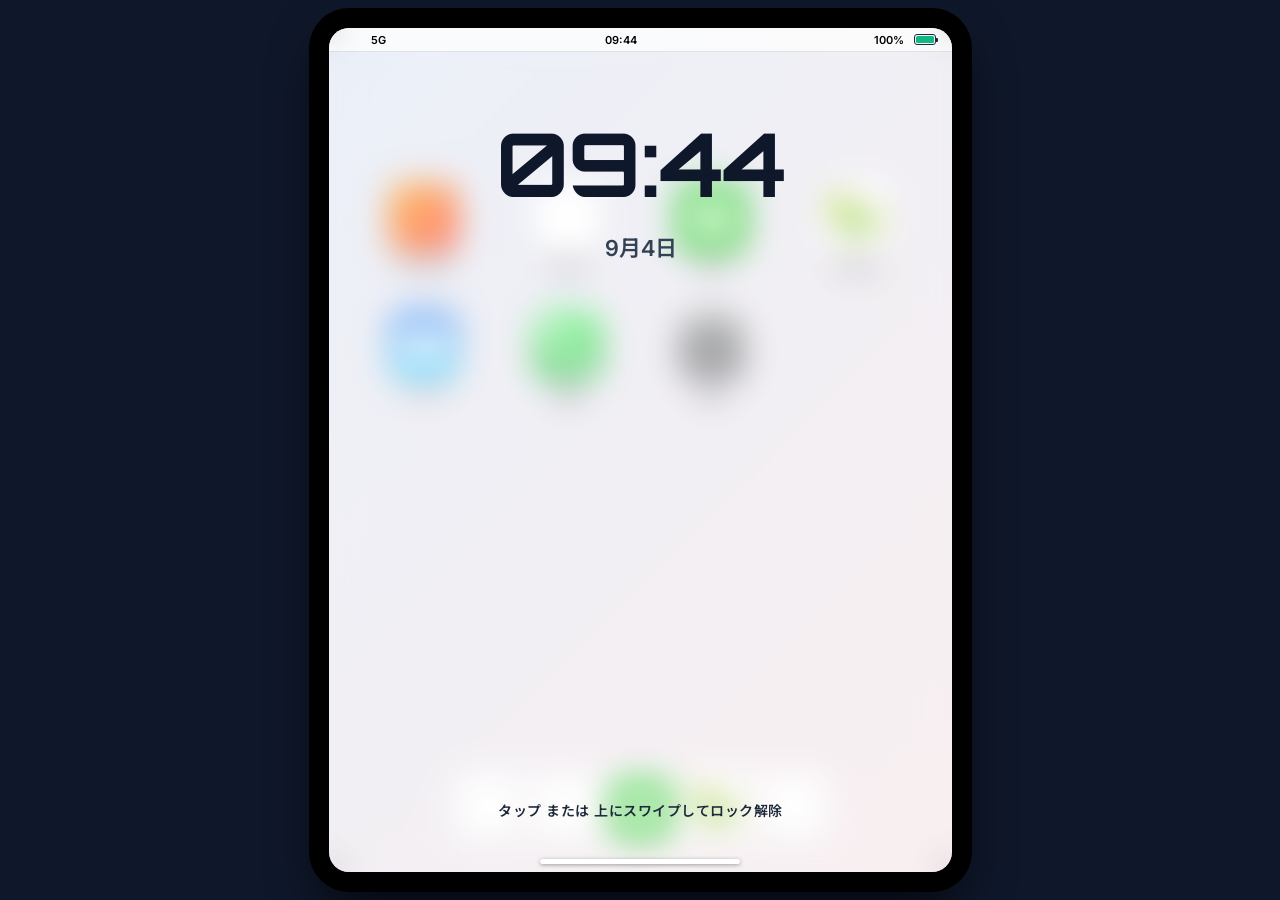
==== commit 3da30d63: "feat: add ITEM-001~014 real evidence images (WebP compressed) and rename meta-app to 26__094" ====
--- a/index.html
+++ b/index.html
@@ -3,7 +3,7 @@
 <head>
   <meta charset="UTF-8">
   <meta name="viewport" content="width=device-width, initial-scale=1.0, maximum-scale=1.0, user-scalable=no">
-  <title>26__0094 - iPadOS Terminal</title>
+  <title>26__094 - iPadOS Terminal</title>
   
   <!-- PWA Support -->
   <link rel="manifest" href="manifest.json">
@@ -158,7 +158,7 @@
             <div class="app-icon app-meta-icon" style="pointer-events:none;">
               <i data-lucide="folder"></i>
             </div>
-            <span class="app-name" style="pointer-events:none;">26__0094</span>
+            <span class="app-name" style="pointer-events:none;">26__094</span>
           </div>
 
           <div class="app-icon-wrapper" onclick="handleAppIconTap('browser-app', event)" ontouchend="handleAppIconTap('browser-app', event)" style="touch-action:manipulation; cursor:pointer;">
@@ -230,11 +230,11 @@
       <!-- ========================================== -->
       
       <!-- ------------------------------------------ -->
-      <!-- ① メタアプリ「26__0094」 -->
+      <!-- ① メタアプリ「26__094」 -->
       <!-- ------------------------------------------ -->
       <div class="app-window" id="app-meta-app">
         <div class="app-window-header">
-          <span class="window-title"><i data-lucide="folder" style="width:16px; height:16px; vertical-align:middle; margin-right:4px;"></i> 26__0094 - 情報管理フォルダ</span>
+          <span class="window-title"><i data-lucide="folder" style="width:16px; height:16px; vertical-align:middle; margin-right:4px;"></i> 26__094 - 情報管理フォルダ</span>
         </div>
         <div class="meta-container">
           <!-- サイドメニュー -->
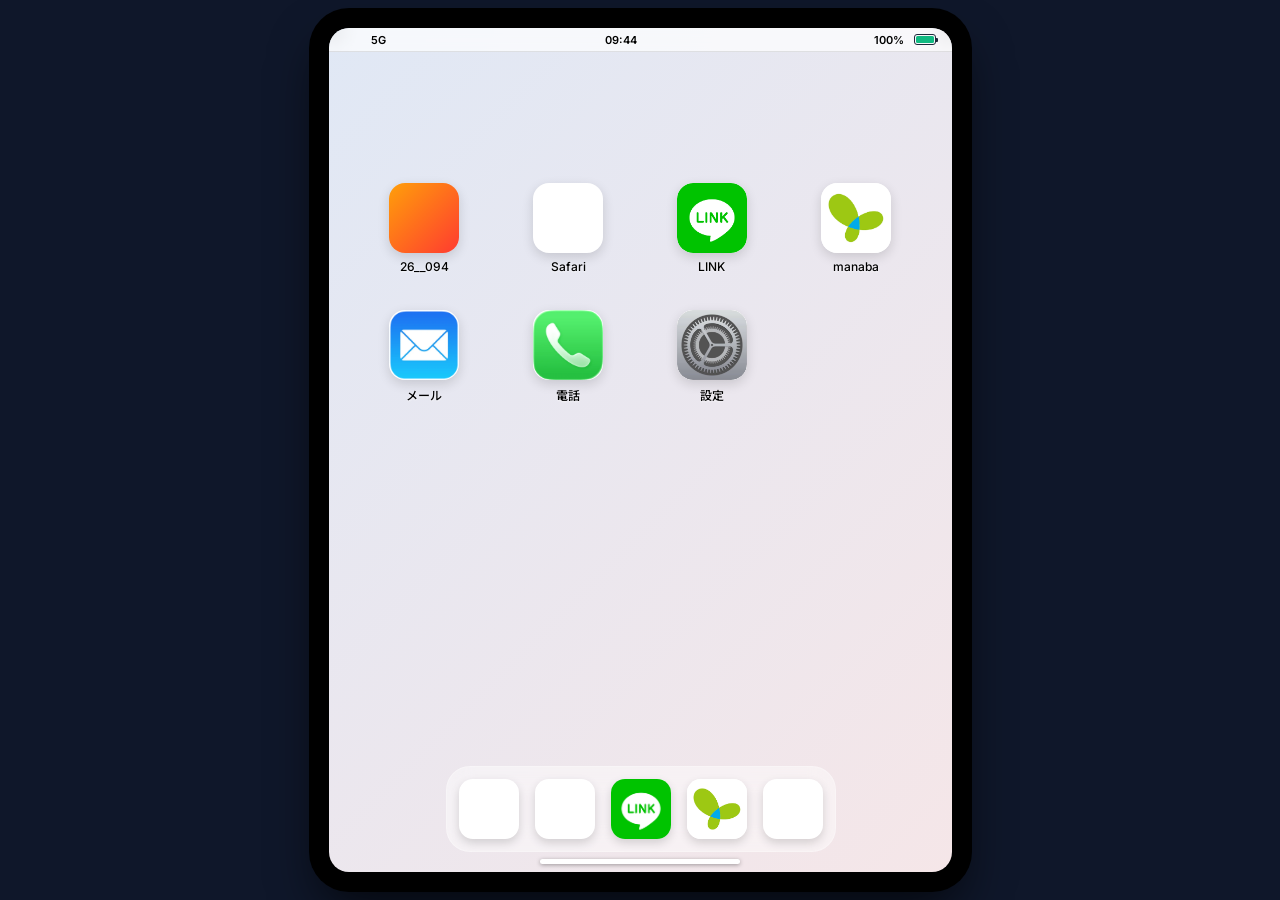
==== commit 8466e4a3: "fix: set form recorded email to L (24e2135@chibakou.ac.jp), remove memo copy button from mail, and p" ====
--- a/index.html
+++ b/index.html
@@ -135,7 +135,7 @@
       <!-- ========================================== -->
       <!-- 2. ロック画面（全画面オーバーレイ） -->
       <!-- ========================================== -->
-      <div class="lock-screen" id="lock-screen" onclick="unlockScreen()">
+      <div class="lock-screen hidden" id="lock-screen" style="display:none;" onclick="unlockScreen()" ontouchend="unlockScreen()">
         <div class="lock-info">
           <div class="lock-clock" id="lock-clock">09:44</div>
           <div class="lock-date" id="lock-date">9月4日</div>
@@ -2027,9 +2027,9 @@
             <button type="button" onclick="pressPhoneKey('0')">0</button>
             <button type="button" onclick="pressPhoneKey('#')">#</button>
           </div>
-          <div style="display:flex; justify-content:center; gap: 20px; width:100%; margin-top:20px;">
-            <button type="button" class="phone-call-btn" onclick="makePhoneCall()"><i data-lucide="phone"></i></button>
-            <button type="button" class="phone-clear-btn" onclick="clearPhoneKey()"><i data-lucide="delete"></i></button>
+          <div style="display:flex; justify-content:center; align-items:center; gap: 24px; width:100%; margin-top:20px;">
+            <button type="button" class="phone-call-btn" onclick="makePhoneCall()" title="音声通話"><i data-lucide="phone"></i></button>
+            <button type="button" class="phone-clear-btn" onclick="clearPhoneKey()" title="削除"><i data-lucide="delete"></i></button>
           </div>
         </div>
 
@@ -2298,12 +2298,21 @@
     <div class="lightbox-content-wrapper" onclick="event.stopPropagation()">
       <button class="lightbox-close-btn" role="button" aria-label="閉じる" onclick="closeMetaLightbox(event)" ontouchend="closeMetaLightbox(event)" title="閉じる">✕</button>
 
-      <div class="lightbox-header">
-        <span id="lightbox-title">プレビュー</span>
-        <span class="lightbox-counter" id="lightbox-counter"></span>
+      <div class="lightbox-header" style="display:flex; justify-content:space-between; align-items:center;">
+        <div style="display:flex; align-items:center; gap:8px;">
+          <span id="lightbox-title">プレビュー</span>
+          <span class="lightbox-counter" id="lightbox-counter"></span>
+        </div>
+        <!-- 🔍 ズーム操作ツールバー -->
+        <div class="lightbox-zoom-toolbar" style="display:flex; align-items:center; gap:6px; margin-right:32px;">
+          <button type="button" class="lightbox-zoom-btn" onclick="zoomMetaLightbox(-0.35, event)" title="縮小"><i data-lucide="zoom-out" style="width:16px; height:16px;"></i></button>
+          <span id="lightbox-zoom-level" style="font-size:11px; font-weight:700; color:#e2e8f0; min-width:40px; text-align:center; font-family:monospace;">100%</span>
+          <button type="button" class="lightbox-zoom-btn" onclick="zoomMetaLightbox(0.35, event)" title="拡大"><i data-lucide="zoom-in" style="width:16px; height:16px;"></i></button>
+          <button type="button" class="lightbox-zoom-btn" onclick="resetMetaLightboxZoom(event)" title="等倍に戻す"><i data-lucide="rotate-ccw" style="width:14px; height:14px;"></i></button>
+        </div>
       </div>
-      <div class="lightbox-body" id="lightbox-body-swipe-area">
-        <img id="lightbox-img" src="" alt="拡大プレビュー">
+      <div class="lightbox-body" id="lightbox-body-swipe-area" style="overflow:hidden; position:relative; touch-action:none; display:flex; justify-content:center; align-items:center;">
+        <img id="lightbox-img" src="" alt="拡大プレビュー" style="transition:transform 0.15s ease-out; transform-origin:center center; max-width:100%; max-height:85vh; object-fit:contain; user-select:none; -webkit-user-drag:none;">
       </div>
     </div>
   </div>
--- a/style.css
+++ b/style.css
@@ -812,14 +812,76 @@
   margin-bottom: 14px;
   font-size: 12px;
   color: #475569;
+  flex-wrap: wrap;
 }
 
 .explorer-address-bar i {
   color: #0284c7;
 }
 
+.explorer-back-btn {
+  display: inline-flex;
+  align-items: center;
+  gap: 4px;
+  background: #0284c7;
+  color: #ffffff;
+  border: none;
+  border-radius: 6px;
+  padding: 4px 10px;
+  font-size: 11.5px;
+  font-weight: 700;
+  cursor: pointer;
+  transition: background 0.15s ease, transform 0.1s ease;
+  user-select: none;
+  touch-action: manipulation;
+}
+
+.explorer-back-btn:active {
+  background: #0369a1;
+  transform: scale(0.96);
+}
+
+.explorer-back-btn i {
+  color: #ffffff !important;
+}
+
 .explorer-path {
   font-weight: 500;
+  display: inline-flex;
+  align-items: center;
+  gap: 6px;
+  flex-wrap: wrap;
+}
+
+.explorer-crumb {
+  display: inline-flex;
+  align-items: center;
+  gap: 4px;
+  color: #64748b;
+  border-radius: 4px;
+  padding: 2px 4px;
+}
+
+.explorer-crumb.clickable {
+  color: #0284c7;
+  font-weight: 600;
+  text-decoration: underline;
+  cursor: pointer;
+  touch-action: manipulation;
+}
+
+.explorer-crumb.clickable:hover {
+  background: #e2e8f0;
+}
+
+.explorer-crumb.active {
+  color: #0f172a;
+  font-weight: 700;
+}
+
+.explorer-separator {
+  color: #94a3b8;
+  font-size: 11px;
 }
 
 .explorer-file-count {
@@ -828,19 +890,19 @@
   color: #94a3b8;
 }
 
-/* 📁 エクスプローラー風ファイル一覧グリッド */
+/* 📁 エクスプローラー風ファイル一覧グリッド（3つ一列表示） */
 .finder-grid {
   display: grid;
-  grid-template-columns: repeat(auto-fill, minmax(130px, 1fr));
-  gap: 14px;
+  grid-template-columns: repeat(3, 1fr);
+  gap: 16px;
   margin-top: 8px;
 }
 
 .finder-item {
   background: #ffffff;
-  border: 1px solid transparent;
-  border-radius: 8px;
-  padding: 10px 8px;
+  border: 1px solid #e2e8f0;
+  border-radius: 10px;
+  padding: 14px 10px;
   display: flex;
   flex-direction: column;
   align-items: center;
@@ -848,6 +910,7 @@
   cursor: pointer;
   transition: all 0.15s ease;
   user-select: none;
+  box-shadow: 0 1px 3px rgba(0, 0, 0, 0.04);
 }
 
 .finder-item {
@@ -914,8 +977,8 @@
 }
 
 .finder-thumb-wrapper {
-  width: 80px;
-  height: 80px;
+  width: 88px;
+  height: 88px;
   border-radius: 8px;
   overflow: hidden;
   background: #f8fafc;
@@ -951,8 +1014,8 @@
 }
 
 .ipados-folder-svg {
-  width: 82px;
-  height: 68px;
+  width: 88px;
+  height: 74px;
   filter: drop-shadow(0 4px 10px rgba(37, 99, 235, 0.3));
   transition: transform 0.2s ease;
 }
@@ -961,12 +1024,12 @@
 }
 
 .finder-file-name {
-  font-size: 11px;
+  font-size: 12px;
   font-weight: 600;
   color: #1e293b;
   word-break: break-all;
-  line-height: 1.3;
-  max-width: 110px;
+  line-height: 1.35;
+  max-width: 140px;
   display: -webkit-box;
   -webkit-line-clamp: 2;
   -webkit-box-orient: vertical;
@@ -974,7 +1037,7 @@
 }
 
 .finder-file-desc {
-  font-size: 10px;
+  font-size: 10.5px;
   color: #94a3b8;
   margin-top: 2px;
 }
@@ -1152,6 +1215,37 @@
   background: #e0f2fe;
   padding: 2px 10px;
   border-radius: 12px;
+}
+
+.lightbox-zoom-toolbar {
+  display: flex;
+  align-items: center;
+  gap: 4px;
+}
+
+.lightbox-zoom-btn {
+  background: rgba(0, 0, 0, 0.05);
+  border: 1px solid rgba(0, 0, 0, 0.1);
+  border-radius: 6px;
+  width: 30px;
+  height: 30px;
+  display: flex;
+  align-items: center;
+  justify-content: center;
+  cursor: pointer;
+  color: #334155;
+  transition: all 0.15s ease;
+  touch-action: manipulation;
+}
+
+.lightbox-zoom-btn:hover {
+  background: rgba(2, 132, 199, 0.12);
+  color: #0284c7;
+  border-color: #0284c7;
+}
+
+.lightbox-zoom-btn:active {
+  transform: scale(0.92);
 }
 
 .lightbox-body {
@@ -7623,6 +7717,24 @@
   cursor: pointer;
 }
 
+.phone-video-call-btn {
+  background-color: #0284c7;
+  color: white;
+  border: none;
+  width: 66px;
+  height: 66px;
+  border-radius: 50%;
+  display: flex;
+  justify-content: center;
+  align-items: center;
+  cursor: pointer;
+  transition: transform 0.1s ease, background-color 0.15s ease;
+}
+.phone-video-call-btn:active {
+  background-color: #0369a1;
+  transform: scale(0.95);
+}
+
 .phone-clear-btn {
   background-color: #e5e5ea;
   color: #333;
